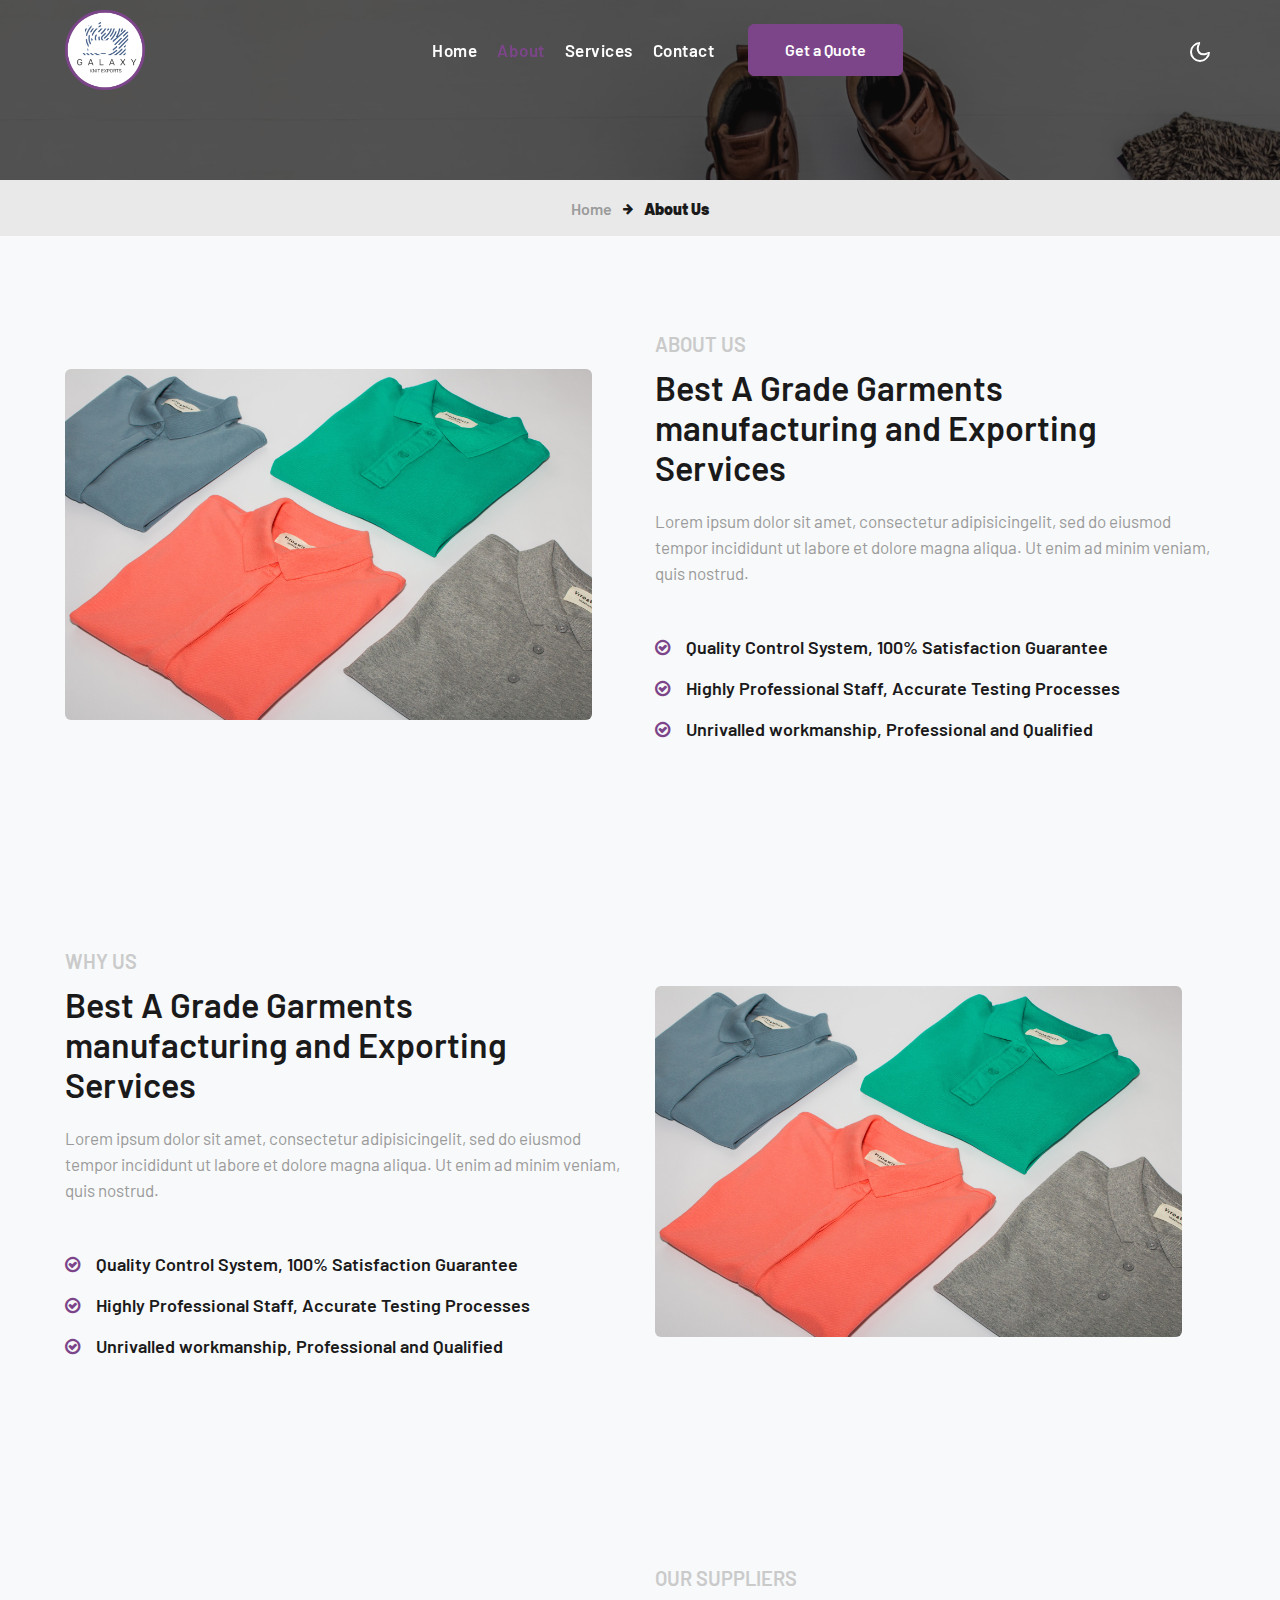
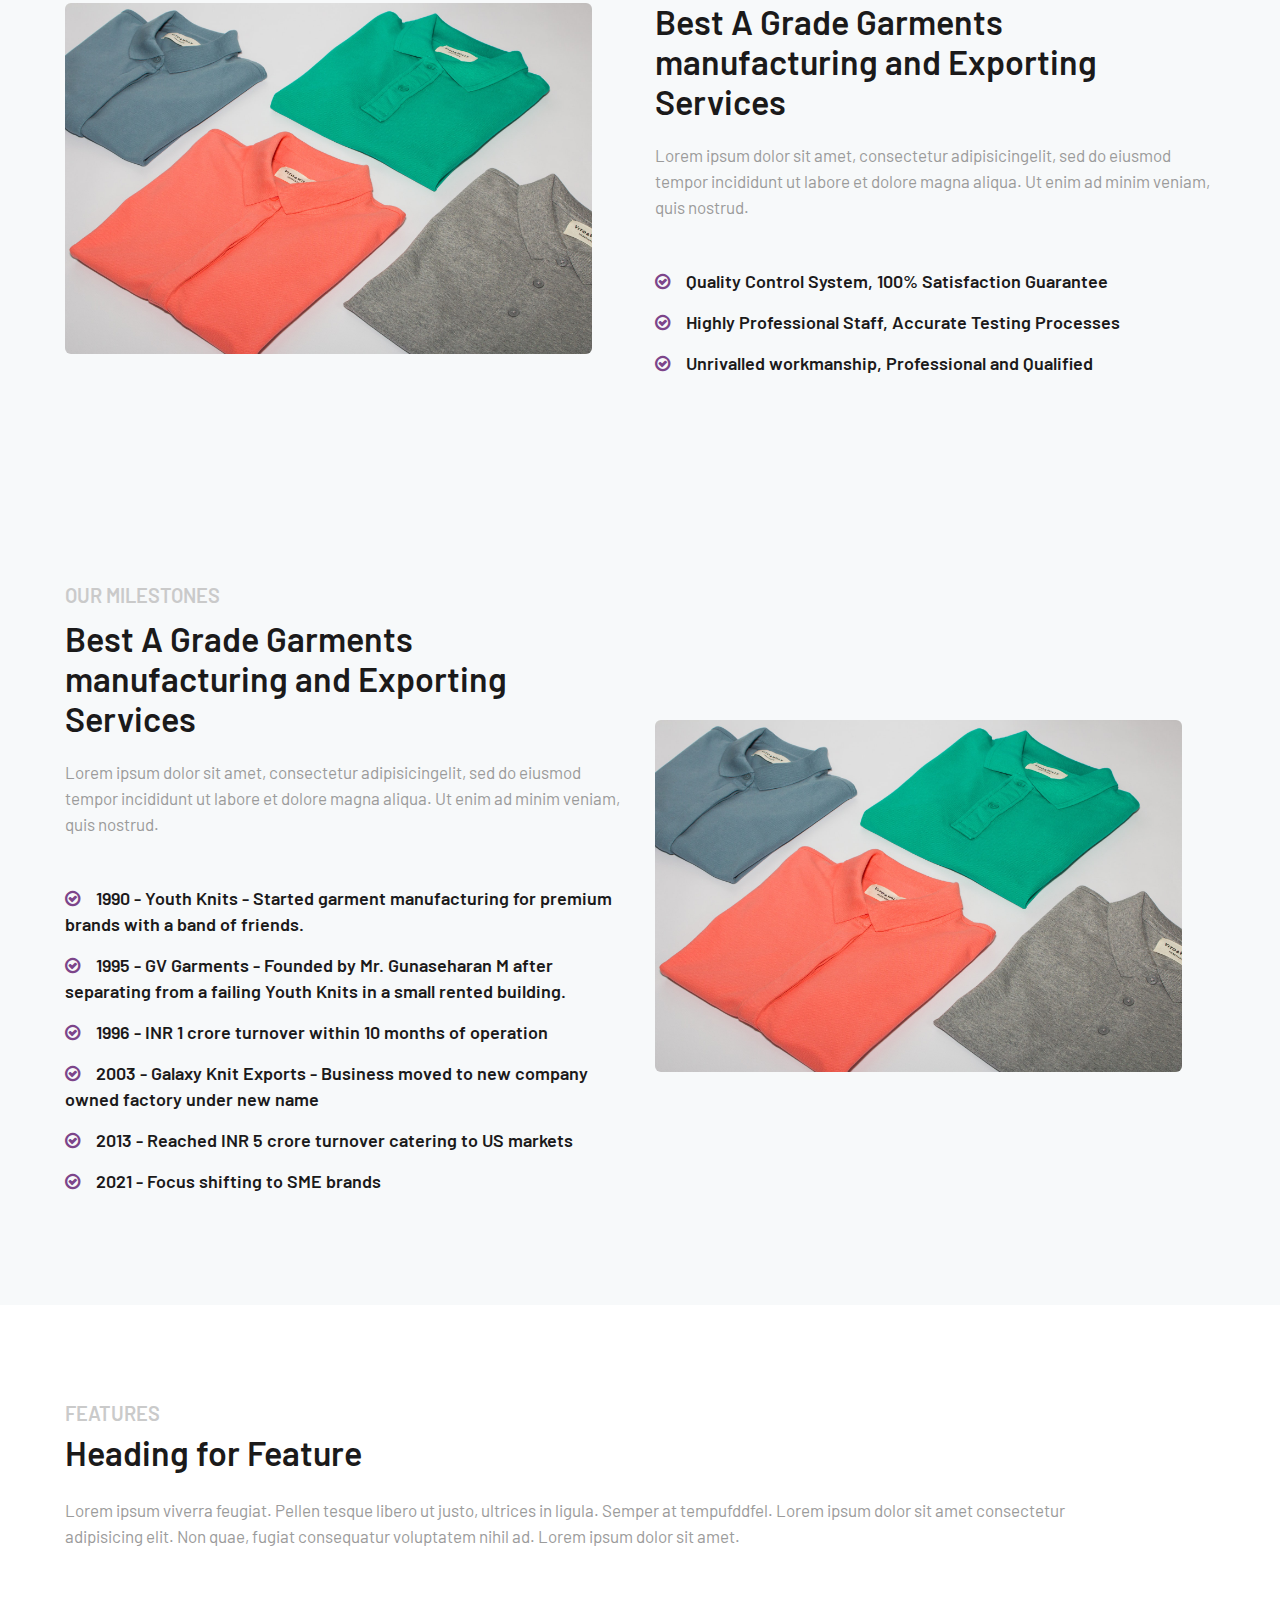
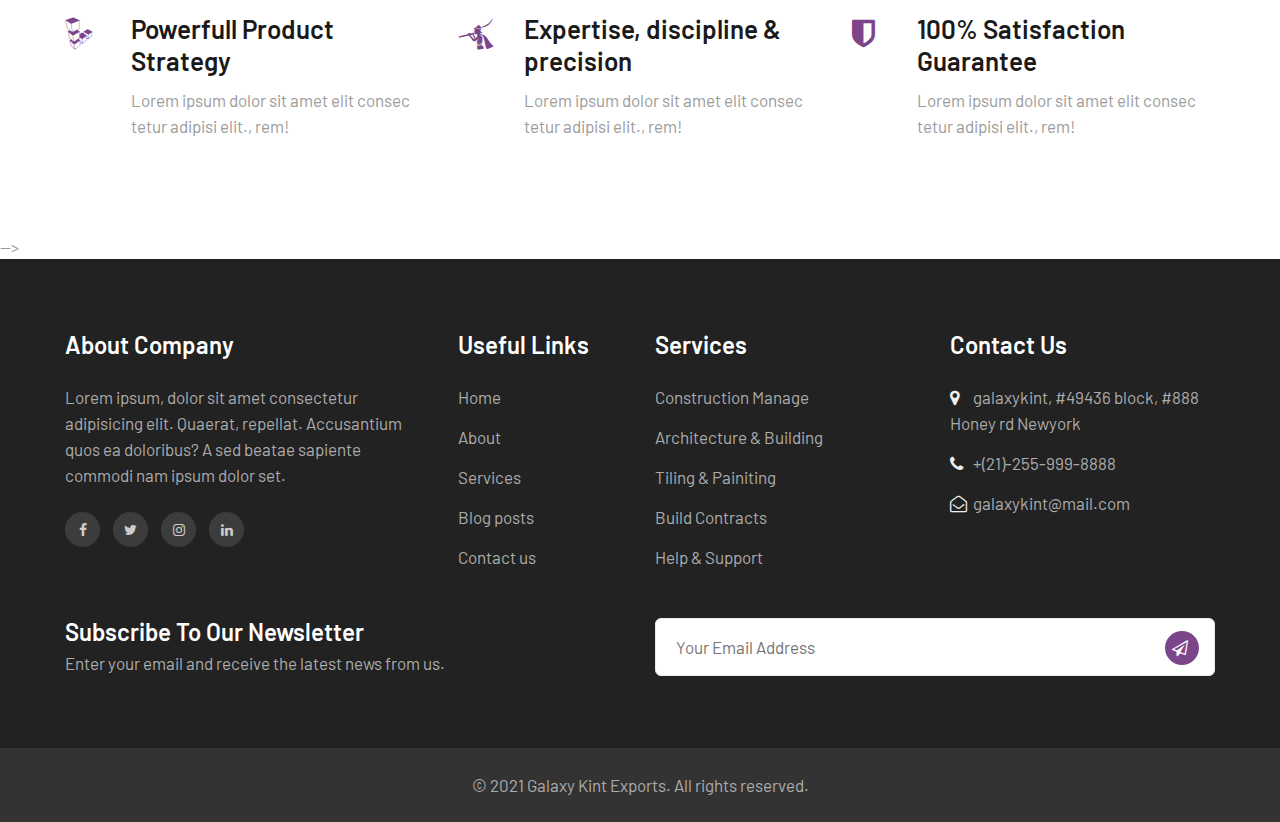
==== about.html @ c601a923 "initial delivery" ====
<!--
Author: W3layouts
Author URL: http://w3layouts.com
-->
<!doctype html>
<html lang="en">

<head>
  <!-- Required meta tags -->
  <meta charset="utf-8">
  <meta name="viewport" content="width=device-width, initial-scale=1, shrink-to-fit=no">
  <title>Galaxy Kint Exports | About Page</title>
  <link href="//fonts.googleapis.com/css2?family=Barlow:ital,wght@0,300;0,600;0,700;1,400&display=swap"
    rel="stylesheet">
  <!-- Template CSS -->
  <link rel="stylesheet" href="assets/css/style-starter.css">
</head>

<body>
  <!--header-->
  <header id="site-header" class="fixed-top">
    <div class="container">
      <nav class="navbar navbar-expand-lg navbar-dark stroke">
        <!-- <h1><a class="navbar-brand" href="index.html">
          <span class="sub-log">In</span>dustrie
        </a></h1> -->
        <a class="navbar-brand" href="#index.html">
          <img src="assets/images/logo.png" alt="Your logo" title="Your logo" style="height:80px;" />
      </a>
        <button class="navbar-toggler  collapsed bg-gradient" type="button" data-toggle="collapse"
          data-target="#navbarTogglerDemo02" aria-controls="navbarTogglerDemo02" aria-expanded="false"
          aria-label="Toggle navigation">
          <span class="navbar-toggler-icon fa icon-expand fa-bars"></span>
          <span class="navbar-toggler-icon fa icon-close fa-times"></span>
          </span>
        </button>

        <div class="collapse navbar-collapse" id="navbarTogglerDemo02">
          <ul class="navbar-nav mx-lg-auto">
            <li class="nav-item">
              <a class="nav-link" href="index.html">Home <span class="sr-only">(current)</span></a>
            </li>
            <li class="nav-item active">
              <a class="nav-link" href="about.html">About</a>
            </li>
            <li class="nav-item">
              <a class="nav-link" href="services.html">Services</a>
            </li>
            
            <li class="nav-item">
              <a class="nav-link" href="contact.html">Contact</a>
            </li>
            <li class="top-quote ml-lg-4 mt-lg-0 mt-3">
              <a href="contact.html" class="btn btn-style btn-primary">Get a Quote</a>
            </li>
          </ul>
        </div>
        <!-- toggle switch for light and dark theme -->

        <div class="mobile-position">
          <nav class="navigation">
            <div class="theme-switch-wrapper">
              <label class="theme-switch" for="checkbox">
                <input type="checkbox" id="checkbox">
                <div class="mode-container py-1">
                  <i class="gg-sun"></i>
                  <i class="gg-moon"></i>
                </div>
              </label>
            </div>
          </nav>
        </div>
        <!-- //toggle switch for light and dark theme -->
      </nav>
    </div>
  </header>
  <!--/header-->

  <div class="inner-banner">
  </div>
  <section class="w3l-breadcrumb">
    <div class="container">
      <ul class="breadcrumbs-custom-path">
        <li><a href="#url">Home</a></li>
        <li class="active"><span class="fa fa-arrow-right mx-2" aria-hidden="true"></span> About Us</li>
      </ul>
    </div>
  </section>
  <!--/about-->
  <!--/w3l-ab-->
  <div class="w3l-cwp4-sec py-5">
    <div class="container py-md-5 py-3">
      <div class="cwp4-two row align-items-center">
        <div class="cwp4-image col-lg-6 pr-lg-5 mb-lg-0 mb-5">
          <img src="assets/images/2.jpg" class="img-fluid" alt="">
        </div>
        <div class="cwp4-text col-lg-6">
          <h6 class="sub-titlehny">About Us</h6>
          <h3 class="hny-title">Best A Grade Garments manufacturing and Exporting Services</h3>
          <p>Lorem ipsum dolor sit amet, consectetur adipisicingelit, sed do eiusmod tempor incididunt ut labore et
            dolore magna aliqua. Ut enim ad
            minim veniam, quis nostrud.
          </p>

          <ul class="cont-4 mt-lg-5 mt-4">
            <li><span class="fa fa-check-circle-o"></span> Quality Control System, 100% Satisfaction Guarantee</li>
            <li><span class="fa fa-check-circle-o"></span> Highly Professional Staff, Accurate Testing Processes</li>
            <li><span class="fa fa-check-circle-o"></span> Unrivalled workmanship, Professional and Qualified</li>

          </ul>
        </div>

      </div>
    </div>

  </div>
  <!--/w3l-ab-->

    <!--/w3l-ab-->
    <div class="w3l-cwp4-sec py-5">
      <div class="container py-md-5 py-3">
        <div class="cwp4-two row align-items-center">
          <div class="cwp4-text col-lg-6">
            <h6 class="sub-titlehny">Why Us</h6>
            <h3 class="hny-title">Best A Grade Garments manufacturing and Exporting Services</h3>
            <p>Lorem ipsum dolor sit amet, consectetur adipisicingelit, sed do eiusmod tempor incididunt ut labore et
              dolore magna aliqua. Ut enim ad
              minim veniam, quis nostrud.
            </p>
  
            <ul class="cont-4 mt-lg-5 mt-4">
              <li><span class="fa fa-check-circle-o"></span> Quality Control System, 100% Satisfaction Guarantee</li>
              <li><span class="fa fa-check-circle-o"></span> Highly Professional Staff, Accurate Testing Processes</li>
              <li><span class="fa fa-check-circle-o"></span> Unrivalled workmanship, Professional and Qualified</li>
  
            </ul>
          </div>
          <div class="cwp4-image col-lg-6 pr-lg-5 mb-lg-0 mb-5">
            <img src="assets/images/2.jpg" class="img-fluid" alt="">
          </div>
         
  
        </div>
      </div>
  
    </div>
    <!--/w3l-ab-->
    <div class="w3l-cwp4-sec py-5">
      <div class="container py-md-5 py-3">
        <div class="cwp4-two row align-items-center">
          <div class="cwp4-image col-lg-6 pr-lg-5 mb-lg-0 mb-5">
            <img src="assets/images/2.jpg" class="img-fluid" alt="">
          </div>
          <div class="cwp4-text col-lg-6">
            <h6 class="sub-titlehny">Our Suppliers </h6>
            <h3 class="hny-title">Best A Grade Garments manufacturing and Exporting Services</h3>
            <p>Lorem ipsum dolor sit amet, consectetur adipisicingelit, sed do eiusmod tempor incididunt ut labore et
              dolore magna aliqua. Ut enim ad
              minim veniam, quis nostrud.
            </p>
  
            <ul class="cont-4 mt-lg-5 mt-4">
              <li><span class="fa fa-check-circle-o"></span> Quality Control System, 100% Satisfaction Guarantee</li>
              <li><span class="fa fa-check-circle-o"></span> Highly Professional Staff, Accurate Testing Processes</li>
              <li><span class="fa fa-check-circle-o"></span> Unrivalled workmanship, Professional and Qualified</li>
  
            </ul>
          </div>
  
        </div>
      </div>
  
    </div>
    
      <!--/w3l-ab-->
      <div class="w3l-cwp4-sec py-5">
        <div class="container py-md-5 py-3">
          <div class="cwp4-two row align-items-center">
            <div class="cwp4-text col-lg-6">
              <h6 class="sub-titlehny">Our milestones</h6>
              <h3 class="hny-title">Best A Grade Garments manufacturing and Exporting Services</h3>
              <p>Lorem ipsum dolor sit amet, consectetur adipisicingelit, sed do eiusmod tempor incididunt ut labore et
                dolore magna aliqua. Ut enim ad
                minim veniam, quis nostrud.
              </p>
    
              <ul class="cont-4 mt-lg-5 mt-4">
                <li><span class="fa fa-check-circle-o"></span> 1990 - Youth Knits - Started garment manufacturing for premium brands with a band of friends.</li>
                <li><span class="fa fa-check-circle-o"></span> 1995 - GV Garments - Founded by Mr. Gunaseharan M after separating from a failing Youth Knits in a small rented building.</li>
                <li><span class="fa fa-check-circle-o"></span> 1996 - INR 1 crore turnover within 10 months of operation</li>
                <li><span class="fa fa-check-circle-o"></span> 2003 - Galaxy Knit Exports - Business moved to new company owned factory under new name</li>
                <li><span class="fa fa-check-circle-o"></span> 2013 - Reached INR 5 crore turnover catering to US markets</li>
                <li><span class="fa fa-check-circle-o"></span> 2021 - Focus shifting to SME brands</li>
    
              </ul>
            </div>
            <div class="cwp4-image col-lg-6 pr-lg-5 mb-lg-0 mb-5">
              <img src="assets/images/2.jpg" class="img-fluid" alt="">
            </div>
           
    
          </div>
        </div>
    
      </div>
      <!--/w3l-ab-->
  <!--/w3l-ab-features-->
  <section class="w3l-ab-features py-5">
    <div class="container py-md-5 py-3">
      <div class="header-top ml-auto pr-lg-5">
        <h6 class="sub-titlehny mb-2">Features</h6>
        <h3 class="hny-title mb-4">Heading for Feature</h3>
        <p class="pr-lg-5">Lorem ipsum viverra feugiat. Pellen tesque libero ut justo,
          ultrices in ligula. Semper at tempufddfel. Lorem ipsum dolor sit amet consectetur adipisicing
          elit. Non quae, fugiat consequatur voluptatem nihil ad. Lorem ipsum dolor sit amet.</p>
      </div>
      <div class="row features-w3pvt-main mt-5 pt-md-3" id="features">
        <div class="col-lg-4 col-md-6 feature-gird">
          <div class="row features-hny-inner-gd">
            <div class="col-md-2 col-2 featured_grid_left">
              <div class="icon_left_grid">
                <span class="fa fa-linode" aria-hidden="true"></span>
              </div>
            </div>
            <div class="col-md-10 col-10 featured_grid_right_info">
              <h4><a class="link-hny" href="#url">Powerfull Product
                Strategy </a></h4>
              <p>Lorem ipsum dolor sit amet elit consec tetur adipisi elit., rem!</p>
            </div>
          </div>
        </div>
        <div class="col-lg-4 col-md-6 feature-gird mt-md-0 mt-4">
          <div class="row features-hny-inner-gd">
            <div class="col-md-2 col-2 featured_grid_left">
              <div class="icon_left_grid">
                <span class="fa fa-pied-piper-alt" aria-hidden="true"></span>
              </div>
            </div>
            <div class="col-md-10 col-10 featured_grid_right_info">
              <h4><a class="link-hny" href="#url">Expertise, discipline & precision </a></h4>
              <p>Lorem ipsum dolor sit amet elit consec tetur adipisi elit., rem!</p>
            </div>
          </div>
        </div>
        <div class="col-lg-4 col-md-6 feature-gird mt-lg-0 mt-md-5 mt-4">
          <div class="row features-hny-inner-gd">
            <div class="col-md-2 col-2 featured_grid_left">
              <div class="icon_left_grid">
                <span class="fa fa-shield" aria-hidden="true"></span>
              </div>
            </div>
            <div class="col-md-10 col-10 featured_grid_right_info">
              <h4><a class="link-hny" href="#url">100% Satisfaction
                Guarantee</a></h4>
              <p>Lorem ipsum dolor sit amet elit consec tetur adipisi elit., rem!</p>
            </div>
          </div>
        </div>
      </div>
    </div>
  </section>

    <!--//-->
    <!--/team-sec-->
<!-- <section class="w3l-team">
  <div class="team py-5">
    <div class="container py-md-5 py-3">
      <div class="header-section text-center mx-auto">
        <h6 class="sub-titlehny">Leading Team</h6>
        <h3 class="hny-title">Meet Our Team</h3>
        <p class="my-3"> Vestibulum ante ipsum primis in faucibus orci luctus et ultrices posuere cubilia Curae;
          Nulla mollis dapibus nunc, ut rhoncus
          turpis sodales quis. Integer sit amet mattis quam.</p>
        </div>
      <div class="row team-row pt-3 mt-5">
        <div class="col-lg-3 col-sm-6 team-wrap">
          <div class="team-info">
            <div class="column position-relative img-circle">
              <a href="#url"><img src="assets/images/team1.jpg" alt="" class="img-fluid" /></a>
            </div>
            <div class="column-btm">
              <h3 class="name-pos"><a href="#url">Max Stoiber</a></h3>
              <p>Chief Executive</p>
              <div class="social">
                <a href="#facebook" class="facebook"><span class="fa fa-facebook" aria-hidden="true"></span></a>
                <a href="#twitter" class="twitter"><span class="fa fa-twitter" aria-hidden="true"></span></a>
              </div>
            </div>
          </div>
        </div>
      
        

        <div class="col-lg-3 col-sm-6 team-wrap mt-sm-0 pt-sm-0 mt-4 pt-2">
          <div class="team-info">
            <div class="column position-relative img-circle">
              <a href="#url"><img src="assets/images/team2.jpg" alt="" class="img-fluid" /></a>
            </div>
            <div class="column-btm">
              <h3 class="name-pos"><a href="#url">Dhony Abraham</a></h3>
              <p>Managing Director</p>
              <div class="social">
                <a href="#facebook" class="facebook"><span class="fa fa-facebook" aria-hidden="true"></span></a>
                <a href="#twitter" class="twitter"><span class="fa fa-twitter" aria-hidden="true"></span></a>
              </div>
            </div>
          </div>

        </div>
    
        <div class="col-lg-3 col-sm-6 team-wrap mt-lg-0 pt-lg-0 mt-4 pt-2">

          <div class="team-info">
            <div class="column position-relative img-circle">
              <a href="#url"><img src="assets/images/team3.jpg" alt="" class="img-fluid" /></a>
            </div>
            <div class="column-btm">
              <h3 class="name-pos"><a href="#url">Marko Dugonji</a></h3>
              <p>HR Officer</p>
              <div class="social">
                <a href="#facebook" class="facebook"><span class="fa fa-facebook" aria-hidden="true"></span></a>
                <a href="#twitter" class="twitter"><span class="fa fa-twitter" aria-hidden="true"></span></a>
              </div>
            </div>
          </div>
        </div>
        

        <div class="col-lg-3 col-sm-6 team-wrap mt-lg-0 pt-lg-0 mt-4 pt-2">
          <div class="team-info">
            <div class="column position-relative img-circle">
              <a href="#url"><img src="assets/images/team4.jpg" alt="" class="img-fluid" /></a>
            </div>
            <div class="column-btm">
              <h3 class="name-pos"><a href="#url">Rhoda Byrd</a></h3>
              <p>Worker</p>
              <div class="social">
                <a href="#facebook" class="facebook"><span class="fa fa-facebook" aria-hidden="true"></span></a>
                <a href="#twitter" class="twitter"><span class="fa fa-twitter" aria-hidden="true"></span></a>
              </div>
            </div>
          </div>

        </div>

        
      </div>
    </div>
</section> -->
<!--//team-sec-->
    <!--/w3l-ab-features-->
    <!-- <section class="w3l-stats-about">
      <div class="main-w3 py-5">
          <div class="container py-md-5 py-3">
              <div class="row align-items-center">
                  <div class="col-lg-6 title">
                      <h3 class="hny-title">High Quality Construction Solutions
                        For Residentials & galaxykints!</h3>
                      <p class="mt-4">Lorem ipsum, dolor sit amet consectetur adipisicing elit. Nemo, soluta impedit.
                          Consequatur, quasi mollitia? Adipisci dolor set exercitationem amet dolore expedita repudiandae 
                          voluptatem impedit ipsa vero repellendus? Lorem ipsum dolor, sit amet consectetur 
                          adipisicing elit. Odio ex aut.</p>
                  </div>
                  <div class="col-lg-6 main-cont-wthree-fea text-lg-center mt-lg-0 mt-5">
                      <div class="row pl-lg-4">
                          <div class="col-lg-6 col-md-3 col-6">
                              <div class="grids-speci1">
                                  <h3 class="title-spe">1200+</h3>
                                  <p>Winning
                                    Projects</p>
                              </div>
                          </div>
                          <div class="col-lg-6 col-md-3 col-6">
                              <div class="grids-speci1">
                                  <h3 class="title-spe">100%</h3>
                                  <p>Satisfaction rate</p>
                              </div>
                          </div>
                          <div class="col-lg-6 col-md-3 col-6 mt-lg-5 mt-md-0 mt-5">
                              <div class="grids-speci1">
                                  <h3 class="title-spe">2.5K</h3>
                                  <p>Accurate Testing</p>
                              </div>
                          </div>
                          <div class="col-lg-6 col-md-3 col-6 mt-lg-5 mt-md-0 mt-5">
                              <div class="grids-speci1">
                                  <h3 class="title-spe">100+</h3>
                                  <p>Unrivalled workmanship</p>
                              </div>
                          </div>
                      </div>
                  </div>
              </div>
  
          </div>
      </div>
  </section> -->
    <!--//about-->
    <!-- <section class="w3l-testimonials py-5" id="testimonials">
      <!-- main-slider -->
      <!-- <div class="container py-md-4 mb-md-0 mb-md-5 mb-4">
          <div class="heading text-center mx-auto"></h5>
              <h3 class="hny-title text-center mb-5">What Our Clients Say! </h3>
          </div>
          <div class="owl-testimonial owl-carousel owl-theme">
              <div class="item">
                  <div class="slider-info">
                      <div class="img-circle">
                          <img src="assets/images/c1.jpg" class="img-fluid rounded" alt="client image">
                      </div>
                      <div class="message-info">
                          <span class="fa fa-quote-left mr-2"></span>
                          <div class="message">Lorem ipsum dolor sit amet consectetur adipisicing elit. Ea sit id
                              accusantium officia quod quasi necessitatibus perspiciatis Harum error provident
                              quibusdam tenetur dolor sit amet.Nulla mollis dapibus nunc, ut rhoncus turpis sodales quis. Integer sit amet mattis quam.consectetur adipisicing elit.Lorem ipsum, dolor sit amet consectetur adipisicing elit</div>
                          <div class="name">- Johnson</div>
                          <div class="desp">Comapany ,City</div>
                      </div>
                  </div>
              </div>
              <div class="item">
                  <div class="slider-info">
                      <div class="img-circle">
                          <img src="assets/images/c2.jpg" class="img-fluid rounded" alt="client image">
                      </div>
                      <div class="message-info">
                          <span class="fa fa-quote-left mr-2"></span>
                          <div class="message">Lorem ipsum dolor sit amet consectetur adipisicing elit. Ea sit id
                              accusantium
                              officia quod quasi necessitatibus perspiciatis Harum error provident
                              quibusdam tenetur.Nulla mollis dapibus nunc, ut rhoncus turpis sodales quis. Integer sit amet mattis quam.consectetur adipisicing elit.Lorem ipsum, dolor sit amet consectetur adipisicing elit</div>
                          <div class="name">- Sami Wade</div>
                          <div class="desp">Comapany ,City</div>
                      </div>
                  </div>
              </div>
              <div class="item">
                  <div class="slider-info">
                      <div class="img-circle">
                          <img src="assets/images/c3.jpg" class="img-fluid rounded" alt="client image">
                      </div>
                      <div class="message-info">
                          <span class="fa fa-quote-left mr-2"></span>
                          <div class="message">Lorem ipsum dolor sit amet consectetur adipisicing elit. Ea sit id
                              accusantium
                              officia quod quasi necessitatibus perspiciatis Harum error provident
                              quibusdam tenetur.Nulla mollis dapibus nunc, ut rhoncus turpis sodales quis. Integer sit amet mattis quam.consectetur adipisicing elitLorem ipsum, dolor sit amet consectetur adipisicing elit.</div>
                          <div class="name">- Smith roy</div>
                          <div class="desp">Comapany ,City</div>
                      </div>
                  </div>
              </div>
          </div>
      </div> -->
      <!-- /main-slider -->
  </section> -->
    <!--/w3l-footer-29-main-->
    <section class="w3l-footer-29-main">
      <div class="footer-29 py-5">
        <div class="container py-lg-4">
          <div class="row footer-top-29">
            <div class="footer-list-29 col-lg-4">
              <h6 class="footer-title-29">About Company</h6>
              <p>Lorem ipsum, dolor sit amet consectetur adipisicing elit. Quaerat, repellat. Accusantium quos ea
                doloribus?
                A sed beatae sapiente commodi nam ipsum dolor set. </p>
              <div class="main-social-footer-29 mt-4">
                <a href="#facebook" class="facebook"><span class="fa fa-facebook"></span></a>
                <a href="#twitter" class="twitter"><span class="fa fa-twitter"></span></a>
                <a href="#instagram" class="instagram"><span class="fa fa-instagram"></span></a>
                <a href="#linkedin" class="linkedin"><span class="fa fa-linkedin"></span></a>
              </div>
            </div>

            <div class="col-lg-2 col-md-6 col-sm-4 footer-list-29 footer-2 mt-lg-0 mt-5">

              <ul>
                <h6 class="footer-title-29">Useful Links</h6>
                <li><a href="index.html">Home</a></li>
                <li><a href="about.html">About</a></li>
                <li><a href="services.html">Services</a></li>
                <li><a href="#"> Blog posts</a></li>
                <li><a href="contact.html">Contact us</a></li>
              </ul>
            </div>
            <div class="col-lg-3 col-md-6 footer-list-29 footer-3 mt-lg-0 mt-5">

              <ul>
                <h6 class="footer-title-29">Services</h6>
                <li><a href="#team">Construction Manage</a></li>
                <li><a href="#insta">Architecture & Building</a></li>
                <li><a href="#tiling">Tiling & Painiting</a></li>
                <li><a href="#careers">Build Contracts</a></li>
                <li><a href="#help">Help & Support</a></li>
              </ul>

            </div>
            <div class="col-lg-3 col-md-6 col-sm-8 footer-list-29 footer-1 mt-lg-0 mt-5">
              <h6 class="footer-title-29">Contact Us</h6>
              <ul>
                <li>
                  <p><span class="fa fa-map-marker"></span> galaxykint, #49436 block, #888 Honey rd
                    Newyork</p>
                </li>
                <li><a href="tel:+7-800-999-800"><span class="fa fa-phone"></span> +(21)-255-999-8888</a></li>
                <li><a href="mailto:galaxykint@mail.com" class="mail"><span class="fa fa-envelope-open-o"></span>
                    galaxykint@mail.com</a></li>
              </ul>
            </div>
            <div class="col-lg-12 footer-list-29 footer-4 mt-5">
              <div class="column1 align-self">
                <h6 class="footer-title-29 mb-1">Subscribe to our Newsletter </h6>
                <p>Enter your email and receive the latest news from us.</p>
              </div>
              <div class="column1">
                <form action="#" class="subscribe" method="post">
                  <input type="email" name="email" placeholder="Your Email Address" required="">
                  <button><span class="fa fa-paper-plane-o pr-1"></span></button>
                </form>
              </div>
            </div>
          </div>
        </div>
      </div>
    </section>

    <section class="w3l-footer-29-main w3l-copyright">
      <div class="container">
        <div class="bottom-copies">
          <p class="copy-footer-29 text-center">© 2021 Galaxy Kint Exports. All rights reserved. </p>
        </div>
      </div>

      <!-- move top -->
      <button onclick="topFunction()" id="movetop" title="Go to top">
        <span class="fa fa-angle-up"></span>
      </button>
      <script>
        // When the user scrolls down 20px from the top of the document, show the button
        window.onscroll = function () {
          scrollFunction()
        };

        function scrollFunction() {
          if (document.body.scrollTop > 20 || document.documentElement.scrollTop > 20) {
            document.getElementById("movetop").style.display = "block";
          } else {
            document.getElementById("movetop").style.display = "none";
          }
        }

        // When the user clicks on the button, scroll to the top of the document
        function topFunction() {
          document.body.scrollTop = 0;
          document.documentElement.scrollTop = 0;
        }
      </script>
      <!-- /move top -->
    </section>
    <!-- Template JavaScript -->
    <script src="assets/js/jquery-3.3.1.min.js"></script>

    <script src="assets/js/theme-change.js"></script>

    <!-- js for portfolio lightbox -->
    <!-- libhtbox -->
    <script src="assets/js/lightbox-plus-jquery.min.js"></script>
    <!-- libhtbox -->
    <script src="assets/js/owl.carousel.js"></script>
       <!-- script for testimonials -->
       <script>
        $(document).ready(function () {
          $('.owl-testimonial').owlCarousel({
            loop: true,
            margin: 0,
            nav: true,
            responsiveClass: true,
            autoplay: true,
            autoplayTimeout: 5000,
            autoplaySpeed: 1000,
            autoplayHoverPause: false,
            responsive: {
              0: {
                items: 1,
                nav: false
              },
              480: {
                items: 1,
                nav: false
              },
              667: {
                items: 1,
                nav: true
              },
              1000: {
                items: 1,
                nav: true
              }
            }
          })
        })
      </script>
      <!-- //script for testimonials -->
    <!-- stats number counter-->
    <script src="assets/js/jquery.waypoints.min.js"></script>
    <script src="assets/js/jquery.countup.js"></script>
    <script>
      $('.counter').countUp();
    </script>
    <!-- //stats number counter -->

    <!-- disable body scroll which navbar is in active -->
    <script>
      $(function () {
        $('.navbar-toggler').click(function () {
          $('body').toggleClass('noscroll');
        })
      });
    </script>
    <!-- disable body scroll which navbar is in active -->

    <!--/MENU-JS-->
    <script>
      $(window).on("scroll", function () {
        var scroll = $(window).scrollTop();

        if (scroll >= 80) {
          $("#site-header").addClass("nav-fixed");
        } else {
          $("#site-header").removeClass("nav-fixed");
        }
      });

      //Main navigation Active Class Add Remove
      $(".navbar-toggler").on("click", function () {
        $("header").toggleClass("active");
      });
      $(document).on("ready", function () {
        if ($(window).width() > 991) {
          $("header").removeClass("active");
        }
        $(window).on("resize", function () {
          if ($(window).width() > 991) {
            $("header").removeClass("active");
          }
        });
      });
    </script>
    <!--//MENU-JS-->

    <script src="assets/js/bootstrap.min.js"></script>

</body>

</html>
---- assets/css/style-starter.css ----
@charset "UTF-8";
/*--
Author: W3layouts
Author URL: http://w3layouts.com
--*/
/*!
 * Bootstrap v4.4.1 (https://getbootstrap.com/)
 * Copyright 2011-2019 The Bootstrap Authors
 * Copyright 2011-2019 Twitter, Inc.
 * Licensed under MIT (https://github.com/twbs/bootstrap/blob/master/LICENSE)
 */
:root {
  --blue: #007bff;
  --indigo: #6610f2;
  --purple: #6f42c1;
  --pink: #e83e8c;
  --red: #dc3545;
  --orange: #fd7e14;
  --yellow: #ffc107;
  --green: #28a745;
  --teal: #20c997;
  --cyan: #17a2b8;
  --white: #fff;
  --gray: #6c757d;
  --gray-dark: #343a40;
  --primary: #7C458A;
  --secondary: #6c757d;
  --success: #28a745;
  --info: #17a2b8;
  --warning: #ffc107;
  --danger: #dc3545;
  --light: #f8f9fa;
  --dark: #343a40;
  --breakpoint-xs: 0;
  --breakpoint-sm: 576px;
  --breakpoint-md: 768px;
  --breakpoint-lg: 992px;
  --breakpoint-xl: 1200px;
  --font-family-sans-serif: -apple-system, BlinkMacSystemFont, "Segoe UI", Roboto, "Helvetica Neue", Arial, "Noto Sans", sans-serif, "Apple Color Emoji", "Segoe UI Emoji", "Segoe UI Symbol", "Noto Color Emoji";
  --font-family-monospace: SFMono-Regular, Menlo, Monaco, Consolas, "Liberation Mono", "Courier New", monospace;
}

*,
*::before,
*::after {
  box-sizing: border-box;
}

html {
  font-family: 'Barlow', sans-serif;
  line-height: 1.15;
  -webkit-text-size-adjust: 100%;
  -webkit-tap-highlight-color: rgba(0, 0, 0, 0);
}

article,
aside,
figcaption,
figure,
footer,
header,
hgroup,
main,
nav,
section {
  display: block;
}

body {
  margin: 0;
  font-family: -apple-system, BlinkMacSystemFont, "Segoe UI", Roboto, "Helvetica Neue", Arial, "Noto Sans", sans-serif, "Apple Color Emoji", "Segoe UI Emoji", "Segoe UI Symbol", "Noto Color Emoji";
  font-size: 1rem;
  font-weight: 400;
  line-height: 1.5;
  color: #212529;
  text-align: left;
  background-color: #fff;
}

[tabindex="-1"]:focus:not(:focus-visible) {
  outline: 0 !important;
}

hr {
  box-sizing: content-box;
  height: 0;
  overflow: visible;
}

h1,
h2,
h3,
h4,
h5,
h6 {
  margin-top: 0;
  margin-bottom: 0.5rem;
}

p {
  margin-top: 0;
  margin-bottom: 1rem;
}

abbr[title],
abbr[data-original-title] {
  text-decoration: underline;
  -webkit-text-decoration: underline dotted;
  text-decoration: underline dotted;
  cursor: help;
  border-bottom: 0;
  -webkit-text-decoration-skip-ink: none;
  text-decoration-skip-ink: none;
}

address {
  margin-bottom: 1rem;
  font-style: normal;
  line-height: inherit;
}

ol,
ul,
dl {
  margin-top: 0;
  margin-bottom: 1rem;
}

ol ol,
ul ul,
ol ul,
ul ol {
  margin-bottom: 0;
}

dt {
  font-weight: 700;
}

dd {
  margin-bottom: .5rem;
  margin-left: 0;
}

blockquote {
  margin: 0 0 1rem;
}

b,
strong {
  font-weight: bolder;
}

small {
  font-size: 80%;
}

sub,
sup {
  position: relative;
  font-size: 75%;
  line-height: 0;
  vertical-align: baseline;
}

sub {
  bottom: -.25em;
}

sup {
  top: -.5em;
}

a {
  color: #7C458A;
  text-decoration: none;
  background-color: transparent;
}

a:hover {
  color: #7C458A;
  text-decoration: underline;
}

a:not([href]) {
  color: inherit;
  text-decoration: none;
}

a:not([href]):hover {
  color: inherit;
  text-decoration: none;
}

pre,
code,
kbd,
samp {
  font-family: SFMono-Regular, Menlo, Monaco, Consolas, "Liberation Mono", "Courier New", monospace;
  font-size: 1em;
}

pre {
  margin-top: 0;
  margin-bottom: 1rem;
  overflow: auto;
}

figure {
  margin: 0 0 1rem;
}

img {
  vertical-align: middle;
  border-style: none;
}

svg {
  overflow: hidden;
  vertical-align: middle;
}

table {
  border-collapse: collapse;
}

caption {
  padding-top: 0.75rem;
  padding-bottom: 0.75rem;
  color: #6c757d;
  text-align: left;
  caption-side: bottom;
}

th {
  text-align: inherit;
}

label {
  display: inline-block;
  margin-bottom: 0.5rem;
}

button {
  border-radius: 0;
}

button:focus {
  outline: 1px dotted;
  outline: 5px auto -webkit-focus-ring-color;
}

input,
button,
select,
optgroup,
textarea {
  margin: 0;
  font-family: inherit;
  font-size: inherit;
  line-height: inherit;
}

button,
input {
  overflow: visible;
}

button,
select {
  text-transform: none;
}

select {
  word-wrap: normal;
}

button,
[type="button"],
[type="reset"],
[type="submit"] {
  -webkit-appearance: button;
}

button:not(:disabled),
[type="button"]:not(:disabled),
[type="reset"]:not(:disabled),
[type="submit"]:not(:disabled) {
  cursor: pointer;
}

button::-moz-focus-inner,
[type="button"]::-moz-focus-inner,
[type="reset"]::-moz-focus-inner,
[type="submit"]::-moz-focus-inner {
  padding: 0;
  border-style: none;
}

input[type="radio"],
input[type="checkbox"] {
  box-sizing: border-box;
  padding: 0;
}

input[type="date"],
input[type="time"],
input[type="datetime-local"],
input[type="month"] {
  -webkit-appearance: listbox;
}

textarea {
  overflow: auto;
  resize: vertical;
}

fieldset {
  min-width: 0;
  padding: 0;
  margin: 0;
  border: 0;
}

legend {
  display: block;
  width: 100%;
  max-width: 100%;
  padding: 0;
  margin-bottom: .5rem;
  font-size: 1.5rem;
  line-height: inherit;
  color: inherit;
  white-space: normal;
}

@media (max-width: 1200px) {
  legend {
    font-size: calc(1.275rem + 0.3vw);
  }
}

progress {
  vertical-align: baseline;
}

[type="number"]::-webkit-inner-spin-button,
[type="number"]::-webkit-outer-spin-button {
  height: auto;
}

[type="search"] {
  outline-offset: -2px;
  -webkit-appearance: none;
}

[type="search"]::-webkit-search-decoration {
  -webkit-appearance: none;
}

::-webkit-file-upload-button {
  font: inherit;
  -webkit-appearance: button;
}

output {
  display: inline-block;
}

summary {
  display: list-item;
  cursor: pointer;
}

template {
  display: none;
}

[hidden] {
  display: none !important;
}

h1,
h2,
h3,
h4,
h5,
h6,
.h1,
.h2,
.h3,
.h4,
.h5,
.h6 {
  margin-bottom: 0.5rem;
  font-weight: 500;
  line-height: 1.2;
}

h1,
.h1 {
  font-size: 2.5rem;
}

@media (max-width: 1200px) {

  h1,
  .h1 {
    font-size: calc(1.375rem + 1.5vw);
  }
}

h2,
.h2 {
  font-size: 2rem;
}

@media (max-width: 1200px) {

  h2,
  .h2 {
    font-size: calc(1.325rem + 0.9vw);
  }
}

h3,
.h3 {
  font-size: 1.75rem;
}

@media (max-width: 1200px) {

  h3,
  .h3 {
    font-size: calc(1.3rem + 0.6vw);
  }
}

h4,
.h4 {
  font-size: 1.5rem;
}

@media (max-width: 1200px) {

  h4,
  .h4 {
    font-size: calc(1.275rem + 0.3vw);
  }
}

h5,
.h5 {
  font-size: 1.25rem;
}

h6,
.h6 {
  font-size: 1rem;
}

.lead {
  font-size: 1.25rem;
  font-weight: 300;
}

.display-1 {
  font-size: 6rem;
  font-weight: 300;
  line-height: 1.2;
}

@media (max-width: 1200px) {
  .display-1 {
    font-size: calc(1.725rem + 5.7vw);
  }
}

.display-2 {
  font-size: 5.5rem;
  font-weight: 300;
  line-height: 1.2;
}

@media (max-width: 1200px) {
  .display-2 {
    font-size: calc(1.675rem + 5.1vw);
  }
}

.display-3 {
  font-size: 4.5rem;
  font-weight: 300;
  line-height: 1.2;
}

@media (max-width: 1200px) {
  .display-3 {
    font-size: calc(1.575rem + 3.9vw);
  }
}

.display-4 {
  font-size: 3.5rem;
  font-weight: 300;
  line-height: 1.2;
}

@media (max-width: 1200px) {
  .display-4 {
    font-size: calc(1.475rem + 2.7vw);
  }
}

hr {
  margin-top: 1rem;
  margin-bottom: 1rem;
  border: 0;
  border-top: 1px solid rgba(0, 0, 0, 0.1);
}

small,
.small {
  font-size: 80%;
  font-weight: 400;
}

mark,
.mark {
  padding: 0.2em;
  background-color: #fcf8e3;
}

.list-unstyled {
  padding-left: 0;
  list-style: none;
}

.list-inline {
  padding-left: 0;
  list-style: none;
}

.list-inline-item {
  display: inline-block;
}

.list-inline-item:not(:last-child) {
  margin-right: 0.5rem;
}

.initialism {
  font-size: 90%;
  text-transform: uppercase;
}

.blockquote {
  margin-bottom: 1rem;
  font-size: 1.25rem;
}

.blockquote-footer {
  display: block;
  font-size: 80%;
  color: #6c757d;
}

.blockquote-footer::before {
  content: "\2014\00A0";
}

.img-fluid {
  max-width: 100%;
  height: auto;
}

.img-thumbnail {
  padding: 0.25rem;
  background-color: #fff;
  border: 1px solid #dee2e6;
  border-radius: 0.25rem;
  max-width: 100%;
  height: auto;
}

.figure {
  display: inline-block;
}

.figure-img {
  margin-bottom: 0.5rem;
  line-height: 1;
}

.figure-caption {
  font-size: 90%;
  color: #6c757d;
}

code {
  font-size: 87.5%;
  color: #e83e8c;
  word-wrap: break-word;
}

a>code {
  color: inherit;
}

kbd {
  padding: 0.2rem 0.4rem;
  font-size: 87.5%;
  color: #fff;
  background-color: #212529;
  border-radius: 0.2rem;
}

kbd kbd {
  padding: 0;
  font-size: 100%;
  font-weight: 700;
}

pre {
  display: block;
  font-size: 87.5%;
  color: #212529;
}

pre code {
  font-size: inherit;
  color: inherit;
  word-break: normal;
}

.pre-scrollable {
  max-height: 340px;
  overflow-y: scroll;
}

.container {
  width: 100%;
  padding-right: 15px;
  padding-left: 15px;
  margin-right: auto;
  margin-left: auto;
}

@media (min-width: 576px) {
  .container {
    max-width: 540px;
  }
}

@media (min-width: 768px) {
  .container {
    max-width: 720px;
  }
}

@media (min-width: 992px) {
  .container {
    max-width: 960px;
  }
}

@media (min-width: 1200px) {
  .container {
    max-width: 1140px;
  }
}

.container-fluid,
.container-sm,
.container-md,
.container-lg,
.container-xl {
  width: 100%;
  padding-right: 15px;
  padding-left: 15px;
  margin-right: auto;
  margin-left: auto;
}

@media (min-width: 576px) {

  .container,
  .container-sm {
    max-width: 540px;
  }
}

@media (min-width: 768px) {

  .container,
  .container-sm,
  .container-md {
    max-width: 720px;
  }
}

@media (min-width: 992px) {

  .container,
  .container-sm,
  .container-md,
  .container-lg {
    max-width: 960px;
  }
}

@media (min-width: 1200px) {

  .container,
  .container-sm,
  .container-md,
  .container-lg,
  .container-xl {
    max-width: 1140px;
  }
}

.row {
  display: flex;
  flex-wrap: wrap;
  margin-right: -15px;
  margin-left: -15px;
}

.no-gutters {
  margin-right: 0;
  margin-left: 0;
}

.no-gutters>.col,
.no-gutters>[class*="col-"] {
  padding-right: 0;
  padding-left: 0;
}

.col-1,
.col-2,
.col-3,
.col-4,
.col-5,
.col-6,
.col-7,
.col-8,
.col-9,
.col-10,
.col-11,
.col-12,
.col,
.col-auto,
.col-sm-1,
.col-sm-2,
.col-sm-3,
.col-sm-4,
.col-sm-5,
.col-sm-6,
.col-sm-7,
.col-sm-8,
.col-sm-9,
.col-sm-10,
.col-sm-11,
.col-sm-12,
.col-sm,
.col-sm-auto,
.col-md-1,
.col-md-2,
.col-md-3,
.col-md-4,
.col-md-5,
.col-md-6,
.col-md-7,
.col-md-8,
.col-md-9,
.col-md-10,
.col-md-11,
.col-md-12,
.col-md,
.col-md-auto,
.col-lg-1,
.col-lg-2,
.col-lg-3,
.col-lg-4,
.col-lg-5,
.col-lg-6,
.col-lg-7,
.col-lg-8,
.col-lg-9,
.col-lg-10,
.col-lg-11,
.col-lg-12,
.col-lg,
.col-lg-auto,
.col-xl-1,
.col-xl-2,
.col-xl-3,
.col-xl-4,
.col-xl-5,
.col-xl-6,
.col-xl-7,
.col-xl-8,
.col-xl-9,
.col-xl-10,
.col-xl-11,
.col-xl-12,
.col-xl,
.col-xl-auto {
  position: relative;
  width: 100%;
  padding-right: 15px;
  padding-left: 15px;
}

.col {
  flex-basis: 0;
  flex-grow: 1;
  max-width: 100%;
}

.row-cols-1>* {
  flex: 0 0 100%;
  max-width: 100%;
}

.row-cols-2>* {
  flex: 0 0 50%;
  max-width: 50%;
}

.row-cols-3>* {
  flex: 0 0 33.33333%;
  max-width: 33.33333%;
}

.row-cols-4>* {
  flex: 0 0 25%;
  max-width: 25%;
}

.row-cols-5>* {
  flex: 0 0 20%;
  max-width: 20%;
}

.row-cols-6>* {
  flex: 0 0 16.66667%;
  max-width: 16.66667%;
}

.col-auto {
  flex: 0 0 auto;
  width: auto;
  max-width: 100%;
}

.col-1 {
  flex: 0 0 8.33333%;
  max-width: 8.33333%;
}

.col-2 {
  flex: 0 0 16.66667%;
  max-width: 16.66667%;
}

.col-3 {
  flex: 0 0 25%;
  max-width: 25%;
}

.col-4 {
  flex: 0 0 33.33333%;
  max-width: 33.33333%;
}

.col-5 {
  flex: 0 0 41.66667%;
  max-width: 41.66667%;
}

.col-6 {
  flex: 0 0 50%;
  max-width: 50%;
}

.col-7 {
  flex: 0 0 58.33333%;
  max-width: 58.33333%;
}

.col-8 {
  flex: 0 0 66.66667%;
  max-width: 66.66667%;
}

.col-9 {
  flex: 0 0 75%;
  max-width: 75%;
}

.col-10 {
  flex: 0 0 83.33333%;
  max-width: 83.33333%;
}

.col-11 {
  flex: 0 0 91.66667%;
  max-width: 91.66667%;
}

.col-12 {
  flex: 0 0 100%;
  max-width: 100%;
}

.order-first {
  order: -1;
}

.order-last {
  order: 13;
}

.order-0 {
  order: 0;
}

.order-1 {
  order: 1;
}

.order-2 {
  order: 2;
}

.order-3 {
  order: 3;
}

.order-4 {
  order: 4;
}

.order-5 {
  order: 5;
}

.order-6 {
  order: 6;
}

.order-7 {
  order: 7;
}

.order-8 {
  order: 8;
}

.order-9 {
  order: 9;
}

.order-10 {
  order: 10;
}

.order-11 {
  order: 11;
}

.order-12 {
  order: 12;
}

.offset-1 {
  margin-left: 8.33333%;
}

.offset-2 {
  margin-left: 16.66667%;
}

.offset-3 {
  margin-left: 25%;
}

.offset-4 {
  margin-left: 33.33333%;
}

.offset-5 {
  margin-left: 41.66667%;
}

.offset-6 {
  margin-left: 50%;
}

.offset-7 {
  margin-left: 58.33333%;
}

.offset-8 {
  margin-left: 66.66667%;
}

.offset-9 {
  margin-left: 75%;
}

.offset-10 {
  margin-left: 83.33333%;
}

.offset-11 {
  margin-left: 91.66667%;
}

@media (min-width: 576px) {
  .col-sm {
    flex-basis: 0;
    flex-grow: 1;
    max-width: 100%;
  }

  .row-cols-sm-1>* {
    flex: 0 0 100%;
    max-width: 100%;
  }

  .row-cols-sm-2>* {
    flex: 0 0 50%;
    max-width: 50%;
  }

  .row-cols-sm-3>* {
    flex: 0 0 33.33333%;
    max-width: 33.33333%;
  }

  .row-cols-sm-4>* {
    flex: 0 0 25%;
    max-width: 25%;
  }

  .row-cols-sm-5>* {
    flex: 0 0 20%;
    max-width: 20%;
  }

  .row-cols-sm-6>* {
    flex: 0 0 16.66667%;
    max-width: 16.66667%;
  }

  .col-sm-auto {
    flex: 0 0 auto;
    width: auto;
    max-width: 100%;
  }

  .col-sm-1 {
    flex: 0 0 8.33333%;
    max-width: 8.33333%;
  }

  .col-sm-2 {
    flex: 0 0 16.66667%;
    max-width: 16.66667%;
  }

  .col-sm-3 {
    flex: 0 0 25%;
    max-width: 25%;
  }

  .col-sm-4 {
    flex: 0 0 33.33333%;
    max-width: 33.33333%;
  }

  .col-sm-5 {
    flex: 0 0 41.66667%;
    max-width: 41.66667%;
  }

  .col-sm-6 {
    flex: 0 0 50%;
    max-width: 50%;
  }

  .col-sm-7 {
    flex: 0 0 58.33333%;
    max-width: 58.33333%;
  }

  .col-sm-8 {
    flex: 0 0 66.66667%;
    max-width: 66.66667%;
  }

  .col-sm-9 {
    flex: 0 0 75%;
    max-width: 75%;
  }

  .col-sm-10 {
    flex: 0 0 83.33333%;
    max-width: 83.33333%;
  }

  .col-sm-11 {
    flex: 0 0 91.66667%;
    max-width: 91.66667%;
  }

  .col-sm-12 {
    flex: 0 0 100%;
    max-width: 100%;
  }

  .order-sm-first {
    order: -1;
  }

  .order-sm-last {
    order: 13;
  }

  .order-sm-0 {
    order: 0;
  }

  .order-sm-1 {
    order: 1;
  }

  .order-sm-2 {
    order: 2;
  }

  .order-sm-3 {
    order: 3;
  }

  .order-sm-4 {
    order: 4;
  }

  .order-sm-5 {
    order: 5;
  }

  .order-sm-6 {
    order: 6;
  }

  .order-sm-7 {
    order: 7;
  }

  .order-sm-8 {
    order: 8;
  }

  .order-sm-9 {
    order: 9;
  }

  .order-sm-10 {
    order: 10;
  }

  .order-sm-11 {
    order: 11;
  }

  .order-sm-12 {
    order: 12;
  }

  .offset-sm-0 {
    margin-left: 0;
  }

  .offset-sm-1 {
    margin-left: 8.33333%;
  }

  .offset-sm-2 {
    margin-left: 16.66667%;
  }

  .offset-sm-3 {
    margin-left: 25%;
  }

  .offset-sm-4 {
    margin-left: 33.33333%;
  }

  .offset-sm-5 {
    margin-left: 41.66667%;
  }

  .offset-sm-6 {
    margin-left: 50%;
  }

  .offset-sm-7 {
    margin-left: 58.33333%;
  }

  .offset-sm-8 {
    margin-left: 66.66667%;
  }

  .offset-sm-9 {
    margin-left: 75%;
  }

  .offset-sm-10 {
    margin-left: 83.33333%;
  }

  .offset-sm-11 {
    margin-left: 91.66667%;
  }
}

@media (min-width: 768px) {
  .col-md {
    flex-basis: 0;
    flex-grow: 1;
    max-width: 100%;
  }

  .row-cols-md-1>* {
    flex: 0 0 100%;
    max-width: 100%;
  }

  .row-cols-md-2>* {
    flex: 0 0 50%;
    max-width: 50%;
  }

  .row-cols-md-3>* {
    flex: 0 0 33.33333%;
    max-width: 33.33333%;
  }

  .row-cols-md-4>* {
    flex: 0 0 25%;
    max-width: 25%;
  }

  .row-cols-md-5>* {
    flex: 0 0 20%;
    max-width: 20%;
  }

  .row-cols-md-6>* {
    flex: 0 0 16.66667%;
    max-width: 16.66667%;
  }

  .col-md-auto {
    flex: 0 0 auto;
    width: auto;
    max-width: 100%;
  }

  .col-md-1 {
    flex: 0 0 8.33333%;
    max-width: 8.33333%;
  }

  .col-md-2 {
    flex: 0 0 16.66667%;
    max-width: 16.66667%;
  }

  .col-md-3 {
    flex: 0 0 25%;
    max-width: 25%;
  }

  .col-md-4 {
    flex: 0 0 33.33333%;
    max-width: 33.33333%;
  }

  .col-md-5 {
    flex: 0 0 41.66667%;
    max-width: 41.66667%;
  }

  .col-md-6 {
    flex: 0 0 50%;
    max-width: 50%;
  }

  .col-md-7 {
    flex: 0 0 58.33333%;
    max-width: 58.33333%;
  }

  .col-md-8 {
    flex: 0 0 66.66667%;
    max-width: 66.66667%;
  }

  .col-md-9 {
    flex: 0 0 75%;
    max-width: 75%;
  }

  .col-md-10 {
    flex: 0 0 83.33333%;
    max-width: 83.33333%;
  }

  .col-md-11 {
    flex: 0 0 91.66667%;
    max-width: 91.66667%;
  }

  .col-md-12 {
    flex: 0 0 100%;
    max-width: 100%;
  }

  .order-md-first {
    order: -1;
  }

  .order-md-last {
    order: 13;
  }

  .order-md-0 {
    order: 0;
  }

  .order-md-1 {
    order: 1;
  }

  .order-md-2 {
    order: 2;
  }

  .order-md-3 {
    order: 3;
  }

  .order-md-4 {
    order: 4;
  }

  .order-md-5 {
    order: 5;
  }

  .order-md-6 {
    order: 6;
  }

  .order-md-7 {
    order: 7;
  }

  .order-md-8 {
    order: 8;
  }

  .order-md-9 {
    order: 9;
  }

  .order-md-10 {
    order: 10;
  }

  .order-md-11 {
    order: 11;
  }

  .order-md-12 {
    order: 12;
  }

  .offset-md-0 {
    margin-left: 0;
  }

  .offset-md-1 {
    margin-left: 8.33333%;
  }

  .offset-md-2 {
    margin-left: 16.66667%;
  }

  .offset-md-3 {
    margin-left: 25%;
  }

  .offset-md-4 {
    margin-left: 33.33333%;
  }

  .offset-md-5 {
    margin-left: 41.66667%;
  }

  .offset-md-6 {
    margin-left: 50%;
  }

  .offset-md-7 {
    margin-left: 58.33333%;
  }

  .offset-md-8 {
    margin-left: 66.66667%;
  }

  .offset-md-9 {
    margin-left: 75%;
  }

  .offset-md-10 {
    margin-left: 83.33333%;
  }

  .offset-md-11 {
    margin-left: 91.66667%;
  }
}

@media (min-width: 992px) {
  .col-lg {
    flex-basis: 0;
    flex-grow: 1;
    max-width: 100%;
  }

  .row-cols-lg-1>* {
    flex: 0 0 100%;
    max-width: 100%;
  }

  .row-cols-lg-2>* {
    flex: 0 0 50%;
    max-width: 50%;
  }

  .row-cols-lg-3>* {
    flex: 0 0 33.33333%;
    max-width: 33.33333%;
  }

  .row-cols-lg-4>* {
    flex: 0 0 25%;
    max-width: 25%;
  }

  .row-cols-lg-5>* {
    flex: 0 0 20%;
    max-width: 20%;
  }

  .row-cols-lg-6>* {
    flex: 0 0 16.66667%;
    max-width: 16.66667%;
  }

  .col-lg-auto {
    flex: 0 0 auto;
    width: auto;
    max-width: 100%;
  }

  .col-lg-1 {
    flex: 0 0 8.33333%;
    max-width: 8.33333%;
  }

  .col-lg-2 {
    flex: 0 0 16.66667%;
    max-width: 16.66667%;
  }

  .col-lg-3 {
    flex: 0 0 25%;
    max-width: 25%;
  }

  .col-lg-4 {
    flex: 0 0 33.33333%;
    max-width: 33.33333%;
  }

  .col-lg-5 {
    flex: 0 0 41.66667%;
    max-width: 41.66667%;
  }

  .col-lg-6 {
    flex: 0 0 50%;
    max-width: 50%;
  }

  .col-lg-7 {
    flex: 0 0 58.33333%;
    max-width: 58.33333%;
  }

  .col-lg-8 {
    flex: 0 0 66.66667%;
    max-width: 66.66667%;
  }

  .col-lg-9 {
    flex: 0 0 75%;
    max-width: 75%;
  }

  .col-lg-10 {
    flex: 0 0 83.33333%;
    max-width: 83.33333%;
  }

  .col-lg-11 {
    flex: 0 0 91.66667%;
    max-width: 91.66667%;
  }

  .col-lg-12 {
    flex: 0 0 100%;
    max-width: 100%;
  }

  .order-lg-first {
    order: -1;
  }

  .order-lg-last {
    order: 13;
  }

  .order-lg-0 {
    order: 0;
  }

  .order-lg-1 {
    order: 1;
  }

  .order-lg-2 {
    order: 2;
  }

  .order-lg-3 {
    order: 3;
  }

  .order-lg-4 {
    order: 4;
  }

  .order-lg-5 {
    order: 5;
  }

  .order-lg-6 {
    order: 6;
  }

  .order-lg-7 {
    order: 7;
  }

  .order-lg-8 {
    order: 8;
  }

  .order-lg-9 {
    order: 9;
  }

  .order-lg-10 {
    order: 10;
  }

  .order-lg-11 {
    order: 11;
  }

  .order-lg-12 {
    order: 12;
  }

  .offset-lg-0 {
    margin-left: 0;
  }

  .offset-lg-1 {
    margin-left: 8.33333%;
  }

  .offset-lg-2 {
    margin-left: 16.66667%;
  }

  .offset-lg-3 {
    margin-left: 25%;
  }

  .offset-lg-4 {
    margin-left: 33.33333%;
  }

  .offset-lg-5 {
    margin-left: 41.66667%;
  }

  .offset-lg-6 {
    margin-left: 50%;
  }

  .offset-lg-7 {
    margin-left: 58.33333%;
  }

  .offset-lg-8 {
    margin-left: 66.66667%;
  }

  .offset-lg-9 {
    margin-left: 75%;
  }

  .offset-lg-10 {
    margin-left: 83.33333%;
  }

  .offset-lg-11 {
    margin-left: 91.66667%;
  }
}

@media (min-width: 1200px) {
  .col-xl {
    flex-basis: 0;
    flex-grow: 1;
    max-width: 100%;
  }

  .row-cols-xl-1>* {
    flex: 0 0 100%;
    max-width: 100%;
  }

  .row-cols-xl-2>* {
    flex: 0 0 50%;
    max-width: 50%;
  }

  .row-cols-xl-3>* {
    flex: 0 0 33.33333%;
    max-width: 33.33333%;
  }

  .row-cols-xl-4>* {
    flex: 0 0 25%;
    max-width: 25%;
  }

  .row-cols-xl-5>* {
    flex: 0 0 20%;
    max-width: 20%;
  }

  .row-cols-xl-6>* {
    flex: 0 0 16.66667%;
    max-width: 16.66667%;
  }

  .col-xl-auto {
    flex: 0 0 auto;
    width: auto;
    max-width: 100%;
  }

  .col-xl-1 {
    flex: 0 0 8.33333%;
    max-width: 8.33333%;
  }

  .col-xl-2 {
    flex: 0 0 16.66667%;
    max-width: 16.66667%;
  }

  .col-xl-3 {
    flex: 0 0 25%;
    max-width: 25%;
  }

  .col-xl-4 {
    flex: 0 0 33.33333%;
    max-width: 33.33333%;
  }

  .col-xl-5 {
    flex: 0 0 41.66667%;
    max-width: 41.66667%;
  }

  .col-xl-6 {
    flex: 0 0 50%;
    max-width: 50%;
  }

  .col-xl-7 {
    flex: 0 0 58.33333%;
    max-width: 58.33333%;
  }

  .col-xl-8 {
    flex: 0 0 66.66667%;
    max-width: 66.66667%;
  }

  .col-xl-9 {
    flex: 0 0 75%;
    max-width: 75%;
  }

  .col-xl-10 {
    flex: 0 0 83.33333%;
    max-width: 83.33333%;
  }

  .col-xl-11 {
    flex: 0 0 91.66667%;
    max-width: 91.66667%;
  }

  .col-xl-12 {
    flex: 0 0 100%;
    max-width: 100%;
  }

  .order-xl-first {
    order: -1;
  }

  .order-xl-last {
    order: 13;
  }

  .order-xl-0 {
    order: 0;
  }

  .order-xl-1 {
    order: 1;
  }

  .order-xl-2 {
    order: 2;
  }

  .order-xl-3 {
    order: 3;
  }

  .order-xl-4 {
    order: 4;
  }

  .order-xl-5 {
    order: 5;
  }

  .order-xl-6 {
    order: 6;
  }

  .order-xl-7 {
    order: 7;
  }

  .order-xl-8 {
    order: 8;
  }

  .order-xl-9 {
    order: 9;
  }

  .order-xl-10 {
    order: 10;
  }

  .order-xl-11 {
    order: 11;
  }

  .order-xl-12 {
    order: 12;
  }

  .offset-xl-0 {
    margin-left: 0;
  }

  .offset-xl-1 {
    margin-left: 8.33333%;
  }

  .offset-xl-2 {
    margin-left: 16.66667%;
  }

  .offset-xl-3 {
    margin-left: 25%;
  }

  .offset-xl-4 {
    margin-left: 33.33333%;
  }

  .offset-xl-5 {
    margin-left: 41.66667%;
  }

  .offset-xl-6 {
    margin-left: 50%;
  }

  .offset-xl-7 {
    margin-left: 58.33333%;
  }

  .offset-xl-8 {
    margin-left: 66.66667%;
  }

  .offset-xl-9 {
    margin-left: 75%;
  }

  .offset-xl-10 {
    margin-left: 83.33333%;
  }

  .offset-xl-11 {
    margin-left: 91.66667%;
  }
}

.table {
  width: 100%;
  margin-bottom: 1rem;
  color: #212529;
}

.table th,
.table td {
  padding: 0.75rem;
  vertical-align: top;
  border-top: 1px solid #dee2e6;
}

.table thead th {
  vertical-align: bottom;
  border-bottom: 2px solid #dee2e6;
}

.table tbody+tbody {
  border-top: 2px solid #dee2e6;
}

.table-sm th,
.table-sm td {
  padding: 0.3rem;
}

.table-bordered {
  border: 1px solid #dee2e6;
}

.table-bordered th,
.table-bordered td {
  border: 1px solid #dee2e6;
}

.table-bordered thead th,
.table-bordered thead td {
  border-bottom-width: 2px;
}

.table-borderless th,
.table-borderless td,
.table-borderless thead th,
.table-borderless tbody+tbody {
  border: 0;
}

.table-striped tbody tr:nth-of-type(odd) {
  background-color: rgba(0, 0, 0, 0.05);
}

.table-hover tbody tr:hover {
  color: #212529;
  background-color: rgba(0, 0, 0, 0.075);
}

.table-primary,
.table-primary>th,
.table-primary>td {
  background-color: #f2d9c1;
}

.table-primary th,
.table-primary td,
.table-primary thead th,
.table-primary tbody+tbody {
  border-color: #e7b88c;
}

.table-hover .table-primary:hover {
  background-color: #eeccac;
}

.table-hover .table-primary:hover>td,
.table-hover .table-primary:hover>th {
  background-color: #eeccac;
}

.table-secondary,
.table-secondary>th,
.table-secondary>td {
  background-color: #d6d8db;
}

.table-secondary th,
.table-secondary td,
.table-secondary thead th,
.table-secondary tbody+tbody {
  border-color: #b3b7bb;
}

.table-hover .table-secondary:hover {
  background-color: #c8cbcf;
}

.table-hover .table-secondary:hover>td,
.table-hover .table-secondary:hover>th {
  background-color: #c8cbcf;
}

.table-success,
.table-success>th,
.table-success>td {
  background-color: #c3e6cb;
}

.table-success th,
.table-success td,
.table-success thead th,
.table-success tbody+tbody {
  border-color: #8fd19e;
}

.table-hover .table-success:hover {
  background-color: #b1dfbb;
}

.table-hover .table-success:hover>td,
.table-hover .table-success:hover>th {
  background-color: #b1dfbb;
}

.table-info,
.table-info>th,
.table-info>td {
  background-color: #bee5eb;
}

.table-info th,
.table-info td,
.table-info thead th,
.table-info tbody+tbody {
  border-color: #86cfda;
}

.table-hover .table-info:hover {
  background-color: #abdde5;
}

.table-hover .table-info:hover>td,
.table-hover .table-info:hover>th {
  background-color: #abdde5;
}

.table-warning,
.table-warning>th,
.table-warning>td {
  background-color: #ffeeba;
}

.table-warning th,
.table-warning td,
.table-warning thead th,
.table-warning tbody+tbody {
  border-color: #ffdf7e;
}

.table-hover .table-warning:hover {
  background-color: #ffe8a1;
}

.table-hover .table-warning:hover>td,
.table-hover .table-warning:hover>th {
  background-color: #ffe8a1;
}

.table-danger,
.table-danger>th,
.table-danger>td {
  background-color: #f5c6cb;
}

.table-danger th,
.table-danger td,
.table-danger thead th,
.table-danger tbody+tbody {
  border-color: #ed969e;
}

.table-hover .table-danger:hover {
  background-color: #f1b0b7;
}

.table-hover .table-danger:hover>td,
.table-hover .table-danger:hover>th {
  background-color: #f1b0b7;
}

.table-light,
.table-light>th,
.table-light>td {
  background-color: #fdfdfe;
}

.table-light th,
.table-light td,
.table-light thead th,
.table-light tbody+tbody {
  border-color: #fbfcfc;
}

.table-hover .table-light:hover {
  background-color: #ececf6;
}

.table-hover .table-light:hover>td,
.table-hover .table-light:hover>th {
  background-color: #ececf6;
}

.table-dark,
.table-dark>th,
.table-dark>td {
  background-color: #c6c8ca;
}

.table-dark th,
.table-dark td,
.table-dark thead th,
.table-dark tbody+tbody {
  border-color: #95999c;
}

.table-hover .table-dark:hover {
  background-color: #b9bbbe;
}

.table-hover .table-dark:hover>td,
.table-hover .table-dark:hover>th {
  background-color: #b9bbbe;
}

.table-active,
.table-active>th,
.table-active>td {
  background-color: rgba(0, 0, 0, 0.075);
}

.table-hover .table-active:hover {
  background-color: rgba(0, 0, 0, 0.075);
}

.table-hover .table-active:hover>td,
.table-hover .table-active:hover>th {
  background-color: rgba(0, 0, 0, 0.075);
}

.table .thead-dark th {
  color: #fff;
  background-color: #343a40;
  border-color: #454d55;
}

.table .thead-light th {
  color: #495057;
  background-color: #e9ecef;
  border-color: #dee2e6;
}

.table-dark {
  color: #fff;
  background-color: #343a40;
}

.table-dark th,
.table-dark td,
.table-dark thead th {
  border-color: #454d55;
}

.table-dark.table-bordered {
  border: 0;
}

.table-dark.table-striped tbody tr:nth-of-type(odd) {
  background-color: rgba(255, 255, 255, 0.05);
}

.table-dark.table-hover tbody tr:hover {
  color: #fff;
  background-color: rgba(255, 255, 255, 0.075);
}

@media (max-width: 575.98px) {
  .table-responsive-sm {
    display: block;
    width: 100%;
    overflow-x: auto;
    -webkit-overflow-scrolling: touch;
  }

  .table-responsive-sm>.table-bordered {
    border: 0;
  }
}

@media (max-width: 767.98px) {
  .table-responsive-md {
    display: block;
    width: 100%;
    overflow-x: auto;
    -webkit-overflow-scrolling: touch;
  }

  .table-responsive-md>.table-bordered {
    border: 0;
  }
}

@media (max-width: 991.98px) {
  .table-responsive-lg {
    display: block;
    width: 100%;
    overflow-x: auto;
    -webkit-overflow-scrolling: touch;
  }

  .table-responsive-lg>.table-bordered {
    border: 0;
  }
}

@media (max-width: 1199.98px) {
  .table-responsive-xl {
    display: block;
    width: 100%;
    overflow-x: auto;
    -webkit-overflow-scrolling: touch;
  }

  .table-responsive-xl>.table-bordered {
    border: 0;
  }
}

.table-responsive {
  display: block;
  width: 100%;
  overflow-x: auto;
  -webkit-overflow-scrolling: touch;
}

.table-responsive>.table-bordered {
  border: 0;
}

.form-control {
  display: block;
  width: 100%;
  height: calc(1.5em + 0.75rem + 2px);
  padding: 0.375rem 0.75rem;
  font-size: 1rem;
  font-weight: 400;
  line-height: 1.5;
  color: #495057;
  background-color: #fff;
  background-clip: padding-box;
  border: 1px solid #ced4da;
  border-radius: 0.25rem;
  transition: border-color 0.15s ease-in-out, box-shadow 0.15s ease-in-out;
}

@media (prefers-reduced-motion: reduce) {
  .form-control {
    transition: none;
  }
}

.form-control::-ms-expand {
  background-color: transparent;
  border: 0;
}

.form-control:-moz-focusring {
  color: transparent;
  text-shadow: 0 0 0 #495057;
}

.form-control:focus {
  color: #495057;
  background-color: #fff;
  border-color: #ecb886;
  outline: 0;
  box-shadow: 0 0 0 0.2rem rgba(209, 119, 33, 0.25);
}

.form-control::-webkit-input-placeholder {
  color: #6c757d;
  opacity: 1;
}

.form-control::-moz-placeholder {
  color: #6c757d;
  opacity: 1;
}

.form-control:-ms-input-placeholder {
  color: #6c757d;
  opacity: 1;
}

.form-control::-ms-input-placeholder {
  color: #6c757d;
  opacity: 1;
}

.form-control::placeholder {
  color: #6c757d;
  opacity: 1;
}

.form-control:disabled,
.form-control[readonly] {
  background-color: #e9ecef;
  opacity: 1;
}

select.form-control:focus::-ms-value {
  color: #495057;
  background-color: #fff;
}

.form-control-file,
.form-control-range {
  display: block;
  width: 100%;
}

.col-form-label {
  padding-top: calc(0.375rem + 1px);
  padding-bottom: calc(0.375rem + 1px);
  margin-bottom: 0;
  font-size: inherit;
  line-height: 1.5;
}

.col-form-label-lg {
  padding-top: calc(0.5rem + 1px);
  padding-bottom: calc(0.5rem + 1px);
  font-size: 1.25rem;
  line-height: 1.5;
}

.col-form-label-sm {
  padding-top: calc(0.25rem + 1px);
  padding-bottom: calc(0.25rem + 1px);
  font-size: 0.875rem;
  line-height: 1.5;
}

.form-control-plaintext {
  display: block;
  width: 100%;
  padding: 0.375rem 0;
  margin-bottom: 0;
  font-size: 1rem;
  line-height: 1.5;
  color: #212529;
  background-color: transparent;
  border: solid transparent;
  border-width: 1px 0;
}

.form-control-plaintext.form-control-sm,
.form-control-plaintext.form-control-lg {
  padding-right: 0;
  padding-left: 0;
}

.form-control-sm {
  height: calc(1.5em + 0.5rem + 2px);
  padding: 0.25rem 0.5rem;
  font-size: 0.875rem;
  line-height: 1.5;
  border-radius: 0.2rem;
}

.form-control-lg {
  height: calc(1.5em + 1rem + 2px);
  padding: 0.5rem 1rem;
  font-size: 1.25rem;
  line-height: 1.5;
  border-radius: 0.3rem;
}

select.form-control[size],
select.form-control[multiple] {
  height: auto;
}

textarea.form-control {
  height: auto;
}

.form-group {
  margin-bottom: 1rem;
}

.form-text {
  display: block;
  margin-top: 0.25rem;
}

.form-row {
  display: flex;
  flex-wrap: wrap;
  margin-right: -5px;
  margin-left: -5px;
}

.form-row>.col,
.form-row>[class*="col-"] {
  padding-right: 5px;
  padding-left: 5px;
}

.form-check {
  position: relative;
  display: block;
  padding-left: 1.25rem;
}

.form-check-input {
  position: absolute;
  margin-top: 0.3rem;
  margin-left: -1.25rem;
}

.form-check-input[disabled]~.form-check-label,
.form-check-input:disabled~.form-check-label {
  color: #6c757d;
}

.form-check-label {
  margin-bottom: 0;
}

.form-check-inline {
  display: inline-flex;
  align-items: center;
  padding-left: 0;
  margin-right: 0.75rem;
}

.form-check-inline .form-check-input {
  position: static;
  margin-top: 0;
  margin-right: 0.3125rem;
  margin-left: 0;
}

.valid-feedback {
  display: none;
  width: 100%;
  margin-top: 0.25rem;
  font-size: 80%;
  color: #28a745;
}

.valid-tooltip {
  position: absolute;
  top: 100%;
  z-index: 5;
  display: none;
  max-width: 100%;
  padding: 0.25rem 0.5rem;
  margin-top: .1rem;
  font-size: 0.875rem;
  line-height: 1.5;
  color: #fff;
  background-color: rgba(40, 167, 69, 0.9);
  border-radius: 0.25rem;
}

.was-validated :valid~.valid-feedback,
.was-validated :valid~.valid-tooltip,
.is-valid~.valid-feedback,
.is-valid~.valid-tooltip {
  display: block;
}

.was-validated .form-control:valid,
.form-control.is-valid {
  border-color: #28a745;
  padding-right: calc(1.5em + 0.75rem);
  background-image: url("data:image/svg+xml,%3csvg xmlns='http://www.w3.org/2000/svg' width='8' height='8' viewBox='0 0 8 8'%3e%3cpath fill='%2328a745' d='M2.3 6.73L.6 4.53c-.4-1.04.46-1.4 1.1-.8l1.1 1.4 3.4-3.8c.6-.63 1.6-.27 1.2.7l-4 4.6c-.43.5-.8.4-1.1.1z'/%3e%3c/svg%3e");
  background-repeat: no-repeat;
  background-position: right calc(0.375em + 0.1875rem) center;
  background-size: calc(0.75em + 0.375rem) calc(0.75em + 0.375rem);
}

.was-validated .form-control:valid:focus,
.form-control.is-valid:focus {
  border-color: #28a745;
  box-shadow: 0 0 0 0.2rem rgba(40, 167, 69, 0.25);
}

.was-validated textarea.form-control:valid,
textarea.form-control.is-valid {
  padding-right: calc(1.5em + 0.75rem);
  background-position: top calc(0.375em + 0.1875rem) right calc(0.375em + 0.1875rem);
}

.was-validated .custom-select:valid,
.custom-select.is-valid {
  border-color: #28a745;
  padding-right: calc(0.75em + 2.3125rem);
  background: url("data:image/svg+xml,%3csvg xmlns='http://www.w3.org/2000/svg' width='4' height='5' viewBox='0 0 4 5'%3e%3cpath fill='%23343a40' d='M2 0L0 2h4zm0 5L0 3h4z'/%3e%3c/svg%3e") no-repeat right 0.75rem center/8px 10px, url("data:image/svg+xml,%3csvg xmlns='http://www.w3.org/2000/svg' width='8' height='8' viewBox='0 0 8 8'%3e%3cpath fill='%2328a745' d='M2.3 6.73L.6 4.53c-.4-1.04.46-1.4 1.1-.8l1.1 1.4 3.4-3.8c.6-.63 1.6-.27 1.2.7l-4 4.6c-.43.5-.8.4-1.1.1z'/%3e%3c/svg%3e") #fff no-repeat center right 1.75rem/calc(0.75em + 0.375rem) calc(0.75em + 0.375rem);
}

.was-validated .custom-select:valid:focus,
.custom-select.is-valid:focus {
  border-color: #28a745;
  box-shadow: 0 0 0 0.2rem rgba(40, 167, 69, 0.25);
}

.was-validated .form-check-input:valid~.form-check-label,
.form-check-input.is-valid~.form-check-label {
  color: #28a745;
}

.was-validated .form-check-input:valid~.valid-feedback,
.was-validated .form-check-input:valid~.valid-tooltip,
.form-check-input.is-valid~.valid-feedback,
.form-check-input.is-valid~.valid-tooltip {
  display: block;
}

.was-validated .custom-control-input:valid~.custom-control-label,
.custom-control-input.is-valid~.custom-control-label {
  color: #28a745;
}

.was-validated .custom-control-input:valid~.custom-control-label::before,
.custom-control-input.is-valid~.custom-control-label::before {
  border-color: #28a745;
}

.was-validated .custom-control-input:valid:checked~.custom-control-label::before,
.custom-control-input.is-valid:checked~.custom-control-label::before {
  border-color: #34ce57;
  background-color: #34ce57;
}

.was-validated .custom-control-input:valid:focus~.custom-control-label::before,
.custom-control-input.is-valid:focus~.custom-control-label::before {
  box-shadow: 0 0 0 0.2rem rgba(40, 167, 69, 0.25);
}

.was-validated .custom-control-input:valid:focus:not(:checked)~.custom-control-label::before,
.custom-control-input.is-valid:focus:not(:checked)~.custom-control-label::before {
  border-color: #28a745;
}

.was-validated .custom-file-input:valid~.custom-file-label,
.custom-file-input.is-valid~.custom-file-label {
  border-color: #28a745;
}

.was-validated .custom-file-input:valid:focus~.custom-file-label,
.custom-file-input.is-valid:focus~.custom-file-label {
  border-color: #28a745;
  box-shadow: 0 0 0 0.2rem rgba(40, 167, 69, 0.25);
}

.invalid-feedback {
  display: none;
  width: 100%;
  margin-top: 0.25rem;
  font-size: 80%;
  color: #dc3545;
}

.invalid-tooltip {
  position: absolute;
  top: 100%;
  z-index: 5;
  display: none;
  max-width: 100%;
  padding: 0.25rem 0.5rem;
  margin-top: .1rem;
  font-size: 0.875rem;
  line-height: 1.5;
  color: #fff;
  background-color: rgba(220, 53, 69, 0.9);
  border-radius: 0.25rem;
}

.was-validated :invalid~.invalid-feedback,
.was-validated :invalid~.invalid-tooltip,
.is-invalid~.invalid-feedback,
.is-invalid~.invalid-tooltip {
  display: block;
}

.was-validated .form-control:invalid,
.form-control.is-invalid {
  border-color: #dc3545;
  padding-right: calc(1.5em + 0.75rem);
  background-image: url("data:image/svg+xml,%3csvg xmlns='http://www.w3.org/2000/svg' width='12' height='12' fill='none' stroke='%23dc3545' viewBox='0 0 12 12'%3e%3ccircle cx='6' cy='6' r='4.5'/%3e%3cpath stroke-linejoin='round' d='M5.8 3.6h.4L6 6.5z'/%3e%3ccircle cx='6' cy='8.2' r='.6' fill='%23dc3545' stroke='none'/%3e%3c/svg%3e");
  background-repeat: no-repeat;
  background-position: right calc(0.375em + 0.1875rem) center;
  background-size: calc(0.75em + 0.375rem) calc(0.75em + 0.375rem);
}

.was-validated .form-control:invalid:focus,
.form-control.is-invalid:focus {
  border-color: #dc3545;
  box-shadow: 0 0 0 0.2rem rgba(220, 53, 69, 0.25);
}

.was-validated textarea.form-control:invalid,
textarea.form-control.is-invalid {
  padding-right: calc(1.5em + 0.75rem);
  background-position: top calc(0.375em + 0.1875rem) right calc(0.375em + 0.1875rem);
}

.was-validated .custom-select:invalid,
.custom-select.is-invalid {
  border-color: #dc3545;
  padding-right: calc(0.75em + 2.3125rem);
  background: url("data:image/svg+xml,%3csvg xmlns='http://www.w3.org/2000/svg' width='4' height='5' viewBox='0 0 4 5'%3e%3cpath fill='%23343a40' d='M2 0L0 2h4zm0 5L0 3h4z'/%3e%3c/svg%3e") no-repeat right 0.75rem center/8px 10px, url("data:image/svg+xml,%3csvg xmlns='http://www.w3.org/2000/svg' width='12' height='12' fill='none' stroke='%23dc3545' viewBox='0 0 12 12'%3e%3ccircle cx='6' cy='6' r='4.5'/%3e%3cpath stroke-linejoin='round' d='M5.8 3.6h.4L6 6.5z'/%3e%3ccircle cx='6' cy='8.2' r='.6' fill='%23dc3545' stroke='none'/%3e%3c/svg%3e") #fff no-repeat center right 1.75rem/calc(0.75em + 0.375rem) calc(0.75em + 0.375rem);
}

.was-validated .custom-select:invalid:focus,
.custom-select.is-invalid:focus {
  border-color: #dc3545;
  box-shadow: 0 0 0 0.2rem rgba(220, 53, 69, 0.25);
}

.was-validated .form-check-input:invalid~.form-check-label,
.form-check-input.is-invalid~.form-check-label {
  color: #dc3545;
}

.was-validated .form-check-input:invalid~.invalid-feedback,
.was-validated .form-check-input:invalid~.invalid-tooltip,
.form-check-input.is-invalid~.invalid-feedback,
.form-check-input.is-invalid~.invalid-tooltip {
  display: block;
}

.was-validated .custom-control-input:invalid~.custom-control-label,
.custom-control-input.is-invalid~.custom-control-label {
  color: #dc3545;
}

.was-validated .custom-control-input:invalid~.custom-control-label::before,
.custom-control-input.is-invalid~.custom-control-label::before {
  border-color: #dc3545;
}

.was-validated .custom-control-input:invalid:checked~.custom-control-label::before,
.custom-control-input.is-invalid:checked~.custom-control-label::before {
  border-color: #e4606d;
  background-color: #e4606d;
}

.was-validated .custom-control-input:invalid:focus~.custom-control-label::before,
.custom-control-input.is-invalid:focus~.custom-control-label::before {
  box-shadow: 0 0 0 0.2rem rgba(220, 53, 69, 0.25);
}

.was-validated .custom-control-input:invalid:focus:not(:checked)~.custom-control-label::before,
.custom-control-input.is-invalid:focus:not(:checked)~.custom-control-label::before {
  border-color: #dc3545;
}

.was-validated .custom-file-input:invalid~.custom-file-label,
.custom-file-input.is-invalid~.custom-file-label {
  border-color: #dc3545;
}

.was-validated .custom-file-input:invalid:focus~.custom-file-label,
.custom-file-input.is-invalid:focus~.custom-file-label {
  border-color: #dc3545;
  box-shadow: 0 0 0 0.2rem rgba(220, 53, 69, 0.25);
}

.form-inline {
  display: flex;
  flex-flow: row wrap;
  align-items: center;
}

.form-inline .form-check {
  width: 100%;
}

@media (min-width: 576px) {
  .form-inline label {
    display: flex;
    align-items: center;
    justify-content: center;
    margin-bottom: 0;
  }

  .form-inline .form-group {
    display: flex;
    flex: 0 0 auto;
    flex-flow: row wrap;
    align-items: center;
    margin-bottom: 0;
  }

  .form-inline .form-control {
    display: inline-block;
    width: auto;
    vertical-align: middle;
  }

  .form-inline .form-control-plaintext {
    display: inline-block;
  }

  .form-inline .input-group,
  .form-inline .custom-select {
    width: auto;
  }

  .form-inline .form-check {
    display: flex;
    align-items: center;
    justify-content: center;
    width: auto;
    padding-left: 0;
  }

  .form-inline .form-check-input {
    position: relative;
    flex-shrink: 0;
    margin-top: 0;
    margin-right: 0.25rem;
    margin-left: 0;
  }

  .form-inline .custom-control {
    align-items: center;
    justify-content: center;
  }

  .form-inline .custom-control-label {
    margin-bottom: 0;
  }
}

.btn {
  display: inline-block;
  font-weight: 400;
  color: #212529;
  text-align: center;
  vertical-align: middle;
  cursor: pointer;
  -webkit-user-select: none;
  -moz-user-select: none;
  -ms-user-select: none;
  user-select: none;
  background-color: transparent;
  border: 1px solid transparent;
  padding: 0.375rem 0.75rem;
  font-size: 1rem;
  line-height: 1.5;
  border-radius: 0.25rem;
  transition: color 0.15s ease-in-out, background-color 0.15s ease-in-out, border-color 0.15s ease-in-out, box-shadow 0.15s ease-in-out;
}

@media (prefers-reduced-motion: reduce) {
  .btn {
    transition: none;
  }
}

.btn:hover {
  color: #E44901;
  text-decoration: none;
}

.btn:focus,
.btn.focus {
  outline: 0;
  box-shadow: 0 0 0 0.2rem rgba(209, 119, 33, 0.25);
}

.btn.disabled,
.btn:disabled {
  opacity: 0.65;
}

a.btn.disabled,
fieldset:disabled a.btn {
  pointer-events: none;
}

.btn-primary {
  color: #fff;
  background-color: #7C458A;
  border-color: #7C458A;
}

.btn-primary:hover {
  color: #fff;
  background-color: #E44901;
  border-color: #E44901;
}

.btn-primary:focus,
.btn-primary.focus {
  color: #fff;
  background-color: #E44901;
  border-color: #E44901;
  box-shadow: 0 0 0 0.2rem rgba(216, 139, 66, 0.5);
}

.btn-primary.disabled,
.btn-primary:disabled {
  color: #fff;
  background-color: #7C458A;
  border-color: #7C458A;
}

.btn-primary:not(:disabled):not(.disabled):active,
.btn-primary:not(:disabled):not(.disabled).active,
.show>.btn-primary.dropdown-toggle {
  color: #fff;
  background-color: #e44901;
  border-color: #E44901;
}

.btn-primary:not(:disabled):not(.disabled):active:focus,
.btn-primary:not(:disabled):not(.disabled).active:focus,
.show>.btn-primary.dropdown-toggle:focus {
  box-shadow: 0 0 0 0.2rem rgba(216, 139, 66, 0.5);
}

.btn-secondary {
  color: #E44901;
  background-color: transparent;
  border-color: #E44901;
}

.btn-secondary:hover {
  color: #fff;
  border-color: #E44901;
  background-color: #E44901;
}

.btn-secondary:focus,
.btn-secondary.focus {
  color: #fff;
  border-color: #E44901;
  background-color: #E44901;
  box-shadow: 0 0 0 0.2rem rgba(254, 90, 14, 0.82);
}

.btn-secondary.disabled,
.btn-secondary:disabled {
  color: #fff;
  background-color: #E44901;
  border-color: #E44901;
}

.btn-secondary:not(:disabled):not(.disabled):active,
.btn-secondary:not(:disabled):not(.disabled).active,
.show>.btn-secondary.dropdown-toggle {
  color: #fff;
  border-color: #E44901;
  background-color: #E44901;
}

.btn-secondary:not(:disabled):not(.disabled):active:focus,
.btn-secondary:not(:disabled):not(.disabled).active:focus,
.show>.btn-secondary.dropdown-toggle:focus {
  box-shadow: 0 0 0 0.2rem rgba(254, 90, 14, 0.82);
}

.btn-success {
  color: #fff;
  background-color: #28a745;
  border-color: #28a745;
}

.btn-success:hover {
  color: #fff;
  background-color: #218838;
  border-color: #1e7e34;
}

.btn-success:focus,
.btn-success.focus {
  color: #fff;
  background-color: #218838;
  border-color: #1e7e34;
  box-shadow: 0 0 0 0.2rem rgba(72, 180, 97, 0.5);
}

.btn-success.disabled,
.btn-success:disabled {
  color: #fff;
  background-color: #28a745;
  border-color: #28a745;
}

.btn-success:not(:disabled):not(.disabled):active,
.btn-success:not(:disabled):not(.disabled).active,
.show>.btn-success.dropdown-toggle {
  color: #fff;
  background-color: #1e7e34;
  border-color: #1c7430;
}

.btn-success:not(:disabled):not(.disabled):active:focus,
.btn-success:not(:disabled):not(.disabled).active:focus,
.show>.btn-success.dropdown-toggle:focus {
  box-shadow: 0 0 0 0.2rem rgba(72, 180, 97, 0.5);
}

.btn-info {
  color: #fff;
  background-color: #17a2b8;
  border-color: #17a2b8;
}

.btn-info:hover {
  color: #fff;
  background-color: #138496;
  border-color: #117a8b;
}

.btn-info:focus,
.btn-info.focus {
  color: #fff;
  background-color: #138496;
  border-color: #117a8b;
  box-shadow: 0 0 0 0.2rem rgba(58, 176, 195, 0.5);
}

.btn-info.disabled,
.btn-info:disabled {
  color: #fff;
  background-color: #17a2b8;
  border-color: #17a2b8;
}

.btn-info:not(:disabled):not(.disabled):active,
.btn-info:not(:disabled):not(.disabled).active,
.show>.btn-info.dropdown-toggle {
  color: #fff;
  background-color: #117a8b;
  border-color: #10707f;
}

.btn-info:not(:disabled):not(.disabled):active:focus,
.btn-info:not(:disabled):not(.disabled).active:focus,
.show>.btn-info.dropdown-toggle:focus {
  box-shadow: 0 0 0 0.2rem rgba(58, 176, 195, 0.5);
}

.btn-warning {
  color: #212529;
  background-color: #ffc107;
  border-color: #ffc107;
}

.btn-warning:hover {
  color: #212529;
  background-color: #e0a800;
  border-color: #d39e00;
}

.btn-warning:focus,
.btn-warning.focus {
  color: #212529;
  background-color: #e0a800;
  border-color: #d39e00;
  box-shadow: 0 0 0 0.2rem rgba(222, 170, 12, 0.5);
}

.btn-warning.disabled,
.btn-warning:disabled {
  color: #212529;
  background-color: #ffc107;
  border-color: #ffc107;
}

.btn-warning:not(:disabled):not(.disabled):active,
.btn-warning:not(:disabled):not(.disabled).active,
.show>.btn-warning.dropdown-toggle {
  color: #212529;
  background-color: #d39e00;
  border-color: #c69500;
}

.btn-warning:not(:disabled):not(.disabled):active:focus,
.btn-warning:not(:disabled):not(.disabled).active:focus,
.show>.btn-warning.dropdown-toggle:focus {
  box-shadow: 0 0 0 0.2rem rgba(222, 170, 12, 0.5);
}

.btn-danger {
  color: #fff;
  background-color: #dc3545;
  border-color: #dc3545;
}

.btn-danger:hover {
  color: #fff;
  background-color: #c82333;
  border-color: #bd2130;
}

.btn-danger:focus,
.btn-danger.focus {
  color: #fff;
  background-color: #c82333;
  border-color: #bd2130;
  box-shadow: 0 0 0 0.2rem rgba(225, 83, 97, 0.5);
}

.btn-danger.disabled,
.btn-danger:disabled {
  color: #fff;
  background-color: #dc3545;
  border-color: #dc3545;
}

.btn-danger:not(:disabled):not(.disabled):active,
.btn-danger:not(:disabled):not(.disabled).active,
.show>.btn-danger.dropdown-toggle {
  color: #fff;
  background-color: #bd2130;
  border-color: #b21f2d;
}

.btn-danger:not(:disabled):not(.disabled):active:focus,
.btn-danger:not(:disabled):not(.disabled).active:focus,
.show>.btn-danger.dropdown-toggle:focus {
  box-shadow: 0 0 0 0.2rem rgba(225, 83, 97, 0.5);
}

.btn-light {
  color: #212529;
  background-color: #f8f9fa;
  border-color: #f8f9fa;
}

.btn-light:hover {
  color: #212529;
  background-color: #e2e6ea;
  border-color: #dae0e5;
}

.btn-light:focus,
.btn-light.focus {
  color: #212529;
  background-color: #e2e6ea;
  border-color: #dae0e5;
  box-shadow: 0 0 0 0.2rem rgba(216, 217, 219, 0.5);
}

.btn-light.disabled,
.btn-light:disabled {
  color: #212529;
  background-color: #f8f9fa;
  border-color: #f8f9fa;
}

.btn-light:not(:disabled):not(.disabled):active,
.btn-light:not(:disabled):not(.disabled).active,
.show>.btn-light.dropdown-toggle {
  color: #212529;
  background-color: #dae0e5;
  border-color: #d3d9df;
}

.btn-light:not(:disabled):not(.disabled):active:focus,
.btn-light:not(:disabled):not(.disabled).active:focus,
.show>.btn-light.dropdown-toggle:focus {
  box-shadow: 0 0 0 0.2rem rgba(216, 217, 219, 0.5);
}

.btn-dark {
  color: #fff;
  background-color: #343a40;
  border-color: #343a40;
}

.btn-dark:hover {
  color: #fff;
  background-color: #23272b;
  border-color: #1d2124;
}

.btn-dark:focus,
.btn-dark.focus {
  color: #fff;
  background-color: #23272b;
  border-color: #1d2124;
  box-shadow: 0 0 0 0.2rem rgba(82, 88, 93, 0.5);
}

.btn-dark.disabled,
.btn-dark:disabled {
  color: #fff;
  background-color: #343a40;
  border-color: #343a40;
}

.btn-dark:not(:disabled):not(.disabled):active,
.btn-dark:not(:disabled):not(.disabled).active,
.show>.btn-dark.dropdown-toggle {
  color: #fff;
  background-color: #1d2124;
  border-color: #171a1d;
}

.btn-dark:not(:disabled):not(.disabled):active:focus,
.btn-dark:not(:disabled):not(.disabled).active:focus,
.show>.btn-dark.dropdown-toggle:focus {
  box-shadow: 0 0 0 0.2rem rgba(82, 88, 93, 0.5);
}

.btn-outline-primary {
  color: #7C458A;
  border-color: #7C458A;
}

.btn-outline-primary:hover {
  color: #fff;
  background-color: #7C458A;
  border-color: #7C458A;
}

.btn-outline-primary:focus,
.btn-outline-primary.focus {
  box-shadow: 0 0 0 0.2rem rgba(209, 119, 33, 0.5);
}

.btn-outline-primary.disabled,
.btn-outline-primary:disabled {
  color: #7C458A;
  background-color: transparent;
}

.btn-outline-primary:not(:disabled):not(.disabled):active,
.btn-outline-primary:not(:disabled):not(.disabled).active,
.show>.btn-outline-primary.dropdown-toggle {
  color: #fff;
  background-color: #7C458A;
  border-color: #7C458A;
}

.btn-outline-primary:not(:disabled):not(.disabled):active:focus,
.btn-outline-primary:not(:disabled):not(.disabled).active:focus,
.show>.btn-outline-primary.dropdown-toggle:focus {
  box-shadow: 0 0 0 0.2rem rgba(209, 119, 33, 0.5);
}

.btn-outline-secondary {
  color: #6c757d;
  border-color: #6c757d;
}

.btn-outline-secondary:hover {
  color: #fff;
  background-color: #6c757d;
  border-color: #6c757d;
}

.btn-outline-secondary:focus,
.btn-outline-secondary.focus {
  box-shadow: 0 0 0 0.2rem rgba(108, 117, 125, 0.5);
}

.btn-outline-secondary.disabled,
.btn-outline-secondary:disabled {
  color: #6c757d;
  background-color: transparent;
}

.btn-outline-secondary:not(:disabled):not(.disabled):active,
.btn-outline-secondary:not(:disabled):not(.disabled).active,
.show>.btn-outline-secondary.dropdown-toggle {
  color: #fff;
  background-color: #6c757d;
  border-color: #6c757d;
}

.btn-outline-secondary:not(:disabled):not(.disabled):active:focus,
.btn-outline-secondary:not(:disabled):not(.disabled).active:focus,
.show>.btn-outline-secondary.dropdown-toggle:focus {
  box-shadow: 0 0 0 0.2rem rgba(108, 117, 125, 0.5);
}

.btn-outline-success {
  color: #28a745;
  border-color: #28a745;
}

.btn-outline-success:hover {
  color: #fff;
  background-color: #28a745;
  border-color: #28a745;
}

.btn-outline-success:focus,
.btn-outline-success.focus {
  box-shadow: 0 0 0 0.2rem rgba(40, 167, 69, 0.5);
}

.btn-outline-success.disabled,
.btn-outline-success:disabled {
  color: #28a745;
  background-color: transparent;
}

.btn-outline-success:not(:disabled):not(.disabled):active,
.btn-outline-success:not(:disabled):not(.disabled).active,
.show>.btn-outline-success.dropdown-toggle {
  color: #fff;
  background-color: #28a745;
  border-color: #28a745;
}

.btn-outline-success:not(:disabled):not(.disabled):active:focus,
.btn-outline-success:not(:disabled):not(.disabled).active:focus,
.show>.btn-outline-success.dropdown-toggle:focus {
  box-shadow: 0 0 0 0.2rem rgba(40, 167, 69, 0.5);
}

.btn-outline-info {
  color: #17a2b8;
  border-color: #17a2b8;
}

.btn-outline-info:hover {
  color: #fff;
  background-color: #17a2b8;
  border-color: #17a2b8;
}

.btn-outline-info:focus,
.btn-outline-info.focus {
  box-shadow: 0 0 0 0.2rem rgba(23, 162, 184, 0.5);
}

.btn-outline-info.disabled,
.btn-outline-info:disabled {
  color: #17a2b8;
  background-color: transparent;
}

.btn-outline-info:not(:disabled):not(.disabled):active,
.btn-outline-info:not(:disabled):not(.disabled).active,
.show>.btn-outline-info.dropdown-toggle {
  color: #fff;
  background-color: #17a2b8;
  border-color: #17a2b8;
}

.btn-outline-info:not(:disabled):not(.disabled):active:focus,
.btn-outline-info:not(:disabled):not(.disabled).active:focus,
.show>.btn-outline-info.dropdown-toggle:focus {
  box-shadow: 0 0 0 0.2rem rgba(23, 162, 184, 0.5);
}

.btn-outline-warning {
  color: #ffc107;
  border-color: #ffc107;
}

.btn-outline-warning:hover {
  color: #212529;
  background-color: #ffc107;
  border-color: #ffc107;
}

.btn-outline-warning:focus,
.btn-outline-warning.focus {
  box-shadow: 0 0 0 0.2rem rgba(255, 193, 7, 0.5);
}

.btn-outline-warning.disabled,
.btn-outline-warning:disabled {
  color: #ffc107;
  background-color: transparent;
}

.btn-outline-warning:not(:disabled):not(.disabled):active,
.btn-outline-warning:not(:disabled):not(.disabled).active,
.show>.btn-outline-warning.dropdown-toggle {
  color: #212529;
  background-color: #ffc107;
  border-color: #ffc107;
}

.btn-outline-warning:not(:disabled):not(.disabled):active:focus,
.btn-outline-warning:not(:disabled):not(.disabled).active:focus,
.show>.btn-outline-warning.dropdown-toggle:focus {
  box-shadow: 0 0 0 0.2rem rgba(255, 193, 7, 0.5);
}

.btn-outline-danger {
  color: #dc3545;
  border-color: #dc3545;
}

.btn-outline-danger:hover {
  color: #fff;
  background-color: #dc3545;
  border-color: #dc3545;
}

.btn-outline-danger:focus,
.btn-outline-danger.focus {
  box-shadow: 0 0 0 0.2rem rgba(220, 53, 69, 0.5);
}

.btn-outline-danger.disabled,
.btn-outline-danger:disabled {
  color: #dc3545;
  background-color: transparent;
}

.btn-outline-danger:not(:disabled):not(.disabled):active,
.btn-outline-danger:not(:disabled):not(.disabled).active,
.show>.btn-outline-danger.dropdown-toggle {
  color: #fff;
  background-color: #dc3545;
  border-color: #dc3545;
}

.btn-outline-danger:not(:disabled):not(.disabled):active:focus,
.btn-outline-danger:not(:disabled):not(.disabled).active:focus,
.show>.btn-outline-danger.dropdown-toggle:focus {
  box-shadow: 0 0 0 0.2rem rgba(220, 53, 69, 0.5);
}

.btn-outline-light {
  color: #f8f9fa;
  border-color: #f8f9fa;
}

.btn-outline-light:hover {
  color: #212529;
  background-color: #f8f9fa;
  border-color: #f8f9fa;
}

.btn-outline-light:focus,
.btn-outline-light.focus {
  box-shadow: 0 0 0 0.2rem rgba(248, 249, 250, 0.5);
}

.btn-outline-light.disabled,
.btn-outline-light:disabled {
  color: #f8f9fa;
  background-color: transparent;
}

.btn-outline-light:not(:disabled):not(.disabled):active,
.btn-outline-light:not(:disabled):not(.disabled).active,
.show>.btn-outline-light.dropdown-toggle {
  color: #212529;
  background-color: #f8f9fa;
  border-color: #f8f9fa;
}

.btn-outline-light:not(:disabled):not(.disabled):active:focus,
.btn-outline-light:not(:disabled):not(.disabled).active:focus,
.show>.btn-outline-light.dropdown-toggle:focus {
  box-shadow: 0 0 0 0.2rem rgba(248, 249, 250, 0.5);
}

.btn-outline-dark {
  color: #343a40;
  border-color: #343a40;
}

.btn-outline-dark:hover {
  color: #fff;
  background-color: #343a40;
  border-color: #343a40;
}

.btn-outline-dark:focus,
.btn-outline-dark.focus {
  box-shadow: 0 0 0 0.2rem rgba(52, 58, 64, 0.5);
}

.btn-outline-dark.disabled,
.btn-outline-dark:disabled {
  color: #343a40;
  background-color: transparent;
}

.btn-outline-dark:not(:disabled):not(.disabled):active,
.btn-outline-dark:not(:disabled):not(.disabled).active,
.show>.btn-outline-dark.dropdown-toggle {
  color: #fff;
  background-color: #343a40;
  border-color: #343a40;
}

.btn-outline-dark:not(:disabled):not(.disabled):active:focus,
.btn-outline-dark:not(:disabled):not(.disabled).active:focus,
.show>.btn-outline-dark.dropdown-toggle:focus {
  box-shadow: 0 0 0 0.2rem rgba(52, 58, 64, 0.5);
}

.btn-link {
  font-weight: 400;
  color: #7C458A;
  text-decoration: none;
}

.btn-link:hover {
  color: #8f5117;
  text-decoration: underline;
}

.btn-link:focus,
.btn-link.focus {
  text-decoration: underline;
  box-shadow: none;
}

.btn-link:disabled,
.btn-link.disabled {
  color: #6c757d;
  pointer-events: none;
}

.btn-lg,
.btn-group-lg>.btn {
  padding: 0.5rem 1rem;
  font-size: 1.25rem;
  line-height: 1.5;
  border-radius: 0.3rem;
}

.btn-sm,
.btn-group-sm>.btn {
  padding: 0.25rem 0.5rem;
  font-size: 0.875rem;
  line-height: 1.5;
  border-radius: 0.2rem;
}

.btn-block {
  display: block;
  width: 100%;
}

.btn-block+.btn-block {
  margin-top: 0.5rem;
}

input[type="submit"].btn-block,
input[type="reset"].btn-block,
input[type="button"].btn-block {
  width: 100%;
}

.fade {
  transition: opacity 0.15s linear;
}

@media (prefers-reduced-motion: reduce) {
  .fade {
    transition: none;
  }
}

.fade:not(.show) {
  opacity: 0;
}

.collapse:not(.show) {
  display: none;
}

.collapsing {
  position: relative;
  height: 0;
  overflow: hidden;
  transition: height 0.35s ease;
}

@media (prefers-reduced-motion: reduce) {
  .collapsing {
    transition: none;
  }
}

.dropup,
.dropright,
.dropdown,
.dropleft {
  position: relative;
}

.dropdown-toggle {
  white-space: nowrap;
}

.dropdown-toggle::after {
  display: inline-block;
  margin-left: 0.255em;
  vertical-align: 0.255em;
  content: "";
  border-top: 0.3em solid;
  border-right: 0.3em solid transparent;
  border-bottom: 0;
  border-left: 0.3em solid transparent;
}

.dropdown-toggle:empty::after {
  margin-left: 0;
}

.dropdown-menu {
  position: absolute;
  top: 100%;
  left: 0;
  z-index: 1000;
  display: none;
  float: left;
  min-width: 10rem;
  padding: 0.5rem 0;
  margin: 0.125rem 0 0;
  font-size: 1rem;
  color: #212529;
  text-align: left;
  list-style: none;
  background-color: #fff;
  background-clip: padding-box;
  border: 1px solid rgba(0, 0, 0, 0.15);
  border-radius: 0.25rem;
}

.dropdown-menu-left {
  right: auto;
  left: 0;
}

.dropdown-menu-right {
  right: 0;
  left: auto;
}

@media (min-width: 576px) {
  .dropdown-menu-sm-left {
    right: auto;
    left: 0;
  }

  .dropdown-menu-sm-right {
    right: 0;
    left: auto;
  }
}

@media (min-width: 768px) {
  .dropdown-menu-md-left {
    right: auto;
    left: 0;
  }

  .dropdown-menu-md-right {
    right: 0;
    left: auto;
  }
}

@media (min-width: 992px) {
  .dropdown-menu-lg-left {
    right: auto;
    left: 0;
  }

  .dropdown-menu-lg-right {
    right: 0;
    left: auto;
  }
}

@media (min-width: 1200px) {
  .dropdown-menu-xl-left {
    right: auto;
    left: 0;
  }

  .dropdown-menu-xl-right {
    right: 0;
    left: auto;
  }
}

.dropup .dropdown-menu {
  top: auto;
  bottom: 100%;
  margin-top: 0;
  margin-bottom: 0.125rem;
}

.dropup .dropdown-toggle::after {
  display: inline-block;
  margin-left: 0.255em;
  vertical-align: 0.255em;
  content: "";
  border-top: 0;
  border-right: 0.3em solid transparent;
  border-bottom: 0.3em solid;
  border-left: 0.3em solid transparent;
}

.dropup .dropdown-toggle:empty::after {
  margin-left: 0;
}

.dropright .dropdown-menu {
  top: 0;
  right: auto;
  left: 100%;
  margin-top: 0;
  margin-left: 0.125rem;
}

.dropright .dropdown-toggle::after {
  display: inline-block;
  margin-left: 0.255em;
  vertical-align: 0.255em;
  content: "";
  border-top: 0.3em solid transparent;
  border-right: 0;
  border-bottom: 0.3em solid transparent;
  border-left: 0.3em solid;
}

.dropright .dropdown-toggle:empty::after {
  margin-left: 0;
}

.dropright .dropdown-toggle::after {
  vertical-align: 0;
}

.dropleft .dropdown-menu {
  top: 0;
  right: 100%;
  left: auto;
  margin-top: 0;
  margin-right: 0.125rem;
}

.dropleft .dropdown-toggle::after {
  display: inline-block;
  margin-left: 0.255em;
  vertical-align: 0.255em;
  content: "";
}

.dropleft .dropdown-toggle::after {
  display: none;
}

.dropleft .dropdown-toggle::before {
  display: inline-block;
  margin-right: 0.255em;
  vertical-align: 0.255em;
  content: "";
  border-top: 0.3em solid transparent;
  border-right: 0.3em solid;
  border-bottom: 0.3em solid transparent;
}

.dropleft .dropdown-toggle:empty::after {
  margin-left: 0;
}

.dropleft .dropdown-toggle::before {
  vertical-align: 0;
}

.dropdown-menu[x-placement^="top"],
.dropdown-menu[x-placement^="right"],
.dropdown-menu[x-placement^="bottom"],
.dropdown-menu[x-placement^="left"] {
  right: auto;
  bottom: auto;
}

.dropdown-divider {
  height: 0;
  margin: 0.5rem 0;
  overflow: hidden;
  border-top: 1px solid #e9ecef;
}

.dropdown-item {
  display: block;
  width: 100%;
  padding: 0.25rem 1.5rem;
  clear: both;
  font-weight: 400;
  color: #212529;
  text-align: inherit;
  white-space: nowrap;
  background-color: transparent;
  border: 0;
}

.dropdown-item:hover,
.dropdown-item:focus {
  color: #16181b;
  text-decoration: none;
  background-color: #f8f9fa;
}

.dropdown-item.active,
.dropdown-item:active {
  color: #fff;
  text-decoration: none;
  background-color: #7C458A;
}

.dropdown-item.disabled,
.dropdown-item:disabled {
  color: #6c757d;
  pointer-events: none;
  background-color: transparent;
}

.dropdown-menu.show {
  display: block;
}

.dropdown-header {
  display: block;
  padding: 0.5rem 1.5rem;
  margin-bottom: 0;
  font-size: 0.875rem;
  color: #6c757d;
  white-space: nowrap;
}

.dropdown-item-text {
  display: block;
  padding: 0.25rem 1.5rem;
  color: #212529;
}

.btn-group,
.btn-group-vertical {
  position: relative;
  display: inline-flex;
  vertical-align: middle;
}

.btn-group>.btn,
.btn-group-vertical>.btn {
  position: relative;
  flex: 1 1 auto;
}

.btn-group>.btn:hover,
.btn-group-vertical>.btn:hover {
  z-index: 1;
}

.btn-group>.btn:focus,
.btn-group>.btn:active,
.btn-group>.btn.active,
.btn-group-vertical>.btn:focus,
.btn-group-vertical>.btn:active,
.btn-group-vertical>.btn.active {
  z-index: 1;
}

.btn-toolbar {
  display: flex;
  flex-wrap: wrap;
  justify-content: flex-start;
}

.btn-toolbar .input-group {
  width: auto;
}

.btn-group>.btn:not(:first-child),
.btn-group>.btn-group:not(:first-child) {
  margin-left: -1px;
}

.btn-group>.btn:not(:last-child):not(.dropdown-toggle),
.btn-group>.btn-group:not(:last-child)>.btn {
  border-top-right-radius: 0;
  border-bottom-right-radius: 0;
}

.btn-group>.btn:not(:first-child),
.btn-group>.btn-group:not(:first-child)>.btn {
  border-top-left-radius: 0;
  border-bottom-left-radius: 0;
}

.dropdown-toggle-split {
  padding-right: 0.5625rem;
  padding-left: 0.5625rem;
}

.dropdown-toggle-split::after,
.dropup .dropdown-toggle-split::after,
.dropright .dropdown-toggle-split::after {
  margin-left: 0;
}

.dropleft .dropdown-toggle-split::before {
  margin-right: 0;
}

.btn-sm+.dropdown-toggle-split,
.btn-group-sm>.btn+.dropdown-toggle-split {
  padding-right: 0.375rem;
  padding-left: 0.375rem;
}

.btn-lg+.dropdown-toggle-split,
.btn-group-lg>.btn+.dropdown-toggle-split {
  padding-right: 0.75rem;
  padding-left: 0.75rem;
}

.btn-group-vertical {
  flex-direction: column;
  align-items: flex-start;
  justify-content: center;
}

.btn-group-vertical>.btn,
.btn-group-vertical>.btn-group {
  width: 100%;
}

.btn-group-vertical>.btn:not(:first-child),
.btn-group-vertical>.btn-group:not(:first-child) {
  margin-top: -1px;
}

.btn-group-vertical>.btn:not(:last-child):not(.dropdown-toggle),
.btn-group-vertical>.btn-group:not(:last-child)>.btn {
  border-bottom-right-radius: 0;
  border-bottom-left-radius: 0;
}

.btn-group-vertical>.btn:not(:first-child),
.btn-group-vertical>.btn-group:not(:first-child)>.btn {
  border-top-left-radius: 0;
  border-top-right-radius: 0;
}

.btn-group-toggle>.btn,
.btn-group-toggle>.btn-group>.btn {
  margin-bottom: 0;
}

.btn-group-toggle>.btn input[type="radio"],
.btn-group-toggle>.btn input[type="checkbox"],
.btn-group-toggle>.btn-group>.btn input[type="radio"],
.btn-group-toggle>.btn-group>.btn input[type="checkbox"] {
  position: absolute;
  clip: rect(0, 0, 0, 0);
  pointer-events: none;
}

.input-group {
  position: relative;
  display: flex;
  flex-wrap: wrap;
  align-items: stretch;
  width: 100%;
}

.input-group>.form-control,
.input-group>.form-control-plaintext,
.input-group>.custom-select,
.input-group>.custom-file {
  position: relative;
  flex: 1 1 0%;
  min-width: 0;
  margin-bottom: 0;
}

.input-group>.form-control+.form-control,
.input-group>.form-control+.custom-select,
.input-group>.form-control+.custom-file,
.input-group>.form-control-plaintext+.form-control,
.input-group>.form-control-plaintext+.custom-select,
.input-group>.form-control-plaintext+.custom-file,
.input-group>.custom-select+.form-control,
.input-group>.custom-select+.custom-select,
.input-group>.custom-select+.custom-file,
.input-group>.custom-file+.form-control,
.input-group>.custom-file+.custom-select,
.input-group>.custom-file+.custom-file {
  margin-left: -1px;
}

.input-group>.form-control:focus,
.input-group>.custom-select:focus,
.input-group>.custom-file .custom-file-input:focus~.custom-file-label {
  z-index: 3;
}

.input-group>.custom-file .custom-file-input:focus {
  z-index: 4;
}

.input-group>.form-control:not(:last-child),
.input-group>.custom-select:not(:last-child) {
  border-top-right-radius: 0;
  border-bottom-right-radius: 0;
}

.input-group>.form-control:not(:first-child),
.input-group>.custom-select:not(:first-child) {
  border-top-left-radius: 0;
  border-bottom-left-radius: 0;
}

.input-group>.custom-file {
  display: flex;
  align-items: center;
}

.input-group>.custom-file:not(:last-child) .custom-file-label,
.input-group>.custom-file:not(:last-child) .custom-file-label::after {
  border-top-right-radius: 0;
  border-bottom-right-radius: 0;
}

.input-group>.custom-file:not(:first-child) .custom-file-label {
  border-top-left-radius: 0;
  border-bottom-left-radius: 0;
}

.input-group-prepend,
.input-group-append {
  display: flex;
}

.input-group-prepend .btn,
.input-group-append .btn {
  position: relative;
  z-index: 2;
}

.input-group-prepend .btn:focus,
.input-group-append .btn:focus {
  z-index: 3;
}

.input-group-prepend .btn+.btn,
.input-group-prepend .btn+.input-group-text,
.input-group-prepend .input-group-text+.input-group-text,
.input-group-prepend .input-group-text+.btn,
.input-group-append .btn+.btn,
.input-group-append .btn+.input-group-text,
.input-group-append .input-group-text+.input-group-text,
.input-group-append .input-group-text+.btn {
  margin-left: -1px;
}

.input-group-prepend {
  margin-right: -1px;
}

.input-group-append {
  margin-left: -1px;
}

.input-group-text {
  display: flex;
  align-items: center;
  padding: 0.375rem 0.75rem;
  margin-bottom: 0;
  font-size: 1rem;
  font-weight: 400;
  line-height: 1.5;
  color: #495057;
  text-align: center;
  white-space: nowrap;
  background-color: #e9ecef;
  border: 1px solid #ced4da;
  border-radius: 0.25rem;
}

.input-group-text input[type="radio"],
.input-group-text input[type="checkbox"] {
  margin-top: 0;
}

.input-group-lg>.form-control:not(textarea),
.input-group-lg>.custom-select {
  height: calc(1.5em + 1rem + 2px);
}

.input-group-lg>.form-control,
.input-group-lg>.custom-select,
.input-group-lg>.input-group-prepend>.input-group-text,
.input-group-lg>.input-group-append>.input-group-text,
.input-group-lg>.input-group-prepend>.btn,
.input-group-lg>.input-group-append>.btn {
  padding: 0.5rem 1rem;
  font-size: 1.25rem;
  line-height: 1.5;
  border-radius: 0.3rem;
}

.input-group-sm>.form-control:not(textarea),
.input-group-sm>.custom-select {
  height: calc(1.5em + 0.5rem + 2px);
}

.input-group-sm>.form-control,
.input-group-sm>.custom-select,
.input-group-sm>.input-group-prepend>.input-group-text,
.input-group-sm>.input-group-append>.input-group-text,
.input-group-sm>.input-group-prepend>.btn,
.input-group-sm>.input-group-append>.btn {
  padding: 0.25rem 0.5rem;
  font-size: 0.875rem;
  line-height: 1.5;
  border-radius: 0.2rem;
}

.input-group-lg>.custom-select,
.input-group-sm>.custom-select {
  padding-right: 1.75rem;
}

.input-group>.input-group-prepend>.btn,
.input-group>.input-group-prepend>.input-group-text,
.input-group>.input-group-append:not(:last-child)>.btn,
.input-group>.input-group-append:not(:last-child)>.input-group-text,
.input-group>.input-group-append:last-child>.btn:not(:last-child):not(.dropdown-toggle),
.input-group>.input-group-append:last-child>.input-group-text:not(:last-child) {
  border-top-right-radius: 0;
  border-bottom-right-radius: 0;
}

.input-group>.input-group-append>.btn,
.input-group>.input-group-append>.input-group-text,
.input-group>.input-group-prepend:not(:first-child)>.btn,
.input-group>.input-group-prepend:not(:first-child)>.input-group-text,
.input-group>.input-group-prepend:first-child>.btn:not(:first-child),
.input-group>.input-group-prepend:first-child>.input-group-text:not(:first-child) {
  border-top-left-radius: 0;
  border-bottom-left-radius: 0;
}

.custom-control {
  position: relative;
  display: block;
  min-height: 1.5rem;
  padding-left: 1.5rem;
}

.custom-control-inline {
  display: inline-flex;
  margin-right: 1rem;
}

.custom-control-input {
  position: absolute;
  left: 0;
  z-index: -1;
  width: 1rem;
  height: 1.25rem;
  opacity: 0;
}

.custom-control-input:checked~.custom-control-label::before {
  color: #fff;
  border-color: #7C458A;
  background-color: #7C458A;
}

.custom-control-input:focus~.custom-control-label::before {
  box-shadow: 0 0 0 0.2rem rgba(209, 119, 33, 0.25);
}

.custom-control-input:focus:not(:checked)~.custom-control-label::before {
  border-color: #ecb886;
}

.custom-control-input:not(:disabled):active~.custom-control-label::before {
  color: #fff;
  background-color: #f3d2b2;
  border-color: #f3d2b2;
}

.custom-control-input[disabled]~.custom-control-label,
.custom-control-input:disabled~.custom-control-label {
  color: #6c757d;
}

.custom-control-input[disabled]~.custom-control-label::before,
.custom-control-input:disabled~.custom-control-label::before {
  background-color: #e9ecef;
}

.custom-control-label {
  position: relative;
  margin-bottom: 0;
  vertical-align: top;
}

.custom-control-label::before {
  position: absolute;
  top: 0.25rem;
  left: -1.5rem;
  display: block;
  width: 1rem;
  height: 1rem;
  pointer-events: none;
  content: "";
  background-color: #fff;
  border: #adb5bd solid 1px;
}

.custom-control-label::after {
  position: absolute;
  top: 0.25rem;
  left: -1.5rem;
  display: block;
  width: 1rem;
  height: 1rem;
  content: "";
  background: no-repeat 50% / 50% 50%;
}

.custom-checkbox .custom-control-label::before {
  border-radius: 0.25rem;
}

.custom-checkbox .custom-control-input:checked~.custom-control-label::after {
  background-image: url("data:image/svg+xml,%3csvg xmlns='http://www.w3.org/2000/svg' width='8' height='8' viewBox='0 0 8 8'%3e%3cpath fill='%23fff' d='M6.564.75l-3.59 3.612-1.538-1.55L0 4.26l2.974 2.99L8 2.193z'/%3e%3c/svg%3e");
}

.custom-checkbox .custom-control-input:indeterminate~.custom-control-label::before {
  border-color: #7C458A;
  background-color: #7C458A;
}

.custom-checkbox .custom-control-input:indeterminate~.custom-control-label::after {
  background-image: url("data:image/svg+xml,%3csvg xmlns='http://www.w3.org/2000/svg' width='4' height='4' viewBox='0 0 4 4'%3e%3cpath stroke='%23fff' d='M0 2h4'/%3e%3c/svg%3e");
}

.custom-checkbox .custom-control-input:disabled:checked~.custom-control-label::before {
  background-color: rgba(209, 119, 33, 0.5);
}

.custom-checkbox .custom-control-input:disabled:indeterminate~.custom-control-label::before {
  background-color: rgba(209, 119, 33, 0.5);
}

.custom-radio .custom-control-label::before {
  border-radius: 50%;
}

.custom-radio .custom-control-input:checked~.custom-control-label::after {
  background-image: url("data:image/svg+xml,%3csvg xmlns='http://www.w3.org/2000/svg' width='12' height='12' viewBox='-4 -4 8 8'%3e%3ccircle r='3' fill='%23fff'/%3e%3c/svg%3e");
}

.custom-radio .custom-control-input:disabled:checked~.custom-control-label::before {
  background-color: rgba(209, 119, 33, 0.5);
}

.custom-switch {
  padding-left: 2.25rem;
}

.custom-switch .custom-control-label::before {
  left: -2.25rem;
  width: 1.75rem;
  pointer-events: all;
  border-radius: 0.5rem;
}

.custom-switch .custom-control-label::after {
  top: calc(0.25rem + 2px);
  left: calc(-2.25rem + 2px);
  width: calc(1rem - 4px);
  height: calc(1rem - 4px);
  background-color: #adb5bd;
  border-radius: 0.5rem;
  transition: transform 0.15s ease-in-out, background-color 0.15s ease-in-out, border-color 0.15s ease-in-out, box-shadow 0.15s ease-in-out;
}

@media (prefers-reduced-motion: reduce) {
  .custom-switch .custom-control-label::after {
    transition: none;
  }
}

.custom-switch .custom-control-input:checked~.custom-control-label::after {
  background-color: #fff;
  transform: translateX(0.75rem);
}

.custom-switch .custom-control-input:disabled:checked~.custom-control-label::before {
  background-color: rgba(209, 119, 33, 0.5);
}

.custom-select {
  display: inline-block;
  width: 100%;
  height: calc(1.5em + 0.75rem + 2px);
  padding: 0.375rem 1.75rem 0.375rem 0.75rem;
  font-size: 1rem;
  font-weight: 400;
  line-height: 1.5;
  color: #495057;
  vertical-align: middle;
  background: #fff url("data:image/svg+xml,%3csvg xmlns='http://www.w3.org/2000/svg' width='4' height='5' viewBox='0 0 4 5'%3e%3cpath fill='%23343a40' d='M2 0L0 2h4zm0 5L0 3h4z'/%3e%3c/svg%3e") no-repeat right 0.75rem center/8px 10px;
  border: 1px solid #ced4da;
  border-radius: 0.25rem;
  -webkit-appearance: none;
  -moz-appearance: none;
  appearance: none;
}

.custom-select:focus {
  border-color: #ecb886;
  outline: 0;
  box-shadow: 0 0 0 0.2rem rgba(209, 119, 33, 0.25);
}

.custom-select:focus::-ms-value {
  color: #495057;
  background-color: #fff;
}

.custom-select[multiple],
.custom-select[size]:not([size="1"]) {
  height: auto;
  padding-right: 0.75rem;
  background-image: none;
}

.custom-select:disabled {
  color: #6c757d;
  background-color: #e9ecef;
}

.custom-select::-ms-expand {
  display: none;
}

.custom-select:-moz-focusring {
  color: transparent;
  text-shadow: 0 0 0 #495057;
}

.custom-select-sm {
  height: calc(1.5em + 0.5rem + 2px);
  padding-top: 0.25rem;
  padding-bottom: 0.25rem;
  padding-left: 0.5rem;
  font-size: 0.875rem;
}

.custom-select-lg {
  height: calc(1.5em + 1rem + 2px);
  padding-top: 0.5rem;
  padding-bottom: 0.5rem;
  padding-left: 1rem;
  font-size: 1.25rem;
}

.custom-file {
  position: relative;
  display: inline-block;
  width: 100%;
  height: calc(1.5em + 0.75rem + 2px);
  margin-bottom: 0;
}

.custom-file-input {
  position: relative;
  z-index: 2;
  width: 100%;
  height: calc(1.5em + 0.75rem + 2px);
  margin: 0;
  opacity: 0;
}

.custom-file-input:focus~.custom-file-label {
  border-color: #ecb886;
  box-shadow: 0 0 0 0.2rem rgba(209, 119, 33, 0.25);
}

.custom-file-input[disabled]~.custom-file-label,
.custom-file-input:disabled~.custom-file-label {
  background-color: #e9ecef;
}

.custom-file-input:lang(en)~.custom-file-label::after {
  content: "Browse";
}

.custom-file-input~.custom-file-label[data-browse]::after {
  content: attr(data-browse);
}

.custom-file-label {
  position: absolute;
  top: 0;
  right: 0;
  left: 0;
  z-index: 1;
  height: calc(1.5em + 0.75rem + 2px);
  padding: 0.375rem 0.75rem;
  font-weight: 400;
  line-height: 1.5;
  color: #495057;
  background-color: #fff;
  border: 1px solid #ced4da;
  border-radius: 0.25rem;
}

.custom-file-label::after {
  position: absolute;
  top: 0;
  right: 0;
  bottom: 0;
  z-index: 3;
  display: block;
  height: calc(1.5em + 0.75rem);
  padding: 0.375rem 0.75rem;
  line-height: 1.5;
  color: #495057;
  content: "Browse";
  background-color: #e9ecef;
  border-left: inherit;
  border-radius: 0 0.25rem 0.25rem 0;
}

.custom-range {
  width: 100%;
  height: 1.4rem;
  padding: 0;
  background-color: transparent;
  -webkit-appearance: none;
  -moz-appearance: none;
  appearance: none;
}

.custom-range:focus {
  outline: none;
}

.custom-range:focus::-webkit-slider-thumb {
  box-shadow: 0 0 0 1px #fff, 0 0 0 0.2rem rgba(209, 119, 33, 0.25);
}

.custom-range:focus::-moz-range-thumb {
  box-shadow: 0 0 0 1px #fff, 0 0 0 0.2rem rgba(209, 119, 33, 0.25);
}

.custom-range:focus::-ms-thumb {
  box-shadow: 0 0 0 1px #fff, 0 0 0 0.2rem rgba(209, 119, 33, 0.25);
}

.custom-range::-moz-focus-outer {
  border: 0;
}

.custom-range::-webkit-slider-thumb {
  width: 1rem;
  height: 1rem;
  margin-top: -0.25rem;
  background-color: #7C458A;
  border: 0;
  border-radius: 1rem;
  transition: background-color 0.15s ease-in-out, border-color 0.15s ease-in-out, box-shadow 0.15s ease-in-out;
  -webkit-appearance: none;
  appearance: none;
}

@media (prefers-reduced-motion: reduce) {
  .custom-range::-webkit-slider-thumb {
    transition: none;
  }
}

.custom-range::-webkit-slider-thumb:active {
  background-color: #f3d2b2;
}

.custom-range::-webkit-slider-runnable-track {
  width: 100%;
  height: 0.5rem;
  color: transparent;
  cursor: pointer;
  background-color: #dee2e6;
  border-color: transparent;
  border-radius: 1rem;
}

.custom-range::-moz-range-thumb {
  width: 1rem;
  height: 1rem;
  background-color: #7C458A;
  border: 0;
  border-radius: 1rem;
  transition: background-color 0.15s ease-in-out, border-color 0.15s ease-in-out, box-shadow 0.15s ease-in-out;
  -moz-appearance: none;
  appearance: none;
}

@media (prefers-reduced-motion: reduce) {
  .custom-range::-moz-range-thumb {
    transition: none;
  }
}

.custom-range::-moz-range-thumb:active {
  background-color: #f3d2b2;
}

.custom-range::-moz-range-track {
  width: 100%;
  height: 0.5rem;
  color: transparent;
  cursor: pointer;
  background-color: #dee2e6;
  border-color: transparent;
  border-radius: 1rem;
}

.custom-range::-ms-thumb {
  width: 1rem;
  height: 1rem;
  margin-top: 0;
  margin-right: 0.2rem;
  margin-left: 0.2rem;
  background-color: #7C458A;
  border: 0;
  border-radius: 1rem;
  transition: background-color 0.15s ease-in-out, border-color 0.15s ease-in-out, box-shadow 0.15s ease-in-out;
  appearance: none;
}

@media (prefers-reduced-motion: reduce) {
  .custom-range::-ms-thumb {
    transition: none;
  }
}

.custom-range::-ms-thumb:active {
  background-color: #f3d2b2;
}

.custom-range::-ms-track {
  width: 100%;
  height: 0.5rem;
  color: transparent;
  cursor: pointer;
  background-color: transparent;
  border-color: transparent;
  border-width: 0.5rem;
}

.custom-range::-ms-fill-lower {
  background-color: #dee2e6;
  border-radius: 1rem;
}

.custom-range::-ms-fill-upper {
  margin-right: 15px;
  background-color: #dee2e6;
  border-radius: 1rem;
}

.custom-range:disabled::-webkit-slider-thumb {
  background-color: #adb5bd;
}

.custom-range:disabled::-webkit-slider-runnable-track {
  cursor: default;
}

.custom-range:disabled::-moz-range-thumb {
  background-color: #adb5bd;
}

.custom-range:disabled::-moz-range-track {
  cursor: default;
}

.custom-range:disabled::-ms-thumb {
  background-color: #adb5bd;
}

.custom-control-label::before,
.custom-file-label,
.custom-select {
  transition: background-color 0.15s ease-in-out, border-color 0.15s ease-in-out, box-shadow 0.15s ease-in-out;
}

@media (prefers-reduced-motion: reduce) {

  .custom-control-label::before,
  .custom-file-label,
  .custom-select {
    transition: none;
  }
}

.nav {
  display: flex;
  flex-wrap: wrap;
  padding-left: 0;
  margin-bottom: 0;
  list-style: none;
}

.nav-link {
  display: block;
  padding: 0.5rem 1rem;
}

.nav-link:hover,
.nav-link:focus {
  text-decoration: none;
}

.nav-link.disabled {
  color: #6c757d;
  pointer-events: none;
  cursor: default;
}

.nav-tabs {
  border-bottom: 1px solid #dee2e6;
}

.nav-tabs .nav-item {
  margin-bottom: -1px;
}

.nav-tabs .nav-link {
  border: 1px solid transparent;
  border-top-left-radius: 0.25rem;
  border-top-right-radius: 0.25rem;
}

.nav-tabs .nav-link:hover,
.nav-tabs .nav-link:focus {
  border-color: #e9ecef #e9ecef #dee2e6;
}

.nav-tabs .nav-link.disabled {
  color: #6c757d;
  background-color: transparent;
  border-color: transparent;
}

.nav-tabs .nav-link.active,
.nav-tabs .nav-item.show .nav-link {
  color: #495057;
  background-color: #fff;
  border-color: #dee2e6 #dee2e6 #fff;
}

.nav-tabs .dropdown-menu {
  margin-top: -1px;
  border-top-left-radius: 0;
  border-top-right-radius: 0;
}

.nav-pills .nav-link {
  border-radius: 0.25rem;
}

.nav-pills .nav-link.active,
.nav-pills .show>.nav-link {
  color: #fff;
  background-color: #7C458A;
}

.nav-fill .nav-item {
  flex: 1 1 auto;
  text-align: center;
}

.nav-justified .nav-item {
  flex-basis: 0;
  flex-grow: 1;
  text-align: center;
}

.tab-content>.tab-pane {
  display: none;
}

.tab-content>.active {
  display: block;
}

.navbar {
  position: relative;
  display: flex;
  flex-wrap: wrap;
  align-items: center;
  justify-content: space-between;
  padding: 0.5rem 1rem;
}

.navbar .container,
.navbar .container-fluid,
.navbar .container-sm,
.navbar .container-md,
.navbar .container-lg,
.navbar .container-xl {
  display: flex;
  flex-wrap: wrap;
  align-items: center;
  justify-content: space-between;
}

.navbar-brand {
  display: inline-block;
  padding-top: 0.3125rem;
  padding-bottom: 0.3125rem;
  margin-right: 1rem;
  font-size: 1.25rem;
  line-height: inherit;
  white-space: nowrap;
}

.navbar-brand:hover,
.navbar-brand:focus {
  text-decoration: none;
}

.navbar-nav {
  display: flex;
  flex-direction: column;
  padding-left: 0;
  margin-bottom: 0;
  list-style: none;
}

.navbar-nav .nav-link {
  padding-right: 0;
  padding-left: 0;
}

.navbar-nav .dropdown-menu {
  position: static;
  float: none;
}

.navbar-text {
  display: inline-block;
  padding-top: 0.5rem;
  padding-bottom: 0.5rem;
}

.navbar-collapse {
  flex-basis: 100%;
  flex-grow: 1;
  align-items: center;
}

.navbar-toggler {
  padding: 0.25rem 0.75rem;
  font-size: 1.25rem;
  line-height: 1;
  background-color: transparent;
  border: 1px solid transparent;
  border-radius: 0.25rem;
}

.navbar-toggler:hover,
.navbar-toggler:focus {
  text-decoration: none;
}

.navbar-toggler-icon {
  display: inline-block;
  width: 1.5em;
  height: 1.5em;
  vertical-align: middle;
  content: "";
  background: no-repeat center center;
  background-size: 100% 100%;
}

@media (max-width: 575.98px) {

  .navbar-expand-sm>.container,
  .navbar-expand-sm>.container-fluid,
  .navbar-expand-sm>.container-sm,
  .navbar-expand-sm>.container-md,
  .navbar-expand-sm>.container-lg,
  .navbar-expand-sm>.container-xl {
    padding-right: 0;
    padding-left: 0;
  }
}

@media (min-width: 576px) {
  .navbar-expand-sm {
    flex-flow: row nowrap;
    justify-content: flex-start;
  }

  .navbar-expand-sm .navbar-nav {
    flex-direction: row;
  }

  .navbar-expand-sm .navbar-nav .dropdown-menu {
    position: absolute;
  }

  .navbar-expand-sm .navbar-nav .nav-link {
    padding-right: 0.5rem;
    padding-left: 0.5rem;
  }

  .navbar-expand-sm>.container,
  .navbar-expand-sm>.container-fluid,
  .navbar-expand-sm>.container-sm,
  .navbar-expand-sm>.container-md,
  .navbar-expand-sm>.container-lg,
  .navbar-expand-sm>.container-xl {
    flex-wrap: nowrap;
  }

  .navbar-expand-sm .navbar-collapse {
    display: flex !important;
    flex-basis: auto;
  }

  .navbar-expand-sm .navbar-toggler {
    display: none;
  }
}

@media (max-width: 767.98px) {

  .navbar-expand-md>.container,
  .navbar-expand-md>.container-fluid,
  .navbar-expand-md>.container-sm,
  .navbar-expand-md>.container-md,
  .navbar-expand-md>.container-lg,
  .navbar-expand-md>.container-xl {
    padding-right: 0;
    padding-left: 0;
  }
}

@media (min-width: 768px) {
  .navbar-expand-md {
    flex-flow: row nowrap;
    justify-content: flex-start;
  }

  .navbar-expand-md .navbar-nav {
    flex-direction: row;
  }

  .navbar-expand-md .navbar-nav .dropdown-menu {
    position: absolute;
  }

  .navbar-expand-md .navbar-nav .nav-link {
    padding-right: 0.5rem;
    padding-left: 0.5rem;
  }

  .navbar-expand-md>.container,
  .navbar-expand-md>.container-fluid,
  .navbar-expand-md>.container-sm,
  .navbar-expand-md>.container-md,
  .navbar-expand-md>.container-lg,
  .navbar-expand-md>.container-xl {
    flex-wrap: nowrap;
  }

  .navbar-expand-md .navbar-collapse {
    display: flex !important;
    flex-basis: auto;
  }

  .navbar-expand-md .navbar-toggler {
    display: none;
  }
}

@media (max-width: 991.98px) {

  .navbar-expand-lg>.container,
  .navbar-expand-lg>.container-fluid,
  .navbar-expand-lg>.container-sm,
  .navbar-expand-lg>.container-md,
  .navbar-expand-lg>.container-lg,
  .navbar-expand-lg>.container-xl {
    padding-right: 0;
    padding-left: 0;
  }
}

@media (min-width: 992px) {
  .navbar-expand-lg {
    flex-flow: row nowrap;
    justify-content: flex-start;
  }

  .navbar-expand-lg .navbar-nav {
    flex-direction: row;
  }

  .navbar-expand-lg .navbar-nav .dropdown-menu {
    position: absolute;
  }

  .navbar-expand-lg .navbar-nav .nav-link {
    padding-right: 0.5rem;
    padding-left: 0.5rem;
  }

  .navbar-expand-lg>.container,
  .navbar-expand-lg>.container-fluid,
  .navbar-expand-lg>.container-sm,
  .navbar-expand-lg>.container-md,
  .navbar-expand-lg>.container-lg,
  .navbar-expand-lg>.container-xl {
    flex-wrap: nowrap;
  }

  .navbar-expand-lg .navbar-collapse {
    display: flex !important;
    flex-basis: auto;
  }

  .navbar-expand-lg .navbar-toggler {
    display: none;
  }
}

@media (max-width: 1199.98px) {

  .navbar-expand-xl>.container,
  .navbar-expand-xl>.container-fluid,
  .navbar-expand-xl>.container-sm,
  .navbar-expand-xl>.container-md,
  .navbar-expand-xl>.container-lg,
  .navbar-expand-xl>.container-xl {
    padding-right: 0;
    padding-left: 0;
  }
}

@media (min-width: 1200px) {
  .navbar-expand-xl {
    flex-flow: row nowrap;
    justify-content: flex-start;
  }

  .navbar-expand-xl .navbar-nav {
    flex-direction: row;
  }

  .navbar-expand-xl .navbar-nav .dropdown-menu {
    position: absolute;
  }

  .navbar-expand-xl .navbar-nav .nav-link {
    padding-right: 0.5rem;
    padding-left: 0.5rem;
  }

  .navbar-expand-xl>.container,
  .navbar-expand-xl>.container-fluid,
  .navbar-expand-xl>.container-sm,
  .navbar-expand-xl>.container-md,
  .navbar-expand-xl>.container-lg,
  .navbar-expand-xl>.container-xl {
    flex-wrap: nowrap;
  }

  .navbar-expand-xl .navbar-collapse {
    display: flex !important;
    flex-basis: auto;
  }

  .navbar-expand-xl .navbar-toggler {
    display: none;
  }
}

.navbar-expand {
  flex-flow: row nowrap;
  justify-content: flex-start;
}

.navbar-expand>.container,
.navbar-expand>.container-fluid,
.navbar-expand>.container-sm,
.navbar-expand>.container-md,
.navbar-expand>.container-lg,
.navbar-expand>.container-xl {
  padding-right: 0;
  padding-left: 0;
}

.navbar-expand .navbar-nav {
  flex-direction: row;
}

.navbar-expand .navbar-nav .dropdown-menu {
  position: absolute;
}

.navbar-expand .navbar-nav .nav-link {
  padding-right: 0.5rem;
  padding-left: 0.5rem;
}

.navbar-expand>.container,
.navbar-expand>.container-fluid,
.navbar-expand>.container-sm,
.navbar-expand>.container-md,
.navbar-expand>.container-lg,
.navbar-expand>.container-xl {
  flex-wrap: nowrap;
}

.navbar-expand .navbar-collapse {
  display: flex !important;
  flex-basis: auto;
}

.navbar-expand .navbar-toggler {
  display: none;
}

.navbar-light .navbar-brand {
  color: rgba(0, 0, 0, 0.9);
}

.navbar-light .navbar-brand:hover,
.navbar-light .navbar-brand:focus {
  color: rgba(0, 0, 0, 0.9);
}

.navbar-light .navbar-nav .nav-link {
  color: rgba(0, 0, 0, 0.5);
}

.navbar-light .navbar-nav .nav-link:hover,
.navbar-light .navbar-nav .nav-link:focus {
  color: rgba(0, 0, 0, 0.7);
}

.navbar-light .navbar-nav .nav-link.disabled {
  color: rgba(0, 0, 0, 0.3);
}

.navbar-light .navbar-nav .show>.nav-link,
.navbar-light .navbar-nav .active>.nav-link,
.navbar-light .navbar-nav .nav-link.show,
.navbar-light .navbar-nav .nav-link.active {
  color: rgba(0, 0, 0, 0.9);
}

.navbar-light .navbar-toggler {
  color: rgba(0, 0, 0, 0.5);
  border-color: rgba(0, 0, 0, 0.1);
}

.navbar-light .navbar-toggler-icon {
  background-image: url("data:image/svg+xml,%3csvg xmlns='http://www.w3.org/2000/svg' width='30' height='30' viewBox='0 0 30 30'%3e%3cpath stroke='rgba(0, 0, 0, 0.5)' stroke-linecap='round' stroke-miterlimit='10' stroke-width='2' d='M4 7h22M4 15h22M4 23h22'/%3e%3c/svg%3e");
}

.navbar-light .navbar-text {
  color: rgba(0, 0, 0, 0.5);
}

.navbar-light .navbar-text a {
  color: rgba(0, 0, 0, 0.9);
}

.navbar-light .navbar-text a:hover,
.navbar-light .navbar-text a:focus {
  color: rgba(0, 0, 0, 0.9);
}

.navbar-dark .navbar-brand {
  color: #fff;
}

.navbar-dark .navbar-brand:hover,
.navbar-dark .navbar-brand:focus {
  color: #fff;
}

.navbar-dark .navbar-nav .nav-link {
  color: rgba(255, 255, 255, 0.5);
}

.navbar-dark .navbar-nav .nav-link:hover,
.navbar-dark .navbar-nav .nav-link:focus {
  color: rgba(255, 255, 255, 0.75);
}

.navbar-dark .navbar-nav .nav-link.disabled {
  color: rgba(255, 255, 255, 0.25);
}

.navbar-dark .navbar-nav .show>.nav-link,
.navbar-dark .navbar-nav .active>.nav-link,
.navbar-dark .navbar-nav .nav-link.show,
.navbar-dark .navbar-nav .nav-link.active {
  color: #fff;
}

.navbar-dark .navbar-toggler {
  color: rgba(255, 255, 255, 0.5);
  border-color: rgba(255, 255, 255, 0.1);
}

.navbar-dark .navbar-toggler-icon {
  background-image: url("data:image/svg+xml,%3csvg xmlns='http://www.w3.org/2000/svg' width='30' height='30' viewBox='0 0 30 30'%3e%3cpath stroke='rgba(255, 255, 255, 0.5)' stroke-linecap='round' stroke-miterlimit='10' stroke-width='2' d='M4 7h22M4 15h22M4 23h22'/%3e%3c/svg%3e");
}

.navbar-dark .navbar-text {
  color: rgba(255, 255, 255, 0.5);
}

.navbar-dark .navbar-text a {
  color: #fff;
}

.navbar-dark .navbar-text a:hover,
.navbar-dark .navbar-text a:focus {
  color: #fff;
}

.card {
  position: relative;
  display: flex;
  flex-direction: column;
  min-width: 0;
  word-wrap: break-word;
  background-color: #fff;
  background-clip: border-box;
  border: 1px solid rgba(0, 0, 0, 0.125);
  border-radius: 0.25rem;
}

.card>hr {
  margin-right: 0;
  margin-left: 0;
}

.card>.list-group:first-child .list-group-item:first-child {
  border-top-left-radius: 0.25rem;
  border-top-right-radius: 0.25rem;
}

.card>.list-group:last-child .list-group-item:last-child {
  border-bottom-right-radius: 0.25rem;
  border-bottom-left-radius: 0.25rem;
}

.card-body {
  flex: 1 1 auto;
  min-height: 1px;
  padding: 1.25rem;
}

.card-title {
  margin-bottom: 0.75rem;
}

.card-subtitle {
  margin-top: -0.375rem;
  margin-bottom: 0;
}

.card-text:last-child {
  margin-bottom: 0;
}

.card-link:hover {
  text-decoration: none;
}

.card-link+.card-link {
  margin-left: 1.25rem;
}

.card-header {
  padding: 0.75rem 1.25rem;
  margin-bottom: 0;
  background-color: rgba(0, 0, 0, 0.03);
  border-bottom: 1px solid rgba(0, 0, 0, 0.125);
}

.card-header:first-child {
  border-radius: calc(0.25rem - 1px) calc(0.25rem - 1px) 0 0;
}

.card-header+.list-group .list-group-item:first-child {
  border-top: 0;
}

.card-footer {
  padding: 0.75rem 1.25rem;
  background-color: rgba(0, 0, 0, 0.03);
  border-top: 1px solid rgba(0, 0, 0, 0.125);
}

.card-footer:last-child {
  border-radius: 0 0 calc(0.25rem - 1px) calc(0.25rem - 1px);
}

.card-header-tabs {
  margin-right: -0.625rem;
  margin-bottom: -0.75rem;
  margin-left: -0.625rem;
  border-bottom: 0;
}

.card-header-pills {
  margin-right: -0.625rem;
  margin-left: -0.625rem;
}

.card-img-overlay {
  position: absolute;
  top: 0;
  right: 0;
  bottom: 0;
  left: 0;
  padding: 1.25rem;
}

.card-img,
.card-img-top,
.card-img-bottom {
  flex-shrink: 0;
  width: 100%;
}

.card-img,
.card-img-top {
  border-top-left-radius: calc(0.25rem - 1px);
  border-top-right-radius: calc(0.25rem - 1px);
}

.card-img,
.card-img-bottom {
  border-bottom-right-radius: calc(0.25rem - 1px);
  border-bottom-left-radius: calc(0.25rem - 1px);
}

.card-deck .card {
  margin-bottom: 15px;
}

@media (min-width: 576px) {
  .card-deck {
    display: flex;
    flex-flow: row wrap;
    margin-right: -15px;
    margin-left: -15px;
  }

  .card-deck .card {
    flex: 1 0 0%;
    margin-right: 15px;
    margin-bottom: 0;
    margin-left: 15px;
  }
}

.card-group>.card {
  margin-bottom: 15px;
}

@media (min-width: 576px) {
  .card-group {
    display: flex;
    flex-flow: row wrap;
  }

  .card-group>.card {
    flex: 1 0 0%;
    margin-bottom: 0;
  }

  .card-group>.card+.card {
    margin-left: 0;
    border-left: 0;
  }

  .card-group>.card:not(:last-child) {
    border-top-right-radius: 0;
    border-bottom-right-radius: 0;
  }

  .card-group>.card:not(:last-child) .card-img-top,
  .card-group>.card:not(:last-child) .card-header {
    border-top-right-radius: 0;
  }

  .card-group>.card:not(:last-child) .card-img-bottom,
  .card-group>.card:not(:last-child) .card-footer {
    border-bottom-right-radius: 0;
  }

  .card-group>.card:not(:first-child) {
    border-top-left-radius: 0;
    border-bottom-left-radius: 0;
  }

  .card-group>.card:not(:first-child) .card-img-top,
  .card-group>.card:not(:first-child) .card-header {
    border-top-left-radius: 0;
  }

  .card-group>.card:not(:first-child) .card-img-bottom,
  .card-group>.card:not(:first-child) .card-footer {
    border-bottom-left-radius: 0;
  }
}

.card-columns .card {
  margin-bottom: 0.75rem;
}

@media (min-width: 576px) {
  .card-columns {
    -webkit-column-count: 3;
    -moz-column-count: 3;
    column-count: 3;
    -webkit-column-gap: 1.25rem;
    -moz-column-gap: 1.25rem;
    column-gap: 1.25rem;
    orphans: 1;
    widows: 1;
  }

  .card-columns .card {
    display: inline-block;
    width: 100%;
  }
}

.accordion>.card {
  overflow: hidden;
}

.accordion>.card:not(:last-of-type) {
  border-bottom: 0;
  border-bottom-right-radius: 0;
  border-bottom-left-radius: 0;
}

.accordion>.card:not(:first-of-type) {
  border-top-left-radius: 0;
  border-top-right-radius: 0;
}

.accordion>.card>.card-header {
  border-radius: 0;
  margin-bottom: -1px;
}

.breadcrumb {
  display: flex;
  flex-wrap: wrap;
  padding: 0.75rem 1rem;
  margin-bottom: 1rem;
  list-style: none;
  background-color: #e9ecef;
  border-radius: 0.25rem;
}

.breadcrumb-item+.breadcrumb-item {
  padding-left: 0.5rem;
}

.breadcrumb-item+.breadcrumb-item::before {
  display: inline-block;
  padding-right: 0.5rem;
  color: #6c757d;
  content: "/";
}

.breadcrumb-item+.breadcrumb-item:hover::before {
  text-decoration: underline;
}

.breadcrumb-item+.breadcrumb-item:hover::before {
  text-decoration: none;
}

.breadcrumb-item.active {
  color: #6c757d;
}

.pagination {
  display: flex;
  padding-left: 0;
  list-style: none;
  border-radius: 0.25rem;
}

.page-link {
  position: relative;
  display: block;
  padding: 0.5rem 0.75rem;
  margin-left: -1px;
  line-height: 1.25;
  color: #7C458A;
  background-color: #fff;
  border: 1px solid #dee2e6;
}

.page-link:hover {
  z-index: 2;
  color: #8f5117;
  text-decoration: none;
  background-color: #e9ecef;
  border-color: #dee2e6;
}

.page-link:focus {
  z-index: 3;
  outline: 0;
  box-shadow: 0 0 0 0.2rem rgba(209, 119, 33, 0.25);
}

.page-item:first-child .page-link {
  margin-left: 0;
  border-top-left-radius: 0.25rem;
  border-bottom-left-radius: 0.25rem;
}

.page-item:last-child .page-link {
  border-top-right-radius: 0.25rem;
  border-bottom-right-radius: 0.25rem;
}

.page-item.active .page-link {
  z-index: 3;
  color: #fff;
  background-color: #7C458A;
  border-color: #7C458A;
}

.page-item.disabled .page-link {
  color: #6c757d;
  pointer-events: none;
  cursor: auto;
  background-color: #fff;
  border-color: #dee2e6;
}

.pagination-lg .page-link {
  padding: 0.75rem 1.5rem;
  font-size: 1.25rem;
  line-height: 1.5;
}

.pagination-lg .page-item:first-child .page-link {
  border-top-left-radius: 0.3rem;
  border-bottom-left-radius: 0.3rem;
}

.pagination-lg .page-item:last-child .page-link {
  border-top-right-radius: 0.3rem;
  border-bottom-right-radius: 0.3rem;
}

.pagination-sm .page-link {
  padding: 0.25rem 0.5rem;
  font-size: 0.875rem;
  line-height: 1.5;
}

.pagination-sm .page-item:first-child .page-link {
  border-top-left-radius: 0.2rem;
  border-bottom-left-radius: 0.2rem;
}

.pagination-sm .page-item:last-child .page-link {
  border-top-right-radius: 0.2rem;
  border-bottom-right-radius: 0.2rem;
}

.badge {
  display: inline-block;
  padding: 0.25em 0.4em;
  font-size: 75%;
  font-weight: 700;
  line-height: 1;
  text-align: center;
  white-space: nowrap;
  vertical-align: baseline;
  border-radius: 0.25rem;
  transition: color 0.15s ease-in-out, background-color 0.15s ease-in-out, border-color 0.15s ease-in-out, box-shadow 0.15s ease-in-out;
}

@media (prefers-reduced-motion: reduce) {
  .badge {
    transition: none;
  }
}

a.badge:hover,
a.badge:focus {
  text-decoration: none;
}

.badge:empty {
  display: none;
}

.btn .badge {
  position: relative;
  top: -1px;
}

.badge-pill {
  padding-right: 0.6em;
  padding-left: 0.6em;
  border-radius: 10rem;
}

.badge-primary {
  color: #fff;
  background-color: #7C458A;
}

a.badge-primary:hover,
a.badge-primary:focus {
  color: #fff;
  background-color: #a55e1a;
}

a.badge-primary:focus,
a.badge-primary.focus {
  outline: 0;
  box-shadow: 0 0 0 0.2rem rgba(209, 119, 33, 0.5);
}

.badge-secondary {
  color: #fff;
  background-color: #6c757d;
}

a.badge-secondary:hover,
a.badge-secondary:focus {
  color: #fff;
  background-color: #545b62;
}

a.badge-secondary:focus,
a.badge-secondary.focus {
  outline: 0;
  box-shadow: 0 0 0 0.2rem rgba(108, 117, 125, 0.5);
}

.badge-success {
  color: #fff;
  background-color: #28a745;
}

a.badge-success:hover,
a.badge-success:focus {
  color: #fff;
  background-color: #1e7e34;
}

a.badge-success:focus,
a.badge-success.focus {
  outline: 0;
  box-shadow: 0 0 0 0.2rem rgba(40, 167, 69, 0.5);
}

.badge-info {
  color: #fff;
  background-color: #17a2b8;
}

a.badge-info:hover,
a.badge-info:focus {
  color: #fff;
  background-color: #117a8b;
}

a.badge-info:focus,
a.badge-info.focus {
  outline: 0;
  box-shadow: 0 0 0 0.2rem rgba(23, 162, 184, 0.5);
}

.badge-warning {
  color: #212529;
  background-color: #ffc107;
}

a.badge-warning:hover,
a.badge-warning:focus {
  color: #212529;
  background-color: #d39e00;
}

a.badge-warning:focus,
a.badge-warning.focus {
  outline: 0;
  box-shadow: 0 0 0 0.2rem rgba(255, 193, 7, 0.5);
}

.badge-danger {
  color: #fff;
  background-color: #dc3545;
}

a.badge-danger:hover,
a.badge-danger:focus {
  color: #fff;
  background-color: #bd2130;
}

a.badge-danger:focus,
a.badge-danger.focus {
  outline: 0;
  box-shadow: 0 0 0 0.2rem rgba(220, 53, 69, 0.5);
}

.badge-light {
  color: #212529;
  background-color: #f8f9fa;
}

a.badge-light:hover,
a.badge-light:focus {
  color: #212529;
  background-color: #dae0e5;
}

a.badge-light:focus,
a.badge-light.focus {
  outline: 0;
  box-shadow: 0 0 0 0.2rem rgba(248, 249, 250, 0.5);
}

.badge-dark {
  color: #fff;
  background-color: #343a40;
}

a.badge-dark:hover,
a.badge-dark:focus {
  color: #fff;
  background-color: #1d2124;
}

a.badge-dark:focus,
a.badge-dark.focus {
  outline: 0;
  box-shadow: 0 0 0 0.2rem rgba(52, 58, 64, 0.5);
}

.jumbotron {
  padding: 2rem 1rem;
  margin-bottom: 2rem;
  background-color: #e9ecef;
  border-radius: 0.3rem;
}

@media (min-width: 576px) {
  .jumbotron {
    padding: 4rem 2rem;
  }
}

.jumbotron-fluid {
  padding-right: 0;
  padding-left: 0;
  border-radius: 0;
}

.alert {
  position: relative;
  padding: 0.75rem 1.25rem;
  margin-bottom: 1rem;
  border: 1px solid transparent;
  border-radius: 0.25rem;
}

.alert-heading {
  color: inherit;
}

.alert-link {
  font-weight: 700;
}

.alert-dismissible {
  padding-right: 4rem;
}

.alert-dismissible .close {
  position: absolute;
  top: 0;
  right: 0;
  padding: 0.75rem 1.25rem;
  color: inherit;
}

.alert-primary {
  color: #6d3e11;
  background-color: #f6e4d3;
  border-color: #f2d9c1;
}

.alert-primary hr {
  border-top-color: #eeccac;
}

.alert-primary .alert-link {
  color: #41250a;
}

.alert-secondary {
  color: #383d41;
  background-color: #e2e3e5;
  border-color: #d6d8db;
}

.alert-secondary hr {
  border-top-color: #c8cbcf;
}

.alert-secondary .alert-link {
  color: #202326;
}

.alert-success {
  color: #155724;
  background-color: #d4edda;
  border-color: #c3e6cb;
}

.alert-success hr {
  border-top-color: #b1dfbb;
}

.alert-success .alert-link {
  color: #0b2e13;
}

.alert-info {
  color: #0c5460;
  background-color: #d1ecf1;
  border-color: #bee5eb;
}

.alert-info hr {
  border-top-color: #abdde5;
}

.alert-info .alert-link {
  color: #062c33;
}

.alert-warning {
  color: #856404;
  background-color: #fff3cd;
  border-color: #ffeeba;
}

.alert-warning hr {
  border-top-color: #ffe8a1;
}

.alert-warning .alert-link {
  color: #533f03;
}

.alert-danger {
  color: #721c24;
  background-color: #f8d7da;
  border-color: #f5c6cb;
}

.alert-danger hr {
  border-top-color: #f1b0b7;
}

.alert-danger .alert-link {
  color: #491217;
}

.alert-light {
  color: #818182;
  background-color: #fefefe;
  border-color: #fdfdfe;
}

.alert-light hr {
  border-top-color: #ececf6;
}

.alert-light .alert-link {
  color: #686868;
}

.alert-dark {
  color: #1b1e21;
  background-color: #d6d8d9;
  border-color: #c6c8ca;
}

.alert-dark hr {
  border-top-color: #b9bbbe;
}

.alert-dark .alert-link {
  color: #040505;
}

@-webkit-keyframes progress-bar-stripes {
  from {
    background-position: 1rem 0;
  }

  to {
    background-position: 0 0;
  }
}

@keyframes progress-bar-stripes {
  from {
    background-position: 1rem 0;
  }

  to {
    background-position: 0 0;
  }
}

.progress {
  display: flex;
  height: 1rem;
  overflow: hidden;
  font-size: 0.75rem;
  background-color: #e9ecef;
  border-radius: 0.25rem;
}

.progress-bar {
  display: flex;
  flex-direction: column;
  justify-content: center;
  overflow: hidden;
  color: #fff;
  text-align: center;
  white-space: nowrap;
  background-color: #7C458A;
  transition: width 0.6s ease;
}

@media (prefers-reduced-motion: reduce) {
  .progress-bar {
    transition: none;
  }
}

.progress-bar-striped {
  background-image: linear-gradient(45deg, rgba(254, 90, 14, 0.5) 25%, transparent 25%, transparent 50%, rgba(254, 90, 14, 0.5) 50%, rgba(254, 90, 14, 0.5) 75%, transparent 75%, transparent);
  background-size: 1rem 1rem;
}

.progress-bar-animated {
  -webkit-animation: progress-bar-stripes 1s linear infinite;
  animation: progress-bar-stripes 1s linear infinite;
}

@media (prefers-reduced-motion: reduce) {
  .progress-bar-animated {
    -webkit-animation: none;
    animation: none;
  }
}

.media {
  display: flex;
  align-items: flex-start;
}

.media-body {
  flex: 1;
}

.list-group {
  display: flex;
  flex-direction: column;
  padding-left: 0;
  margin-bottom: 0;
}

.list-group-item-action {
  width: 100%;
  color: #495057;
  text-align: inherit;
}

.list-group-item-action:hover,
.list-group-item-action:focus {
  z-index: 1;
  color: #495057;
  text-decoration: none;
  background-color: #f8f9fa;
}

.list-group-item-action:active {
  color: #212529;
  background-color: #e9ecef;
}

.list-group-item {
  position: relative;
  display: block;
  padding: 0.75rem 1.25rem;
  background-color: #fff;
  border: 1px solid rgba(0, 0, 0, 0.125);
}

.list-group-item:first-child {
  border-top-left-radius: 0.25rem;
  border-top-right-radius: 0.25rem;
}

.list-group-item:last-child {
  border-bottom-right-radius: 0.25rem;
  border-bottom-left-radius: 0.25rem;
}

.list-group-item.disabled,
.list-group-item:disabled {
  color: #6c757d;
  pointer-events: none;
  background-color: #fff;
}

.list-group-item.active {
  z-index: 2;
  color: #fff;
  background-color: #7C458A;
  border-color: #7C458A;
}

.list-group-item+.list-group-item {
  border-top-width: 0;
}

.list-group-item+.list-group-item.active {
  margin-top: -1px;
  border-top-width: 1px;
}

.list-group-horizontal {
  flex-direction: row;
}

.list-group-horizontal .list-group-item:first-child {
  border-bottom-left-radius: 0.25rem;
  border-top-right-radius: 0;
}

.list-group-horizontal .list-group-item:last-child {
  border-top-right-radius: 0.25rem;
  border-bottom-left-radius: 0;
}

.list-group-horizontal .list-group-item.active {
  margin-top: 0;
}

.list-group-horizontal .list-group-item+.list-group-item {
  border-top-width: 1px;
  border-left-width: 0;
}

.list-group-horizontal .list-group-item+.list-group-item.active {
  margin-left: -1px;
  border-left-width: 1px;
}

@media (min-width: 576px) {
  .list-group-horizontal-sm {
    flex-direction: row;
  }

  .list-group-horizontal-sm .list-group-item:first-child {
    border-bottom-left-radius: 0.25rem;
    border-top-right-radius: 0;
  }

  .list-group-horizontal-sm .list-group-item:last-child {
    border-top-right-radius: 0.25rem;
    border-bottom-left-radius: 0;
  }

  .list-group-horizontal-sm .list-group-item.active {
    margin-top: 0;
  }

  .list-group-horizontal-sm .list-group-item+.list-group-item {
    border-top-width: 1px;
    border-left-width: 0;
  }

  .list-group-horizontal-sm .list-group-item+.list-group-item.active {
    margin-left: -1px;
    border-left-width: 1px;
  }
}

@media (min-width: 768px) {
  .list-group-horizontal-md {
    flex-direction: row;
  }

  .list-group-horizontal-md .list-group-item:first-child {
    border-bottom-left-radius: 0.25rem;
    border-top-right-radius: 0;
  }

  .list-group-horizontal-md .list-group-item:last-child {
    border-top-right-radius: 0.25rem;
    border-bottom-left-radius: 0;
  }

  .list-group-horizontal-md .list-group-item.active {
    margin-top: 0;
  }

  .list-group-horizontal-md .list-group-item+.list-group-item {
    border-top-width: 1px;
    border-left-width: 0;
  }

  .list-group-horizontal-md .list-group-item+.list-group-item.active {
    margin-left: -1px;
    border-left-width: 1px;
  }
}

@media (min-width: 992px) {
  .list-group-horizontal-lg {
    flex-direction: row;
  }

  .list-group-horizontal-lg .list-group-item:first-child {
    border-bottom-left-radius: 0.25rem;
    border-top-right-radius: 0;
  }

  .list-group-horizontal-lg .list-group-item:last-child {
    border-top-right-radius: 0.25rem;
    border-bottom-left-radius: 0;
  }

  .list-group-horizontal-lg .list-group-item.active {
    margin-top: 0;
  }

  .list-group-horizontal-lg .list-group-item+.list-group-item {
    border-top-width: 1px;
    border-left-width: 0;
  }

  .list-group-horizontal-lg .list-group-item+.list-group-item.active {
    margin-left: -1px;
    border-left-width: 1px;
  }
}

@media (min-width: 1200px) {
  .list-group-horizontal-xl {
    flex-direction: row;
  }

  .list-group-horizontal-xl .list-group-item:first-child {
    border-bottom-left-radius: 0.25rem;
    border-top-right-radius: 0;
  }

  .list-group-horizontal-xl .list-group-item:last-child {
    border-top-right-radius: 0.25rem;
    border-bottom-left-radius: 0;
  }

  .list-group-horizontal-xl .list-group-item.active {
    margin-top: 0;
  }

  .list-group-horizontal-xl .list-group-item+.list-group-item {
    border-top-width: 1px;
    border-left-width: 0;
  }

  .list-group-horizontal-xl .list-group-item+.list-group-item.active {
    margin-left: -1px;
    border-left-width: 1px;
  }
}

.list-group-flush .list-group-item {
  border-right-width: 0;
  border-left-width: 0;
  border-radius: 0;
}

.list-group-flush .list-group-item:first-child {
  border-top-width: 0;
}

.list-group-flush:last-child .list-group-item:last-child {
  border-bottom-width: 0;
}

.list-group-item-primary {
  color: #6d3e11;
  background-color: #f2d9c1;
}

.list-group-item-primary.list-group-item-action:hover,
.list-group-item-primary.list-group-item-action:focus {
  color: #6d3e11;
  background-color: #eeccac;
}

.list-group-item-primary.list-group-item-action.active {
  color: #fff;
  background-color: #6d3e11;
  border-color: #6d3e11;
}

.list-group-item-secondary {
  color: #383d41;
  background-color: #d6d8db;
}

.list-group-item-secondary.list-group-item-action:hover,
.list-group-item-secondary.list-group-item-action:focus {
  color: #383d41;
  background-color: #c8cbcf;
}

.list-group-item-secondary.list-group-item-action.active {
  color: #fff;
  background-color: #383d41;
  border-color: #383d41;
}

.list-group-item-success {
  color: #155724;
  background-color: #c3e6cb;
}

.list-group-item-success.list-group-item-action:hover,
.list-group-item-success.list-group-item-action:focus {
  color: #155724;
  background-color: #b1dfbb;
}

.list-group-item-success.list-group-item-action.active {
  color: #fff;
  background-color: #155724;
  border-color: #155724;
}

.list-group-item-info {
  color: #0c5460;
  background-color: #bee5eb;
}

.list-group-item-info.list-group-item-action:hover,
.list-group-item-info.list-group-item-action:focus {
  color: #0c5460;
  background-color: #abdde5;
}

.list-group-item-info.list-group-item-action.active {
  color: #fff;
  background-color: #0c5460;
  border-color: #0c5460;
}

.list-group-item-warning {
  color: #856404;
  background-color: #ffeeba;
}

.list-group-item-warning.list-group-item-action:hover,
.list-group-item-warning.list-group-item-action:focus {
  color: #856404;
  background-color: #ffe8a1;
}

.list-group-item-warning.list-group-item-action.active {
  color: #fff;
  background-color: #856404;
  border-color: #856404;
}

.list-group-item-danger {
  color: #721c24;
  background-color: #f5c6cb;
}

.list-group-item-danger.list-group-item-action:hover,
.list-group-item-danger.list-group-item-action:focus {
  color: #721c24;
  background-color: #f1b0b7;
}

.list-group-item-danger.list-group-item-action.active {
  color: #fff;
  background-color: #721c24;
  border-color: #721c24;
}

.list-group-item-light {
  color: #818182;
  background-color: #fdfdfe;
}

.list-group-item-light.list-group-item-action:hover,
.list-group-item-light.list-group-item-action:focus {
  color: #818182;
  background-color: #ececf6;
}

.list-group-item-light.list-group-item-action.active {
  color: #fff;
  background-color: #818182;
  border-color: #818182;
}

.list-group-item-dark {
  color: #1b1e21;
  background-color: #c6c8ca;
}

.list-group-item-dark.list-group-item-action:hover,
.list-group-item-dark.list-group-item-action:focus {
  color: #1b1e21;
  background-color: #b9bbbe;
}

.list-group-item-dark.list-group-item-action.active {
  color: #fff;
  background-color: #1b1e21;
  border-color: #1b1e21;
}

.close {
  float: right;
  font-size: 1.5rem;
  font-weight: 700;
  line-height: 1;
  color: #000;
  text-shadow: 0 1px 0 #fff;
  opacity: .5;
}

@media (max-width: 1200px) {
  .close {
    font-size: calc(1.275rem + 0.3vw);
  }
}

.close:hover {
  color: #000;
  text-decoration: none;
}

.close:not(:disabled):not(.disabled):hover,
.close:not(:disabled):not(.disabled):focus {
  opacity: .75;
}

button.close {
  padding: 0;
  background-color: transparent;
  border: 0;
  -webkit-appearance: none;
  -moz-appearance: none;
  appearance: none;
}

a.close.disabled {
  pointer-events: none;
}

.toast {
  max-width: 350px;
  overflow: hidden;
  font-size: 0.875rem;
  background-color: rgba(255, 255, 255, 0.85);
  background-clip: padding-box;
  border: 1px solid rgba(0, 0, 0, 0.1);
  box-shadow: 0 0.25rem 0.75rem rgba(0, 0, 0, 0.1);
  -webkit-backdrop-filter: blur(10px);
  backdrop-filter: blur(10px);
  opacity: 0;
  border-radius: 0.25rem;
}

.toast:not(:last-child) {
  margin-bottom: 0.75rem;
}

.toast.showing {
  opacity: 1;
}

.toast.show {
  display: block;
  opacity: 1;
}

.toast.hide {
  display: none;
}

.toast-header {
  display: flex;
  align-items: center;
  padding: 0.25rem 0.75rem;
  color: #6c757d;
  background-color: rgba(255, 255, 255, 0.85);
  background-clip: padding-box;
  border-bottom: 1px solid rgba(0, 0, 0, 0.05);
}

.toast-body {
  padding: 0.75rem;
}

.modal-open {
  overflow: hidden;
}

.modal-open .modal {
  overflow-x: hidden;
  overflow-y: auto;
}

.modal {
  position: fixed;
  top: 0;
  left: 0;
  z-index: 1050;
  display: none;
  width: 100%;
  height: 100%;
  overflow: hidden;
  outline: 0;
}

.modal-dialog {
  position: relative;
  width: auto;
  margin: 0.5rem;
  pointer-events: none;
}

.modal.fade .modal-dialog {
  transition: transform 0.3s ease-out;
  transform: translate(0, -50px);
}

@media (prefers-reduced-motion: reduce) {
  .modal.fade .modal-dialog {
    transition: none;
  }
}

.modal.show .modal-dialog {
  transform: none;
}

.modal.modal-static .modal-dialog {
  transform: scale(1.02);
}

.modal-dialog-scrollable {
  display: flex;
  max-height: calc(100% - 1rem);
}

.modal-dialog-scrollable .modal-content {
  max-height: calc(100vh - 1rem);
  overflow: hidden;
}

.modal-dialog-scrollable .modal-header,
.modal-dialog-scrollable .modal-footer {
  flex-shrink: 0;
}

.modal-dialog-scrollable .modal-body {
  overflow-y: auto;
}

.modal-dialog-centered {
  display: flex;
  align-items: center;
  min-height: calc(100% - 1rem);
}

.modal-dialog-centered::before {
  display: block;
  height: calc(100vh - 1rem);
  content: "";
}

.modal-dialog-centered.modal-dialog-scrollable {
  flex-direction: column;
  justify-content: center;
  height: 100%;
}

.modal-dialog-centered.modal-dialog-scrollable .modal-content {
  max-height: none;
}

.modal-dialog-centered.modal-dialog-scrollable::before {
  content: none;
}

.modal-content {
  position: relative;
  display: flex;
  flex-direction: column;
  width: 100%;
  pointer-events: auto;
  background-color: #fff;
  background-clip: padding-box;
  border: 1px solid rgba(0, 0, 0, 0.2);
  border-radius: 0.3rem;
  outline: 0;
}

.modal-backdrop {
  position: fixed;
  top: 0;
  left: 0;
  z-index: 1040;
  width: 100vw;
  height: 100vh;
  background-color: #000;
}

.modal-backdrop.fade {
  opacity: 0;
}

.modal-backdrop.show {
  opacity: 0.5;
}

.modal-header {
  display: flex;
  align-items: flex-start;
  justify-content: space-between;
  padding: 1rem 1rem;
  border-bottom: 1px solid #dee2e6;
  border-top-left-radius: calc(0.3rem - 1px);
  border-top-right-radius: calc(0.3rem - 1px);
}

.modal-header .close {
  padding: 1rem 1rem;
  margin: -1rem -1rem -1rem auto;
}

.modal-title {
  margin-bottom: 0;
  line-height: 1.5;
}

.modal-body {
  position: relative;
  flex: 1 1 auto;
  padding: 1rem;
}

.modal-footer {
  display: flex;
  flex-wrap: wrap;
  align-items: center;
  justify-content: flex-end;
  padding: 0.75rem;
  border-top: 1px solid #dee2e6;
  border-bottom-right-radius: calc(0.3rem - 1px);
  border-bottom-left-radius: calc(0.3rem - 1px);
}

.modal-footer>* {
  margin: 0.25rem;
}

.modal-scrollbar-measure {
  position: absolute;
  top: -9999px;
  width: 50px;
  height: 50px;
  overflow: scroll;
}

@media (min-width: 576px) {
  .modal-dialog {
    max-width: 500px;
    margin: 1.75rem auto;
  }

  .modal-dialog-scrollable {
    max-height: calc(100% - 3.5rem);
  }

  .modal-dialog-scrollable .modal-content {
    max-height: calc(100vh - 3.5rem);
  }

  .modal-dialog-centered {
    min-height: calc(100% - 3.5rem);
  }

  .modal-dialog-centered::before {
    height: calc(100vh - 3.5rem);
  }

  .modal-sm {
    max-width: 300px;
  }
}

@media (min-width: 992px) {

  .modal-lg,
  .modal-xl {
    max-width: 800px;
  }
}

@media (min-width: 1200px) {
  .modal-xl {
    max-width: 1140px;
  }
}

.tooltip {
  position: absolute;
  z-index: 1070;
  display: block;
  margin: 0;
  font-family: -apple-system, BlinkMacSystemFont, "Segoe UI", Roboto, "Helvetica Neue", Arial, "Noto Sans", sans-serif, "Apple Color Emoji", "Segoe UI Emoji", "Segoe UI Symbol", "Noto Color Emoji";
  font-style: normal;
  font-weight: 400;
  line-height: 1.5;
  text-align: left;
  text-align: start;
  text-decoration: none;
  text-shadow: none;
  text-transform: none;
  letter-spacing: normal;
  word-break: normal;
  word-spacing: normal;
  white-space: normal;
  line-break: auto;
  font-size: 0.875rem;
  word-wrap: break-word;
  opacity: 0;
}

.tooltip.show {
  opacity: 0.9;
}

.tooltip .arrow {
  position: absolute;
  display: block;
  width: 0.8rem;
  height: 0.4rem;
}

.tooltip .arrow::before {
  position: absolute;
  content: "";
  border-color: transparent;
  border-style: solid;
}

.bs-tooltip-top,
.bs-tooltip-auto[x-placement^="top"] {
  padding: 0.4rem 0;
}

.bs-tooltip-top .arrow,
.bs-tooltip-auto[x-placement^="top"] .arrow {
  bottom: 0;
}

.bs-tooltip-top .arrow::before,
.bs-tooltip-auto[x-placement^="top"] .arrow::before {
  top: 0;
  border-width: 0.4rem 0.4rem 0;
  border-top-color: #000;
}

.bs-tooltip-right,
.bs-tooltip-auto[x-placement^="right"] {
  padding: 0 0.4rem;
}

.bs-tooltip-right .arrow,
.bs-tooltip-auto[x-placement^="right"] .arrow {
  left: 0;
  width: 0.4rem;
  height: 0.8rem;
}

.bs-tooltip-right .arrow::before,
.bs-tooltip-auto[x-placement^="right"] .arrow::before {
  right: 0;
  border-width: 0.4rem 0.4rem 0.4rem 0;
  border-right-color: #000;
}

.bs-tooltip-bottom,
.bs-tooltip-auto[x-placement^="bottom"] {
  padding: 0.4rem 0;
}

.bs-tooltip-bottom .arrow,
.bs-tooltip-auto[x-placement^="bottom"] .arrow {
  top: 0;
}

.bs-tooltip-bottom .arrow::before,
.bs-tooltip-auto[x-placement^="bottom"] .arrow::before {
  bottom: 0;
  border-width: 0 0.4rem 0.4rem;
  border-bottom-color: #000;
}

.bs-tooltip-left,
.bs-tooltip-auto[x-placement^="left"] {
  padding: 0 0.4rem;
}

.bs-tooltip-left .arrow,
.bs-tooltip-auto[x-placement^="left"] .arrow {
  right: 0;
  width: 0.4rem;
  height: 0.8rem;
}

.bs-tooltip-left .arrow::before,
.bs-tooltip-auto[x-placement^="left"] .arrow::before {
  left: 0;
  border-width: 0.4rem 0 0.4rem 0.4rem;
  border-left-color: #000;
}

.tooltip-inner {
  max-width: 200px;
  padding: 0.25rem 0.5rem;
  color: #fff;
  text-align: center;
  background-color: #000;
  border-radius: 0.25rem;
}

.popover {
  position: absolute;
  top: 0;
  left: 0;
  z-index: 1060;
  display: block;
  max-width: 276px;
  font-family: -apple-system, BlinkMacSystemFont, "Segoe UI", Roboto, "Helvetica Neue", Arial, "Noto Sans", sans-serif, "Apple Color Emoji", "Segoe UI Emoji", "Segoe UI Symbol", "Noto Color Emoji";
  font-style: normal;
  font-weight: 400;
  line-height: 1.5;
  text-align: left;
  text-align: start;
  text-decoration: none;
  text-shadow: none;
  text-transform: none;
  letter-spacing: normal;
  word-break: normal;
  word-spacing: normal;
  white-space: normal;
  line-break: auto;
  font-size: 0.875rem;
  word-wrap: break-word;
  background-color: #fff;
  background-clip: padding-box;
  border: 1px solid rgba(0, 0, 0, 0.2);
  border-radius: 0.3rem;
}

.popover .arrow {
  position: absolute;
  display: block;
  width: 1rem;
  height: 0.5rem;
  margin: 0 0.3rem;
}

.popover .arrow::before,
.popover .arrow::after {
  position: absolute;
  display: block;
  content: "";
  border-color: transparent;
  border-style: solid;
}

.bs-popover-top,
.bs-popover-auto[x-placement^="top"] {
  margin-bottom: 0.5rem;
}

.bs-popover-top>.arrow,
.bs-popover-auto[x-placement^="top"]>.arrow {
  bottom: calc(-0.5rem - 1px);
}

.bs-popover-top>.arrow::before,
.bs-popover-auto[x-placement^="top"]>.arrow::before {
  bottom: 0;
  border-width: 0.5rem 0.5rem 0;
  border-top-color: rgba(0, 0, 0, 0.25);
}

.bs-popover-top>.arrow::after,
.bs-popover-auto[x-placement^="top"]>.arrow::after {
  bottom: 1px;
  border-width: 0.5rem 0.5rem 0;
  border-top-color: #fff;
}

.bs-popover-right,
.bs-popover-auto[x-placement^="right"] {
  margin-left: 0.5rem;
}

.bs-popover-right>.arrow,
.bs-popover-auto[x-placement^="right"]>.arrow {
  left: calc(-0.5rem - 1px);
  width: 0.5rem;
  height: 1rem;
  margin: 0.3rem 0;
}

.bs-popover-right>.arrow::before,
.bs-popover-auto[x-placement^="right"]>.arrow::before {
  left: 0;
  border-width: 0.5rem 0.5rem 0.5rem 0;
  border-right-color: rgba(0, 0, 0, 0.25);
}

.bs-popover-right>.arrow::after,
.bs-popover-auto[x-placement^="right"]>.arrow::after {
  left: 1px;
  border-width: 0.5rem 0.5rem 0.5rem 0;
  border-right-color: #fff;
}

.bs-popover-bottom,
.bs-popover-auto[x-placement^="bottom"] {
  margin-top: 0.5rem;
}

.bs-popover-bottom>.arrow,
.bs-popover-auto[x-placement^="bottom"]>.arrow {
  top: calc(-0.5rem - 1px);
}

.bs-popover-bottom>.arrow::before,
.bs-popover-auto[x-placement^="bottom"]>.arrow::before {
  top: 0;
  border-width: 0 0.5rem 0.5rem 0.5rem;
  border-bottom-color: rgba(0, 0, 0, 0.25);
}

.bs-popover-bottom>.arrow::after,
.bs-popover-auto[x-placement^="bottom"]>.arrow::after {
  top: 1px;
  border-width: 0 0.5rem 0.5rem 0.5rem;
  border-bottom-color: #fff;
}

.bs-popover-bottom .popover-header::before,
.bs-popover-auto[x-placement^="bottom"] .popover-header::before {
  position: absolute;
  top: 0;
  left: 50%;
  display: block;
  width: 1rem;
  margin-left: -0.5rem;
  content: "";
  border-bottom: 1px solid #f7f7f7;
}

.bs-popover-left,
.bs-popover-auto[x-placement^="left"] {
  margin-right: 0.5rem;
}

.bs-popover-left>.arrow,
.bs-popover-auto[x-placement^="left"]>.arrow {
  right: calc(-0.5rem - 1px);
  width: 0.5rem;
  height: 1rem;
  margin: 0.3rem 0;
}

.bs-popover-left>.arrow::before,
.bs-popover-auto[x-placement^="left"]>.arrow::before {
  right: 0;
  border-width: 0.5rem 0 0.5rem 0.5rem;
  border-left-color: rgba(0, 0, 0, 0.25);
}

.bs-popover-left>.arrow::after,
.bs-popover-auto[x-placement^="left"]>.arrow::after {
  right: 1px;
  border-width: 0.5rem 0 0.5rem 0.5rem;
  border-left-color: #fff;
}

.popover-header {
  padding: 0.5rem 0.75rem;
  margin-bottom: 0;
  font-size: 1rem;
  background-color: #f7f7f7;
  border-bottom: 1px solid #ebebeb;
  border-top-left-radius: calc(0.3rem - 1px);
  border-top-right-radius: calc(0.3rem - 1px);
}

.popover-header:empty {
  display: none;
}

.popover-body {
  padding: 0.5rem 0.75rem;
  color: #212529;
}

.carousel {
  position: relative;
}

.carousel.pointer-event {
  touch-action: pan-y;
}

.carousel-inner {
  position: relative;
  width: 100%;
  overflow: hidden;
}

.carousel-inner::after {
  display: block;
  clear: both;
  content: "";
}

.carousel-item {
  position: relative;
  display: none;
  float: left;
  width: 100%;
  margin-right: -100%;
  -webkit-backface-visibility: hidden;
  backface-visibility: hidden;
  transition: transform 0.6s ease-in-out;
}

@media (prefers-reduced-motion: reduce) {
  .carousel-item {
    transition: none;
  }
}

.carousel-item.active,
.carousel-item-next,
.carousel-item-prev {
  display: block;
}

.carousel-item-next:not(.carousel-item-left),
.active.carousel-item-right {
  transform: translateX(100%);
}

.carousel-item-prev:not(.carousel-item-right),
.active.carousel-item-left {
  transform: translateX(-100%);
}

.carousel-fade .carousel-item {
  opacity: 0;
  transition-property: opacity;
  transform: none;
}

.carousel-fade .carousel-item.active,
.carousel-fade .carousel-item-next.carousel-item-left,
.carousel-fade .carousel-item-prev.carousel-item-right {
  z-index: 1;
  opacity: 1;
}

.carousel-fade .active.carousel-item-left,
.carousel-fade .active.carousel-item-right {
  z-index: 0;
  opacity: 0;
  transition: opacity 0s 0.6s;
}

@media (prefers-reduced-motion: reduce) {

  .carousel-fade .active.carousel-item-left,
  .carousel-fade .active.carousel-item-right {
    transition: none;
  }
}

.carousel-control-prev,
.carousel-control-next {
  position: absolute;
  top: 0;
  bottom: 0;
  z-index: 1;
  display: flex;
  align-items: center;
  justify-content: center;
  width: 15%;
  color: #fff;
  text-align: center;
  opacity: 0.5;
  transition: opacity 0.15s ease;
}

@media (prefers-reduced-motion: reduce) {

  .carousel-control-prev,
  .carousel-control-next {
    transition: none;
  }
}

.carousel-control-prev:hover,
.carousel-control-prev:focus,
.carousel-control-next:hover,
.carousel-control-next:focus {
  color: #fff;
  text-decoration: none;
  outline: 0;
  opacity: 0.9;
}

.carousel-control-prev {
  left: 0;
}

.carousel-control-next {
  right: 0;
}

.carousel-control-prev-icon,
.carousel-control-next-icon {
  display: inline-block;
  width: 20px;
  height: 20px;
  background: no-repeat 50% / 100% 100%;
}

.carousel-control-prev-icon {
  background-image: url("data:image/svg+xml,%3csvg xmlns='http://www.w3.org/2000/svg' fill='%23fff' width='8' height='8' viewBox='0 0 8 8'%3e%3cpath d='M5.25 0l-4 4 4 4 1.5-1.5L4.25 4l2.5-2.5L5.25 0z'/%3e%3c/svg%3e");
}

.carousel-control-next-icon {
  background-image: url("data:image/svg+xml,%3csvg xmlns='http://www.w3.org/2000/svg' fill='%23fff' width='8' height='8' viewBox='0 0 8 8'%3e%3cpath d='M2.75 0l-1.5 1.5L3.75 4l-2.5 2.5L2.75 8l4-4-4-4z'/%3e%3c/svg%3e");
}

.carousel-indicators {
  position: absolute;
  right: 0;
  bottom: 0;
  left: 0;
  z-index: 15;
  display: flex;
  justify-content: center;
  padding-left: 0;
  margin-right: 15%;
  margin-left: 15%;
  list-style: none;
}

.carousel-indicators li {
  box-sizing: content-box;
  flex: 0 1 auto;
  width: 30px;
  height: 3px;
  margin-right: 3px;
  margin-left: 3px;
  text-indent: -999px;
  cursor: pointer;
  background-color: #fff;
  background-clip: padding-box;
  border-top: 10px solid transparent;
  border-bottom: 10px solid transparent;
  opacity: .5;
  transition: opacity 0.6s ease;
}

@media (prefers-reduced-motion: reduce) {
  .carousel-indicators li {
    transition: none;
  }
}

.carousel-indicators .active {
  opacity: 1;
}

.carousel-caption {
  position: absolute;
  right: 15%;
  bottom: 20px;
  left: 15%;
  z-index: 10;
  padding-top: 20px;
  padding-bottom: 20px;
  color: #fff;
  text-align: center;
}

@-webkit-keyframes spinner-border {
  to {
    transform: rotate(360deg);
  }
}

@keyframes spinner-border {
  to {
    transform: rotate(360deg);
  }
}

.spinner-border {
  display: inline-block;
  width: 2rem;
  height: 2rem;
  vertical-align: text-bottom;
  border: 0.25em solid currentColor;
  border-right-color: transparent;
  border-radius: 50%;
  -webkit-animation: spinner-border .75s linear infinite;
  animation: spinner-border .75s linear infinite;
}

.spinner-border-sm {
  width: 1rem;
  height: 1rem;
  border-width: 0.2em;
}

@-webkit-keyframes spinner-grow {
  0% {
    transform: scale(0);
  }

  50% {
    opacity: 1;
  }
}

@keyframes spinner-grow {
  0% {
    transform: scale(0);
  }

  50% {
    opacity: 1;
  }
}

.spinner-grow {
  display: inline-block;
  width: 2rem;
  height: 2rem;
  vertical-align: text-bottom;
  background-color: currentColor;
  border-radius: 50%;
  opacity: 0;
  -webkit-animation: spinner-grow .75s linear infinite;
  animation: spinner-grow .75s linear infinite;
}

.spinner-grow-sm {
  width: 1rem;
  height: 1rem;
}

.align-baseline {
  vertical-align: baseline !important;
}

.align-top {
  vertical-align: top !important;
}

.align-middle {
  vertical-align: middle !important;
}

.align-bottom {
  vertical-align: bottom !important;
}

.align-text-bottom {
  vertical-align: text-bottom !important;
}

.align-text-top {
  vertical-align: text-top !important;
}

.bg-primary {
  background-color: #d17721 !important;
}

a.bg-primary:hover,
a.bg-primary:focus,
button.bg-primary:hover,
button.bg-primary:focus {
  background-color: #a55e1a !important;
}

.bg-secondary {
  background-color: #6c757d !important;
}

a.bg-secondary:hover,
a.bg-secondary:focus,
button.bg-secondary:hover,
button.bg-secondary:focus {
  background-color: #545b62 !important;
}

.bg-success {
  background-color: #28a745 !important;
}

a.bg-success:hover,
a.bg-success:focus,
button.bg-success:hover,
button.bg-success:focus {
  background-color: #1e7e34 !important;
}

.bg-info {
  background-color: #17a2b8 !important;
}

a.bg-info:hover,
a.bg-info:focus,
button.bg-info:hover,
button.bg-info:focus {
  background-color: #117a8b !important;
}

.bg-warning {
  background-color: #ffc107 !important;
}

a.bg-warning:hover,
a.bg-warning:focus,
button.bg-warning:hover,
button.bg-warning:focus {
  background-color: #d39e00 !important;
}

.bg-danger {
  background-color: #dc3545 !important;
}

a.bg-danger:hover,
a.bg-danger:focus,
button.bg-danger:hover,
button.bg-danger:focus {
  background-color: #bd2130 !important;
}

.bg-light {
  background-color: #f8f9fa !important;
}

a.bg-light:hover,
a.bg-light:focus,
button.bg-light:hover,
button.bg-light:focus {
  background-color: #dae0e5 !important;
}

.bg-dark {
  background-color: #343a40 !important;
}

a.bg-dark:hover,
a.bg-dark:focus,
button.bg-dark:hover,
button.bg-dark:focus {
  background-color: #1d2124 !important;
}

.bg-white {
  background-color: #fff !important;
}

.bg-transparent {
  background-color: transparent !important;
}

.border {
  border: 1px solid #dee2e6 !important;
}

.border-top {
  border-top: 1px solid #dee2e6 !important;
}

.border-right {
  border-right: 1px solid #dee2e6 !important;
}

.border-bottom {
  border-bottom: 1px solid #dee2e6 !important;
}

.border-left {
  border-left: 1px solid #dee2e6 !important;
}

.border-0 {
  border: 0 !important;
}

.border-top-0 {
  border-top: 0 !important;
}

.border-right-0 {
  border-right: 0 !important;
}

.border-bottom-0 {
  border-bottom: 0 !important;
}

.border-left-0 {
  border-left: 0 !important;
}

.border-primary {
  border-color: #d17721 !important;
}

.border-secondary {
  border-color: #6c757d !important;
}

.border-success {
  border-color: #28a745 !important;
}

.border-info {
  border-color: #17a2b8 !important;
}

.border-warning {
  border-color: #ffc107 !important;
}

.border-danger {
  border-color: #dc3545 !important;
}

.border-light {
  border-color: #f8f9fa !important;
}

.border-dark {
  border-color: #343a40 !important;
}

.border-white {
  border-color: #fff !important;
}

.rounded-sm {
  border-radius: 0.2rem !important;
}

.rounded {
  border-radius: 0.25rem !important;
}

.rounded-top {
  border-top-left-radius: 0.25rem !important;
  border-top-right-radius: 0.25rem !important;
}

.rounded-right {
  border-top-right-radius: 0.25rem !important;
  border-bottom-right-radius: 0.25rem !important;
}

.rounded-bottom {
  border-bottom-right-radius: 0.25rem !important;
  border-bottom-left-radius: 0.25rem !important;
}

.rounded-left {
  border-top-left-radius: 0.25rem !important;
  border-bottom-left-radius: 0.25rem !important;
}

.rounded-lg {
  border-radius: 0.3rem !important;
}

.rounded-circle {
  border-radius: 50% !important;
}

.rounded-pill {
  border-radius: 50rem !important;
}

.rounded-0 {
  border-radius: 0 !important;
}

.clearfix::after {
  display: block;
  clear: both;
  content: "";
}

.d-none {
  display: none !important;
}

.d-inline {
  display: inline !important;
}

.d-inline-block {
  display: inline-block !important;
}

.d-block {
  display: block !important;
}

.d-table {
  display: table !important;
}

.d-table-row {
  display: table-row !important;
}

.d-table-cell {
  display: table-cell !important;
}

.d-flex {
  display: flex !important;
}

.d-inline-flex {
  display: inline-flex !important;
}

@media (min-width: 576px) {
  .d-sm-none {
    display: none !important;
  }

  .d-sm-inline {
    display: inline !important;
  }

  .d-sm-inline-block {
    display: inline-block !important;
  }

  .d-sm-block {
    display: block !important;
  }

  .d-sm-table {
    display: table !important;
  }

  .d-sm-table-row {
    display: table-row !important;
  }

  .d-sm-table-cell {
    display: table-cell !important;
  }

  .d-sm-flex {
    display: flex !important;
  }

  .d-sm-inline-flex {
    display: inline-flex !important;
  }
}

@media (min-width: 768px) {
  .d-md-none {
    display: none !important;
  }

  .d-md-inline {
    display: inline !important;
  }

  .d-md-inline-block {
    display: inline-block !important;
  }

  .d-md-block {
    display: block !important;
  }

  .d-md-table {
    display: table !important;
  }

  .d-md-table-row {
    display: table-row !important;
  }

  .d-md-table-cell {
    display: table-cell !important;
  }

  .d-md-flex {
    display: flex !important;
  }

  .d-md-inline-flex {
    display: inline-flex !important;
  }
}

@media (min-width: 992px) {
  .d-lg-none {
    display: none !important;
  }

  .d-lg-inline {
    display: inline !important;
  }

  .d-lg-inline-block {
    display: inline-block !important;
  }

  .d-lg-block {
    display: block !important;
  }

  .d-lg-table {
    display: table !important;
  }

  .d-lg-table-row {
    display: table-row !important;
  }

  .d-lg-table-cell {
    display: table-cell !important;
  }

  .d-lg-flex {
    display: flex !important;
  }

  .d-lg-inline-flex {
    display: inline-flex !important;
  }
}

@media (min-width: 1200px) {
  .d-xl-none {
    display: none !important;
  }

  .d-xl-inline {
    display: inline !important;
  }

  .d-xl-inline-block {
    display: inline-block !important;
  }

  .d-xl-block {
    display: block !important;
  }

  .d-xl-table {
    display: table !important;
  }

  .d-xl-table-row {
    display: table-row !important;
  }

  .d-xl-table-cell {
    display: table-cell !important;
  }

  .d-xl-flex {
    display: flex !important;
  }

  .d-xl-inline-flex {
    display: inline-flex !important;
  }
}

@media print {
  .d-print-none {
    display: none !important;
  }

  .d-print-inline {
    display: inline !important;
  }

  .d-print-inline-block {
    display: inline-block !important;
  }

  .d-print-block {
    display: block !important;
  }

  .d-print-table {
    display: table !important;
  }

  .d-print-table-row {
    display: table-row !important;
  }

  .d-print-table-cell {
    display: table-cell !important;
  }

  .d-print-flex {
    display: flex !important;
  }

  .d-print-inline-flex {
    display: inline-flex !important;
  }
}

.embed-responsive {
  position: relative;
  display: block;
  width: 100%;
  padding: 0;
  overflow: hidden;
}

.embed-responsive::before {
  display: block;
  content: "";
}

.embed-responsive .embed-responsive-item,
.embed-responsive iframe,
.embed-responsive embed,
.embed-responsive object,
.embed-responsive video {
  position: absolute;
  top: 0;
  bottom: 0;
  left: 0;
  width: 100%;
  height: 100%;
  border: 0;
}

.embed-responsive-21by9::before {
  padding-top: 42.85714%;
}

.embed-responsive-16by9::before {
  padding-top: 56.25%;
}

.embed-responsive-4by3::before {
  padding-top: 75%;
}

.embed-responsive-1by1::before {
  padding-top: 100%;
}

.embed-responsive-21by9::before {
  padding-top: 42.85714%;
}

.embed-responsive-16by9::before {
  padding-top: 56.25%;
}

.embed-responsive-4by3::before {
  padding-top: 75%;
}

.embed-responsive-1by1::before {
  padding-top: 100%;
}

.flex-row {
  flex-direction: row !important;
}

.flex-column {
  flex-direction: column !important;
}

.flex-row-reverse {
  flex-direction: row-reverse !important;
}

.flex-column-reverse {
  flex-direction: column-reverse !important;
}

.flex-wrap {
  flex-wrap: wrap !important;
}

.flex-nowrap {
  flex-wrap: nowrap !important;
}

.flex-wrap-reverse {
  flex-wrap: wrap-reverse !important;
}

.flex-fill {
  flex: 1 1 auto !important;
}

.flex-grow-0 {
  flex-grow: 0 !important;
}

.flex-grow-1 {
  flex-grow: 1 !important;
}

.flex-shrink-0 {
  flex-shrink: 0 !important;
}

.flex-shrink-1 {
  flex-shrink: 1 !important;
}

.justify-content-start {
  justify-content: flex-start !important;
}

.justify-content-end {
  justify-content: flex-end !important;
}

.justify-content-center {
  justify-content: center !important;
}

.justify-content-between {
  justify-content: space-between !important;
}

.justify-content-around {
  justify-content: space-around !important;
}

.align-items-start {
  align-items: flex-start !important;
}

.align-items-end {
  align-items: flex-end !important;
}

.align-items-center {
  align-items: center !important;
}

.align-items-baseline {
  align-items: baseline !important;
}

.align-items-stretch {
  align-items: stretch !important;
}

.align-content-start {
  align-content: flex-start !important;
}

.align-content-end {
  align-content: flex-end !important;
}

.align-content-center {
  align-content: center !important;
}

.align-content-between {
  align-content: space-between !important;
}

.align-content-around {
  align-content: space-around !important;
}

.align-content-stretch {
  align-content: stretch !important;
}

.align-self-auto {
  align-self: auto !important;
}

.align-self-start {
  align-self: flex-start !important;
}

.align-self-end {
  align-self: flex-end !important;
}

.align-self-center {
  align-self: center !important;
}

.align-self-baseline {
  align-self: baseline !important;
}

.align-self-stretch {
  align-self: stretch !important;
}

@media (min-width: 576px) {
  .flex-sm-row {
    flex-direction: row !important;
  }

  .flex-sm-column {
    flex-direction: column !important;
  }

  .flex-sm-row-reverse {
    flex-direction: row-reverse !important;
  }

  .flex-sm-column-reverse {
    flex-direction: column-reverse !important;
  }

  .flex-sm-wrap {
    flex-wrap: wrap !important;
  }

  .flex-sm-nowrap {
    flex-wrap: nowrap !important;
  }

  .flex-sm-wrap-reverse {
    flex-wrap: wrap-reverse !important;
  }

  .flex-sm-fill {
    flex: 1 1 auto !important;
  }

  .flex-sm-grow-0 {
    flex-grow: 0 !important;
  }

  .flex-sm-grow-1 {
    flex-grow: 1 !important;
  }

  .flex-sm-shrink-0 {
    flex-shrink: 0 !important;
  }

  .flex-sm-shrink-1 {
    flex-shrink: 1 !important;
  }

  .justify-content-sm-start {
    justify-content: flex-start !important;
  }

  .justify-content-sm-end {
    justify-content: flex-end !important;
  }

  .justify-content-sm-center {
    justify-content: center !important;
  }

  .justify-content-sm-between {
    justify-content: space-between !important;
  }

  .justify-content-sm-around {
    justify-content: space-around !important;
  }

  .align-items-sm-start {
    align-items: flex-start !important;
  }

  .align-items-sm-end {
    align-items: flex-end !important;
  }

  .align-items-sm-center {
    align-items: center !important;
  }

  .align-items-sm-baseline {
    align-items: baseline !important;
  }

  .align-items-sm-stretch {
    align-items: stretch !important;
  }

  .align-content-sm-start {
    align-content: flex-start !important;
  }

  .align-content-sm-end {
    align-content: flex-end !important;
  }

  .align-content-sm-center {
    align-content: center !important;
  }

  .align-content-sm-between {
    align-content: space-between !important;
  }

  .align-content-sm-around {
    align-content: space-around !important;
  }

  .align-content-sm-stretch {
    align-content: stretch !important;
  }

  .align-self-sm-auto {
    align-self: auto !important;
  }

  .align-self-sm-start {
    align-self: flex-start !important;
  }

  .align-self-sm-end {
    align-self: flex-end !important;
  }

  .align-self-sm-center {
    align-self: center !important;
  }

  .align-self-sm-baseline {
    align-self: baseline !important;
  }

  .align-self-sm-stretch {
    align-self: stretch !important;
  }
}

@media (min-width: 768px) {
  .flex-md-row {
    flex-direction: row !important;
  }

  .flex-md-column {
    flex-direction: column !important;
  }

  .flex-md-row-reverse {
    flex-direction: row-reverse !important;
  }

  .flex-md-column-reverse {
    flex-direction: column-reverse !important;
  }

  .flex-md-wrap {
    flex-wrap: wrap !important;
  }

  .flex-md-nowrap {
    flex-wrap: nowrap !important;
  }

  .flex-md-wrap-reverse {
    flex-wrap: wrap-reverse !important;
  }

  .flex-md-fill {
    flex: 1 1 auto !important;
  }

  .flex-md-grow-0 {
    flex-grow: 0 !important;
  }

  .flex-md-grow-1 {
    flex-grow: 1 !important;
  }

  .flex-md-shrink-0 {
    flex-shrink: 0 !important;
  }

  .flex-md-shrink-1 {
    flex-shrink: 1 !important;
  }

  .justify-content-md-start {
    justify-content: flex-start !important;
  }

  .justify-content-md-end {
    justify-content: flex-end !important;
  }

  .justify-content-md-center {
    justify-content: center !important;
  }

  .justify-content-md-between {
    justify-content: space-between !important;
  }

  .justify-content-md-around {
    justify-content: space-around !important;
  }

  .align-items-md-start {
    align-items: flex-start !important;
  }

  .align-items-md-end {
    align-items: flex-end !important;
  }

  .align-items-md-center {
    align-items: center !important;
  }

  .align-items-md-baseline {
    align-items: baseline !important;
  }

  .align-items-md-stretch {
    align-items: stretch !important;
  }

  .align-content-md-start {
    align-content: flex-start !important;
  }

  .align-content-md-end {
    align-content: flex-end !important;
  }

  .align-content-md-center {
    align-content: center !important;
  }

  .align-content-md-between {
    align-content: space-between !important;
  }

  .align-content-md-around {
    align-content: space-around !important;
  }

  .align-content-md-stretch {
    align-content: stretch !important;
  }

  .align-self-md-auto {
    align-self: auto !important;
  }

  .align-self-md-start {
    align-self: flex-start !important;
  }

  .align-self-md-end {
    align-self: flex-end !important;
  }

  .align-self-md-center {
    align-self: center !important;
  }

  .align-self-md-baseline {
    align-self: baseline !important;
  }

  .align-self-md-stretch {
    align-self: stretch !important;
  }
}

@media (min-width: 992px) {
  .flex-lg-row {
    flex-direction: row !important;
  }

  .flex-lg-column {
    flex-direction: column !important;
  }

  .flex-lg-row-reverse {
    flex-direction: row-reverse !important;
  }

  .flex-lg-column-reverse {
    flex-direction: column-reverse !important;
  }

  .flex-lg-wrap {
    flex-wrap: wrap !important;
  }

  .flex-lg-nowrap {
    flex-wrap: nowrap !important;
  }

  .flex-lg-wrap-reverse {
    flex-wrap: wrap-reverse !important;
  }

  .flex-lg-fill {
    flex: 1 1 auto !important;
  }

  .flex-lg-grow-0 {
    flex-grow: 0 !important;
  }

  .flex-lg-grow-1 {
    flex-grow: 1 !important;
  }

  .flex-lg-shrink-0 {
    flex-shrink: 0 !important;
  }

  .flex-lg-shrink-1 {
    flex-shrink: 1 !important;
  }

  .justify-content-lg-start {
    justify-content: flex-start !important;
  }

  .justify-content-lg-end {
    justify-content: flex-end !important;
  }

  .justify-content-lg-center {
    justify-content: center !important;
  }

  .justify-content-lg-between {
    justify-content: space-between !important;
  }

  .justify-content-lg-around {
    justify-content: space-around !important;
  }

  .align-items-lg-start {
    align-items: flex-start !important;
  }

  .align-items-lg-end {
    align-items: flex-end !important;
  }

  .align-items-lg-center {
    align-items: center !important;
  }

  .align-items-lg-baseline {
    align-items: baseline !important;
  }

  .align-items-lg-stretch {
    align-items: stretch !important;
  }

  .align-content-lg-start {
    align-content: flex-start !important;
  }

  .align-content-lg-end {
    align-content: flex-end !important;
  }

  .align-content-lg-center {
    align-content: center !important;
  }

  .align-content-lg-between {
    align-content: space-between !important;
  }

  .align-content-lg-around {
    align-content: space-around !important;
  }

  .align-content-lg-stretch {
    align-content: stretch !important;
  }

  .align-self-lg-auto {
    align-self: auto !important;
  }

  .align-self-lg-start {
    align-self: flex-start !important;
  }

  .align-self-lg-end {
    align-self: flex-end !important;
  }

  .align-self-lg-center {
    align-self: center !important;
  }

  .align-self-lg-baseline {
    align-self: baseline !important;
  }

  .align-self-lg-stretch {
    align-self: stretch !important;
  }
}

@media (min-width: 1200px) {
  .flex-xl-row {
    flex-direction: row !important;
  }

  .flex-xl-column {
    flex-direction: column !important;
  }

  .flex-xl-row-reverse {
    flex-direction: row-reverse !important;
  }

  .flex-xl-column-reverse {
    flex-direction: column-reverse !important;
  }

  .flex-xl-wrap {
    flex-wrap: wrap !important;
  }

  .flex-xl-nowrap {
    flex-wrap: nowrap !important;
  }

  .flex-xl-wrap-reverse {
    flex-wrap: wrap-reverse !important;
  }

  .flex-xl-fill {
    flex: 1 1 auto !important;
  }

  .flex-xl-grow-0 {
    flex-grow: 0 !important;
  }

  .flex-xl-grow-1 {
    flex-grow: 1 !important;
  }

  .flex-xl-shrink-0 {
    flex-shrink: 0 !important;
  }

  .flex-xl-shrink-1 {
    flex-shrink: 1 !important;
  }

  .justify-content-xl-start {
    justify-content: flex-start !important;
  }

  .justify-content-xl-end {
    justify-content: flex-end !important;
  }

  .justify-content-xl-center {
    justify-content: center !important;
  }

  .justify-content-xl-between {
    justify-content: space-between !important;
  }

  .justify-content-xl-around {
    justify-content: space-around !important;
  }

  .align-items-xl-start {
    align-items: flex-start !important;
  }

  .align-items-xl-end {
    align-items: flex-end !important;
  }

  .align-items-xl-center {
    align-items: center !important;
  }

  .align-items-xl-baseline {
    align-items: baseline !important;
  }

  .align-items-xl-stretch {
    align-items: stretch !important;
  }

  .align-content-xl-start {
    align-content: flex-start !important;
  }

  .align-content-xl-end {
    align-content: flex-end !important;
  }

  .align-content-xl-center {
    align-content: center !important;
  }

  .align-content-xl-between {
    align-content: space-between !important;
  }

  .align-content-xl-around {
    align-content: space-around !important;
  }

  .align-content-xl-stretch {
    align-content: stretch !important;
  }

  .align-self-xl-auto {
    align-self: auto !important;
  }

  .align-self-xl-start {
    align-self: flex-start !important;
  }

  .align-self-xl-end {
    align-self: flex-end !important;
  }

  .align-self-xl-center {
    align-self: center !important;
  }

  .align-self-xl-baseline {
    align-self: baseline !important;
  }

  .align-self-xl-stretch {
    align-self: stretch !important;
  }
}

.float-left {
  float: left !important;
}

.float-right {
  float: right !important;
}

.float-none {
  float: none !important;
}

@media (min-width: 576px) {
  .float-sm-left {
    float: left !important;
  }

  .float-sm-right {
    float: right !important;
  }

  .float-sm-none {
    float: none !important;
  }
}

@media (min-width: 768px) {
  .float-md-left {
    float: left !important;
  }

  .float-md-right {
    float: right !important;
  }

  .float-md-none {
    float: none !important;
  }
}

@media (min-width: 992px) {
  .float-lg-left {
    float: left !important;
  }

  .float-lg-right {
    float: right !important;
  }

  .float-lg-none {
    float: none !important;
  }
}

@media (min-width: 1200px) {
  .float-xl-left {
    float: left !important;
  }

  .float-xl-right {
    float: right !important;
  }

  .float-xl-none {
    float: none !important;
  }
}

.overflow-auto {
  overflow: auto !important;
}

.overflow-hidden {
  overflow: hidden !important;
}

.position-static {
  position: static !important;
}

.position-relative {
  position: relative !important;
}

.position-absolute {
  position: absolute !important;
}

.position-fixed {
  position: fixed !important;
}

.position-sticky {
  position: -webkit-sticky !important;
  position: sticky !important;
}

.fixed-top {
  position: fixed;
  top: 0;
  right: 0;
  left: 0;
  z-index: 1030;
}

.fixed-bottom {
  position: fixed;
  right: 0;
  bottom: 0;
  left: 0;
  z-index: 1030;
}

@supports ((position: -webkit-sticky) or (position: sticky)) {
  .sticky-top {
    position: -webkit-sticky;
    position: sticky;
    top: 0;
    z-index: 1020;
  }
}

.sr-only {
  position: absolute;
  width: 1px;
  height: 1px;
  padding: 0;
  margin: -1px;
  overflow: hidden;
  clip: rect(0, 0, 0, 0);
  white-space: nowrap;
  border: 0;
}

.sr-only-focusable:active,
.sr-only-focusable:focus {
  position: static;
  width: auto;
  height: auto;
  overflow: visible;
  clip: auto;
  white-space: normal;
}

.shadow-sm {
  box-shadow: 0 0.125rem 0.25rem rgba(0, 0, 0, 0.075) !important;
}

.shadow {
  box-shadow: 0 0.5rem 1rem rgba(0, 0, 0, 0.15) !important;
}

.shadow-lg {
  box-shadow: 0 1rem 3rem rgba(0, 0, 0, 0.175) !important;
}

.shadow-none {
  box-shadow: none !important;
}

.w-25 {
  width: 25% !important;
}

.w-50 {
  width: 50% !important;
}

.w-75 {
  width: 75% !important;
}

.w-100 {
  width: 100% !important;
}

.w-auto {
  width: auto !important;
}

.h-25 {
  height: 25% !important;
}

.h-50 {
  height: 50% !important;
}

.h-75 {
  height: 75% !important;
}

.h-100 {
  height: 100% !important;
}

.h-auto {
  height: auto !important;
}

.mw-100 {
  max-width: 100% !important;
}

.mh-100 {
  max-height: 100% !important;
}

.min-vw-100 {
  min-width: 100vw !important;
}

.min-vh-100 {
  min-height: 100vh !important;
}

.vw-100 {
  width: 100vw !important;
}

.vh-100 {
  height: 100vh !important;
}

.stretched-link::after {
  position: absolute;
  top: 0;
  right: 0;
  bottom: 0;
  left: 0;
  z-index: 1;
  pointer-events: auto;
  content: "";
  background-color: rgba(0, 0, 0, 0);
}

.m-0 {
  margin: 0 !important;
}

.mt-0,
.my-0 {
  margin-top: 0 !important;
}

.mr-0,
.mx-0 {
  margin-right: 0 !important;
}

.mb-0,
.my-0 {
  margin-bottom: 0 !important;
}

.ml-0,
.mx-0 {
  margin-left: 0 !important;
}

.m-1 {
  margin: 0.25rem !important;
}

.mt-1,
.my-1 {
  margin-top: 0.25rem !important;
}

.mr-1,
.mx-1 {
  margin-right: 0.25rem !important;
}

.mb-1,
.my-1 {
  margin-bottom: 0.25rem !important;
}

.ml-1,
.mx-1 {
  margin-left: 0.25rem !important;
}

.m-2 {
  margin: 0.5rem !important;
}

.mt-2,
.my-2 {
  margin-top: 0.5rem !important;
}

.mr-2,
.mx-2 {
  margin-right: 0.5rem !important;
}

.mb-2,
.my-2 {
  margin-bottom: 0.5rem !important;
}

.ml-2,
.mx-2 {
  margin-left: 0.5rem !important;
}

.m-3 {
  margin: 1rem !important;
}

.mt-3,
.my-3 {
  margin-top: 1rem !important;
}

.mr-3,
.mx-3 {
  margin-right: 1rem !important;
}

.mb-3,
.my-3 {
  margin-bottom: 1rem !important;
}

.ml-3,
.mx-3 {
  margin-left: 1rem !important;
}

.m-4 {
  margin: 1.5rem !important;
}

.mt-4,
.my-4 {
  margin-top: 1.5rem !important;
}

.mr-4,
.mx-4 {
  margin-right: 1.5rem !important;
}

.mb-4,
.my-4 {
  margin-bottom: 1.5rem !important;
}

.ml-4,
.mx-4 {
  margin-left: 1.5rem !important;
}

.m-5 {
  margin: 3rem !important;
}

.mt-5,
.my-5 {
  margin-top: 3rem !important;
}

.mr-5,
.mx-5 {
  margin-right: 3rem !important;
}

.mb-5,
.my-5 {
  margin-bottom: 3rem !important;
}

.ml-5,
.mx-5 {
  margin-left: 3rem !important;
}

.p-0 {
  padding: 0 !important;
}

.pt-0,
.py-0 {
  padding-top: 0 !important;
}

.pr-0,
.px-0 {
  padding-right: 0 !important;
}

.pb-0,
.py-0 {
  padding-bottom: 0 !important;
}

.pl-0,
.px-0 {
  padding-left: 0 !important;
}

.p-1 {
  padding: 0.25rem !important;
}

.pt-1,
.py-1 {
  padding-top: 0.25rem !important;
}

.pr-1,
.px-1 {
  padding-right: 0.25rem !important;
}

.pb-1,
.py-1 {
  padding-bottom: 0.25rem !important;
}

.pl-1,
.px-1 {
  padding-left: 0.25rem !important;
}

.p-2 {
  padding: 0.5rem !important;
}

.pt-2,
.py-2 {
  padding-top: 0.5rem !important;
}

.pr-2,
.px-2 {
  padding-right: 0.5rem !important;
}

.pb-2,
.py-2 {
  padding-bottom: 0.5rem !important;
}

.pl-2,
.px-2 {
  padding-left: 0.5rem !important;
}

.p-3 {
  padding: 1rem !important;
}

.pt-3,
.py-3 {
  padding-top: 1rem !important;
}

.pr-3,
.px-3 {
  padding-right: 1rem !important;
}

.pb-3,
.py-3 {
  padding-bottom: 1rem !important;
}

.pl-3,
.px-3 {
  padding-left: 1rem !important;
}

.p-4 {
  padding: 1.5rem !important;
}

.pt-4,
.py-4 {
  padding-top: 1.5rem !important;
}

.pr-4,
.px-4 {
  padding-right: 1.5rem !important;
}

.pb-4,
.py-4 {
  padding-bottom: 1.5rem !important;
}

.pl-4,
.px-4 {
  padding-left: 1.5rem !important;
}

.p-5 {
  padding: 3rem !important;
}

.pt-5,
.py-5 {
  padding-top: 3rem !important;
}

.pr-5,
.px-5 {
  padding-right: 3rem !important;
}

.pb-5,
.py-5 {
  padding-bottom: 3rem !important;
}

.pl-5,
.px-5 {
  padding-left: 3rem !important;
}

.m-n1 {
  margin: -0.25rem !important;
}

.mt-n1,
.my-n1 {
  margin-top: -0.25rem !important;
}

.mr-n1,
.mx-n1 {
  margin-right: -0.25rem !important;
}

.mb-n1,
.my-n1 {
  margin-bottom: -0.25rem !important;
}

.ml-n1,
.mx-n1 {
  margin-left: -0.25rem !important;
}

.m-n2 {
  margin: -0.5rem !important;
}

.mt-n2,
.my-n2 {
  margin-top: -0.5rem !important;
}

.mr-n2,
.mx-n2 {
  margin-right: -0.5rem !important;
}

.mb-n2,
.my-n2 {
  margin-bottom: -0.5rem !important;
}

.ml-n2,
.mx-n2 {
  margin-left: -0.5rem !important;
}

.m-n3 {
  margin: -1rem !important;
}

.mt-n3,
.my-n3 {
  margin-top: -1rem !important;
}

.mr-n3,
.mx-n3 {
  margin-right: -1rem !important;
}

.mb-n3,
.my-n3 {
  margin-bottom: -1rem !important;
}

.ml-n3,
.mx-n3 {
  margin-left: -1rem !important;
}

.m-n4 {
  margin: -1.5rem !important;
}

.mt-n4,
.my-n4 {
  margin-top: -1.5rem !important;
}

.mr-n4,
.mx-n4 {
  margin-right: -1.5rem !important;
}

.mb-n4,
.my-n4 {
  margin-bottom: -1.5rem !important;
}

.ml-n4,
.mx-n4 {
  margin-left: -1.5rem !important;
}

.m-n5 {
  margin: -3rem !important;
}

.mt-n5,
.my-n5 {
  margin-top: -3rem !important;
}

.mr-n5,
.mx-n5 {
  margin-right: -3rem !important;
}

.mb-n5,
.my-n5 {
  margin-bottom: -3rem !important;
}

.ml-n5,
.mx-n5 {
  margin-left: -3rem !important;
}

.m-auto {
  margin: auto !important;
}

.mt-auto,
.my-auto {
  margin-top: auto !important;
}

.mr-auto,
.mx-auto {
  margin-right: auto !important;
}

.mb-auto,
.my-auto {
  margin-bottom: auto !important;
}

.ml-auto,
.mx-auto {
  margin-left: auto !important;
}

@media (min-width: 576px) {
  .m-sm-0 {
    margin: 0 !important;
  }

  .mt-sm-0,
  .my-sm-0 {
    margin-top: 0 !important;
  }

  .mr-sm-0,
  .mx-sm-0 {
    margin-right: 0 !important;
  }

  .mb-sm-0,
  .my-sm-0 {
    margin-bottom: 0 !important;
  }

  .ml-sm-0,
  .mx-sm-0 {
    margin-left: 0 !important;
  }

  .m-sm-1 {
    margin: 0.25rem !important;
  }

  .mt-sm-1,
  .my-sm-1 {
    margin-top: 0.25rem !important;
  }

  .mr-sm-1,
  .mx-sm-1 {
    margin-right: 0.25rem !important;
  }

  .mb-sm-1,
  .my-sm-1 {
    margin-bottom: 0.25rem !important;
  }

  .ml-sm-1,
  .mx-sm-1 {
    margin-left: 0.25rem !important;
  }

  .m-sm-2 {
    margin: 0.5rem !important;
  }

  .mt-sm-2,
  .my-sm-2 {
    margin-top: 0.5rem !important;
  }

  .mr-sm-2,
  .mx-sm-2 {
    margin-right: 0.5rem !important;
  }

  .mb-sm-2,
  .my-sm-2 {
    margin-bottom: 0.5rem !important;
  }

  .ml-sm-2,
  .mx-sm-2 {
    margin-left: 0.5rem !important;
  }

  .m-sm-3 {
    margin: 1rem !important;
  }

  .mt-sm-3,
  .my-sm-3 {
    margin-top: 1rem !important;
  }

  .mr-sm-3,
  .mx-sm-3 {
    margin-right: 1rem !important;
  }

  .mb-sm-3,
  .my-sm-3 {
    margin-bottom: 1rem !important;
  }

  .ml-sm-3,
  .mx-sm-3 {
    margin-left: 1rem !important;
  }

  .m-sm-4 {
    margin: 1.5rem !important;
  }

  .mt-sm-4,
  .my-sm-4 {
    margin-top: 1.5rem !important;
  }

  .mr-sm-4,
  .mx-sm-4 {
    margin-right: 1.5rem !important;
  }

  .mb-sm-4,
  .my-sm-4 {
    margin-bottom: 1.5rem !important;
  }

  .ml-sm-4,
  .mx-sm-4 {
    margin-left: 1.5rem !important;
  }

  .m-sm-5 {
    margin: 3rem !important;
  }

  .mt-sm-5,
  .my-sm-5 {
    margin-top: 3rem !important;
  }

  .mr-sm-5,
  .mx-sm-5 {
    margin-right: 3rem !important;
  }

  .mb-sm-5,
  .my-sm-5 {
    margin-bottom: 3rem !important;
  }

  .ml-sm-5,
  .mx-sm-5 {
    margin-left: 3rem !important;
  }

  .p-sm-0 {
    padding: 0 !important;
  }

  .pt-sm-0,
  .py-sm-0 {
    padding-top: 0 !important;
  }

  .pr-sm-0,
  .px-sm-0 {
    padding-right: 0 !important;
  }

  .pb-sm-0,
  .py-sm-0 {
    padding-bottom: 0 !important;
  }

  .pl-sm-0,
  .px-sm-0 {
    padding-left: 0 !important;
  }

  .p-sm-1 {
    padding: 0.25rem !important;
  }

  .pt-sm-1,
  .py-sm-1 {
    padding-top: 0.25rem !important;
  }

  .pr-sm-1,
  .px-sm-1 {
    padding-right: 0.25rem !important;
  }

  .pb-sm-1,
  .py-sm-1 {
    padding-bottom: 0.25rem !important;
  }

  .pl-sm-1,
  .px-sm-1 {
    padding-left: 0.25rem !important;
  }

  .p-sm-2 {
    padding: 0.5rem !important;
  }

  .pt-sm-2,
  .py-sm-2 {
    padding-top: 0.5rem !important;
  }

  .pr-sm-2,
  .px-sm-2 {
    padding-right: 0.5rem !important;
  }

  .pb-sm-2,
  .py-sm-2 {
    padding-bottom: 0.5rem !important;
  }

  .pl-sm-2,
  .px-sm-2 {
    padding-left: 0.5rem !important;
  }

  .p-sm-3 {
    padding: 1rem !important;
  }

  .pt-sm-3,
  .py-sm-3 {
    padding-top: 1rem !important;
  }

  .pr-sm-3,
  .px-sm-3 {
    padding-right: 1rem !important;
  }

  .pb-sm-3,
  .py-sm-3 {
    padding-bottom: 1rem !important;
  }

  .pl-sm-3,
  .px-sm-3 {
    padding-left: 1rem !important;
  }

  .p-sm-4 {
    padding: 1.5rem !important;
  }

  .pt-sm-4,
  .py-sm-4 {
    padding-top: 1.5rem !important;
  }

  .pr-sm-4,
  .px-sm-4 {
    padding-right: 1.5rem !important;
  }

  .pb-sm-4,
  .py-sm-4 {
    padding-bottom: 1.5rem !important;
  }

  .pl-sm-4,
  .px-sm-4 {
    padding-left: 1.5rem !important;
  }

  .p-sm-5 {
    padding: 3rem !important;
  }

  .pt-sm-5,
  .py-sm-5 {
    padding-top: 3rem !important;
  }

  .pr-sm-5,
  .px-sm-5 {
    padding-right: 3rem !important;
  }

  .pb-sm-5,
  .py-sm-5 {
    padding-bottom: 3rem !important;
  }

  .pl-sm-5,
  .px-sm-5 {
    padding-left: 3rem !important;
  }

  .m-sm-n1 {
    margin: -0.25rem !important;
  }

  .mt-sm-n1,
  .my-sm-n1 {
    margin-top: -0.25rem !important;
  }

  .mr-sm-n1,
  .mx-sm-n1 {
    margin-right: -0.25rem !important;
  }

  .mb-sm-n1,
  .my-sm-n1 {
    margin-bottom: -0.25rem !important;
  }

  .ml-sm-n1,
  .mx-sm-n1 {
    margin-left: -0.25rem !important;
  }

  .m-sm-n2 {
    margin: -0.5rem !important;
  }

  .mt-sm-n2,
  .my-sm-n2 {
    margin-top: -0.5rem !important;
  }

  .mr-sm-n2,
  .mx-sm-n2 {
    margin-right: -0.5rem !important;
  }

  .mb-sm-n2,
  .my-sm-n2 {
    margin-bottom: -0.5rem !important;
  }

  .ml-sm-n2,
  .mx-sm-n2 {
    margin-left: -0.5rem !important;
  }

  .m-sm-n3 {
    margin: -1rem !important;
  }

  .mt-sm-n3,
  .my-sm-n3 {
    margin-top: -1rem !important;
  }

  .mr-sm-n3,
  .mx-sm-n3 {
    margin-right: -1rem !important;
  }

  .mb-sm-n3,
  .my-sm-n3 {
    margin-bottom: -1rem !important;
  }

  .ml-sm-n3,
  .mx-sm-n3 {
    margin-left: -1rem !important;
  }

  .m-sm-n4 {
    margin: -1.5rem !important;
  }

  .mt-sm-n4,
  .my-sm-n4 {
    margin-top: -1.5rem !important;
  }

  .mr-sm-n4,
  .mx-sm-n4 {
    margin-right: -1.5rem !important;
  }

  .mb-sm-n4,
  .my-sm-n4 {
    margin-bottom: -1.5rem !important;
  }

  .ml-sm-n4,
  .mx-sm-n4 {
    margin-left: -1.5rem !important;
  }

  .m-sm-n5 {
    margin: -3rem !important;
  }

  .mt-sm-n5,
  .my-sm-n5 {
    margin-top: -3rem !important;
  }

  .mr-sm-n5,
  .mx-sm-n5 {
    margin-right: -3rem !important;
  }

  .mb-sm-n5,
  .my-sm-n5 {
    margin-bottom: -3rem !important;
  }

  .ml-sm-n5,
  .mx-sm-n5 {
    margin-left: -3rem !important;
  }

  .m-sm-auto {
    margin: auto !important;
  }

  .mt-sm-auto,
  .my-sm-auto {
    margin-top: auto !important;
  }

  .mr-sm-auto,
  .mx-sm-auto {
    margin-right: auto !important;
  }

  .mb-sm-auto,
  .my-sm-auto {
    margin-bottom: auto !important;
  }

  .ml-sm-auto,
  .mx-sm-auto {
    margin-left: auto !important;
  }
}

@media (min-width: 768px) {
  .m-md-0 {
    margin: 0 !important;
  }

  .mt-md-0,
  .my-md-0 {
    margin-top: 0 !important;
  }

  .mr-md-0,
  .mx-md-0 {
    margin-right: 0 !important;
  }

  .mb-md-0,
  .my-md-0 {
    margin-bottom: 0 !important;
  }

  .ml-md-0,
  .mx-md-0 {
    margin-left: 0 !important;
  }

  .m-md-1 {
    margin: 0.25rem !important;
  }

  .mt-md-1,
  .my-md-1 {
    margin-top: 0.25rem !important;
  }

  .mr-md-1,
  .mx-md-1 {
    margin-right: 0.25rem !important;
  }

  .mb-md-1,
  .my-md-1 {
    margin-bottom: 0.25rem !important;
  }

  .ml-md-1,
  .mx-md-1 {
    margin-left: 0.25rem !important;
  }

  .m-md-2 {
    margin: 0.5rem !important;
  }

  .mt-md-2,
  .my-md-2 {
    margin-top: 0.5rem !important;
  }

  .mr-md-2,
  .mx-md-2 {
    margin-right: 0.5rem !important;
  }

  .mb-md-2,
  .my-md-2 {
    margin-bottom: 0.5rem !important;
  }

  .ml-md-2,
  .mx-md-2 {
    margin-left: 0.5rem !important;
  }

  .m-md-3 {
    margin: 1rem !important;
  }

  .mt-md-3,
  .my-md-3 {
    margin-top: 1rem !important;
  }

  .mr-md-3,
  .mx-md-3 {
    margin-right: 1rem !important;
  }

  .mb-md-3,
  .my-md-3 {
    margin-bottom: 1rem !important;
  }

  .ml-md-3,
  .mx-md-3 {
    margin-left: 1rem !important;
  }

  .m-md-4 {
    margin: 1.5rem !important;
  }

  .mt-md-4,
  .my-md-4 {
    margin-top: 1.5rem !important;
  }

  .mr-md-4,
  .mx-md-4 {
    margin-right: 1.5rem !important;
  }

  .mb-md-4,
  .my-md-4 {
    margin-bottom: 1.5rem !important;
  }

  .ml-md-4,
  .mx-md-4 {
    margin-left: 1.5rem !important;
  }

  .m-md-5 {
    margin: 3rem !important;
  }

  .mt-md-5,
  .my-md-5 {
    margin-top: 3rem !important;
  }

  .mr-md-5,
  .mx-md-5 {
    margin-right: 3rem !important;
  }

  .mb-md-5,
  .my-md-5 {
    margin-bottom: 3rem !important;
  }

  .ml-md-5,
  .mx-md-5 {
    margin-left: 3rem !important;
  }

  .p-md-0 {
    padding: 0 !important;
  }

  .pt-md-0,
  .py-md-0 {
    padding-top: 0 !important;
  }

  .pr-md-0,
  .px-md-0 {
    padding-right: 0 !important;
  }

  .pb-md-0,
  .py-md-0 {
    padding-bottom: 0 !important;
  }

  .pl-md-0,
  .px-md-0 {
    padding-left: 0 !important;
  }

  .p-md-1 {
    padding: 0.25rem !important;
  }

  .pt-md-1,
  .py-md-1 {
    padding-top: 0.25rem !important;
  }

  .pr-md-1,
  .px-md-1 {
    padding-right: 0.25rem !important;
  }

  .pb-md-1,
  .py-md-1 {
    padding-bottom: 0.25rem !important;
  }

  .pl-md-1,
  .px-md-1 {
    padding-left: 0.25rem !important;
  }

  .p-md-2 {
    padding: 0.5rem !important;
  }

  .pt-md-2,
  .py-md-2 {
    padding-top: 0.5rem !important;
  }

  .pr-md-2,
  .px-md-2 {
    padding-right: 0.5rem !important;
  }

  .pb-md-2,
  .py-md-2 {
    padding-bottom: 0.5rem !important;
  }

  .pl-md-2,
  .px-md-2 {
    padding-left: 0.5rem !important;
  }

  .p-md-3 {
    padding: 1rem !important;
  }

  .pt-md-3,
  .py-md-3 {
    padding-top: 1rem !important;
  }

  .pr-md-3,
  .px-md-3 {
    padding-right: 1rem !important;
  }

  .pb-md-3,
  .py-md-3 {
    padding-bottom: 1rem !important;
  }

  .pl-md-3,
  .px-md-3 {
    padding-left: 1rem !important;
  }

  .p-md-4 {
    padding: 1.5rem !important;
  }

  .pt-md-4,
  .py-md-4 {
    padding-top: 1.5rem !important;
  }

  .pr-md-4,
  .px-md-4 {
    padding-right: 1.5rem !important;
  }

  .pb-md-4,
  .py-md-4 {
    padding-bottom: 1.5rem !important;
  }

  .pl-md-4,
  .px-md-4 {
    padding-left: 1.5rem !important;
  }

  .p-md-5 {
    padding: 3rem !important;
  }

  .pt-md-5,
  .py-md-5 {
    padding-top: 3rem !important;
  }

  .pr-md-5,
  .px-md-5 {
    padding-right: 3rem !important;
  }

  .pb-md-5,
  .py-md-5 {
    padding-bottom: 3rem !important;
  }

  .pl-md-5,
  .px-md-5 {
    padding-left: 3rem !important;
  }

  .m-md-n1 {
    margin: -0.25rem !important;
  }

  .mt-md-n1,
  .my-md-n1 {
    margin-top: -0.25rem !important;
  }

  .mr-md-n1,
  .mx-md-n1 {
    margin-right: -0.25rem !important;
  }

  .mb-md-n1,
  .my-md-n1 {
    margin-bottom: -0.25rem !important;
  }

  .ml-md-n1,
  .mx-md-n1 {
    margin-left: -0.25rem !important;
  }

  .m-md-n2 {
    margin: -0.5rem !important;
  }

  .mt-md-n2,
  .my-md-n2 {
    margin-top: -0.5rem !important;
  }

  .mr-md-n2,
  .mx-md-n2 {
    margin-right: -0.5rem !important;
  }

  .mb-md-n2,
  .my-md-n2 {
    margin-bottom: -0.5rem !important;
  }

  .ml-md-n2,
  .mx-md-n2 {
    margin-left: -0.5rem !important;
  }

  .m-md-n3 {
    margin: -1rem !important;
  }

  .mt-md-n3,
  .my-md-n3 {
    margin-top: -1rem !important;
  }

  .mr-md-n3,
  .mx-md-n3 {
    margin-right: -1rem !important;
  }

  .mb-md-n3,
  .my-md-n3 {
    margin-bottom: -1rem !important;
  }

  .ml-md-n3,
  .mx-md-n3 {
    margin-left: -1rem !important;
  }

  .m-md-n4 {
    margin: -1.5rem !important;
  }

  .mt-md-n4,
  .my-md-n4 {
    margin-top: -1.5rem !important;
  }

  .mr-md-n4,
  .mx-md-n4 {
    margin-right: -1.5rem !important;
  }

  .mb-md-n4,
  .my-md-n4 {
    margin-bottom: -1.5rem !important;
  }

  .ml-md-n4,
  .mx-md-n4 {
    margin-left: -1.5rem !important;
  }

  .m-md-n5 {
    margin: -3rem !important;
  }

  .mt-md-n5,
  .my-md-n5 {
    margin-top: -3rem !important;
  }

  .mr-md-n5,
  .mx-md-n5 {
    margin-right: -3rem !important;
  }

  .mb-md-n5,
  .my-md-n5 {
    margin-bottom: -3rem !important;
  }

  .ml-md-n5,
  .mx-md-n5 {
    margin-left: -3rem !important;
  }

  .m-md-auto {
    margin: auto !important;
  }

  .mt-md-auto,
  .my-md-auto {
    margin-top: auto !important;
  }

  .mr-md-auto,
  .mx-md-auto {
    margin-right: auto !important;
  }

  .mb-md-auto,
  .my-md-auto {
    margin-bottom: auto !important;
  }

  .ml-md-auto,
  .mx-md-auto {
    margin-left: auto !important;
  }
}

@media (min-width: 992px) {
  .m-lg-0 {
    margin: 0 !important;
  }

  .mt-lg-0,
  .my-lg-0 {
    margin-top: 0 !important;
  }

  .mr-lg-0,
  .mx-lg-0 {
    margin-right: 0 !important;
  }

  .mb-lg-0,
  .my-lg-0 {
    margin-bottom: 0 !important;
  }

  .ml-lg-0,
  .mx-lg-0 {
    margin-left: 0 !important;
  }

  .m-lg-1 {
    margin: 0.25rem !important;
  }

  .mt-lg-1,
  .my-lg-1 {
    margin-top: 0.25rem !important;
  }

  .mr-lg-1,
  .mx-lg-1 {
    margin-right: 0.25rem !important;
  }

  .mb-lg-1,
  .my-lg-1 {
    margin-bottom: 0.25rem !important;
  }

  .ml-lg-1,
  .mx-lg-1 {
    margin-left: 0.25rem !important;
  }

  .m-lg-2 {
    margin: 0.5rem !important;
  }

  .mt-lg-2,
  .my-lg-2 {
    margin-top: 0.5rem !important;
  }

  .mr-lg-2,
  .mx-lg-2 {
    margin-right: 0.5rem !important;
  }

  .mb-lg-2,
  .my-lg-2 {
    margin-bottom: 0.5rem !important;
  }

  .ml-lg-2,
  .mx-lg-2 {
    margin-left: 0.5rem !important;
  }

  .m-lg-3 {
    margin: 1rem !important;
  }

  .mt-lg-3,
  .my-lg-3 {
    margin-top: 1rem !important;
  }

  .mr-lg-3,
  .mx-lg-3 {
    margin-right: 1rem !important;
  }

  .mb-lg-3,
  .my-lg-3 {
    margin-bottom: 1rem !important;
  }

  .ml-lg-3,
  .mx-lg-3 {
    margin-left: 1rem !important;
  }

  .m-lg-4 {
    margin: 1.5rem !important;
  }

  .mt-lg-4,
  .my-lg-4 {
    margin-top: 1.5rem !important;
  }

  .mr-lg-4,
  .mx-lg-4 {
    margin-right: 1.5rem !important;
  }

  .mb-lg-4,
  .my-lg-4 {
    margin-bottom: 1.5rem !important;
  }

  .ml-lg-4,
  .mx-lg-4 {
    margin-left: 1.5rem !important;
  }

  .m-lg-5 {
    margin: 3rem !important;
  }

  .mt-lg-5,
  .my-lg-5 {
    margin-top: 3rem !important;
  }

  .mr-lg-5,
  .mx-lg-5 {
    margin-right: 3rem !important;
  }

  .mb-lg-5,
  .my-lg-5 {
    margin-bottom: 3rem !important;
  }

  .ml-lg-5,
  .mx-lg-5 {
    margin-left: 3rem !important;
  }

  .p-lg-0 {
    padding: 0 !important;
  }

  .pt-lg-0,
  .py-lg-0 {
    padding-top: 0 !important;
  }

  .pr-lg-0,
  .px-lg-0 {
    padding-right: 0 !important;
  }

  .pb-lg-0,
  .py-lg-0 {
    padding-bottom: 0 !important;
  }

  .pl-lg-0,
  .px-lg-0 {
    padding-left: 0 !important;
  }

  .p-lg-1 {
    padding: 0.25rem !important;
  }

  .pt-lg-1,
  .py-lg-1 {
    padding-top: 0.25rem !important;
  }

  .pr-lg-1,
  .px-lg-1 {
    padding-right: 0.25rem !important;
  }

  .pb-lg-1,
  .py-lg-1 {
    padding-bottom: 0.25rem !important;
  }

  .pl-lg-1,
  .px-lg-1 {
    padding-left: 0.25rem !important;
  }

  .p-lg-2 {
    padding: 0.5rem !important;
  }

  .pt-lg-2,
  .py-lg-2 {
    padding-top: 0.5rem !important;
  }

  .pr-lg-2,
  .px-lg-2 {
    padding-right: 0.5rem !important;
  }

  .pb-lg-2,
  .py-lg-2 {
    padding-bottom: 0.5rem !important;
  }

  .pl-lg-2,
  .px-lg-2 {
    padding-left: 0.5rem !important;
  }

  .p-lg-3 {
    padding: 1rem !important;
  }

  .pt-lg-3,
  .py-lg-3 {
    padding-top: 1rem !important;
  }

  .pr-lg-3,
  .px-lg-3 {
    padding-right: 1rem !important;
  }

  .pb-lg-3,
  .py-lg-3 {
    padding-bottom: 1rem !important;
  }

  .pl-lg-3,
  .px-lg-3 {
    padding-left: 1rem !important;
  }

  .p-lg-4 {
    padding: 1.5rem !important;
  }

  .pt-lg-4,
  .py-lg-4 {
    padding-top: 1.5rem !important;
  }

  .pr-lg-4,
  .px-lg-4 {
    padding-right: 1.5rem !important;
  }

  .pb-lg-4,
  .py-lg-4 {
    padding-bottom: 1.5rem !important;
  }

  .pl-lg-4,
  .px-lg-4 {
    padding-left: 1.5rem !important;
  }

  .p-lg-5 {
    padding: 3rem !important;
  }

  .pt-lg-5,
  .py-lg-5 {
    padding-top: 3rem !important;
  }

  .pr-lg-5,
  .px-lg-5 {
    padding-right: 3rem !important;
  }

  .pb-lg-5,
  .py-lg-5 {
    padding-bottom: 3rem !important;
  }

  .pl-lg-5,
  .px-lg-5 {
    padding-left: 3rem !important;
  }

  .m-lg-n1 {
    margin: -0.25rem !important;
  }

  .mt-lg-n1,
  .my-lg-n1 {
    margin-top: -0.25rem !important;
  }

  .mr-lg-n1,
  .mx-lg-n1 {
    margin-right: -0.25rem !important;
  }

  .mb-lg-n1,
  .my-lg-n1 {
    margin-bottom: -0.25rem !important;
  }

  .ml-lg-n1,
  .mx-lg-n1 {
    margin-left: -0.25rem !important;
  }

  .m-lg-n2 {
    margin: -0.5rem !important;
  }

  .mt-lg-n2,
  .my-lg-n2 {
    margin-top: -0.5rem !important;
  }

  .mr-lg-n2,
  .mx-lg-n2 {
    margin-right: -0.5rem !important;
  }

  .mb-lg-n2,
  .my-lg-n2 {
    margin-bottom: -0.5rem !important;
  }

  .ml-lg-n2,
  .mx-lg-n2 {
    margin-left: -0.5rem !important;
  }

  .m-lg-n3 {
    margin: -1rem !important;
  }

  .mt-lg-n3,
  .my-lg-n3 {
    margin-top: -1rem !important;
  }

  .mr-lg-n3,
  .mx-lg-n3 {
    margin-right: -1rem !important;
  }

  .mb-lg-n3,
  .my-lg-n3 {
    margin-bottom: -1rem !important;
  }

  .ml-lg-n3,
  .mx-lg-n3 {
    margin-left: -1rem !important;
  }

  .m-lg-n4 {
    margin: -1.5rem !important;
  }

  .mt-lg-n4,
  .my-lg-n4 {
    margin-top: -1.5rem !important;
  }

  .mr-lg-n4,
  .mx-lg-n4 {
    margin-right: -1.5rem !important;
  }

  .mb-lg-n4,
  .my-lg-n4 {
    margin-bottom: -1.5rem !important;
  }

  .ml-lg-n4,
  .mx-lg-n4 {
    margin-left: -1.5rem !important;
  }

  .m-lg-n5 {
    margin: -3rem !important;
  }

  .mt-lg-n5,
  .my-lg-n5 {
    margin-top: -3rem !important;
  }

  .mr-lg-n5,
  .mx-lg-n5 {
    margin-right: -3rem !important;
  }

  .mb-lg-n5,
  .my-lg-n5 {
    margin-bottom: -3rem !important;
  }

  .ml-lg-n5,
  .mx-lg-n5 {
    margin-left: -3rem !important;
  }

  .m-lg-auto {
    margin: auto !important;
  }

  .mt-lg-auto,
  .my-lg-auto {
    margin-top: auto !important;
  }

  .mr-lg-auto,
  .mx-lg-auto {
    margin-right: auto !important;
  }

  .mb-lg-auto,
  .my-lg-auto {
    margin-bottom: auto !important;
  }

  .ml-lg-auto,
  .mx-lg-auto {
    margin-left: auto !important;
  }
}

@media (min-width: 1200px) {
  .m-xl-0 {
    margin: 0 !important;
  }

  .mt-xl-0,
  .my-xl-0 {
    margin-top: 0 !important;
  }

  .mr-xl-0,
  .mx-xl-0 {
    margin-right: 0 !important;
  }

  .mb-xl-0,
  .my-xl-0 {
    margin-bottom: 0 !important;
  }

  .ml-xl-0,
  .mx-xl-0 {
    margin-left: 0 !important;
  }

  .m-xl-1 {
    margin: 0.25rem !important;
  }

  .mt-xl-1,
  .my-xl-1 {
    margin-top: 0.25rem !important;
  }

  .mr-xl-1,
  .mx-xl-1 {
    margin-right: 0.25rem !important;
  }

  .mb-xl-1,
  .my-xl-1 {
    margin-bottom: 0.25rem !important;
  }

  .ml-xl-1,
  .mx-xl-1 {
    margin-left: 0.25rem !important;
  }

  .m-xl-2 {
    margin: 0.5rem !important;
  }

  .mt-xl-2,
  .my-xl-2 {
    margin-top: 0.5rem !important;
  }

  .mr-xl-2,
  .mx-xl-2 {
    margin-right: 0.5rem !important;
  }

  .mb-xl-2,
  .my-xl-2 {
    margin-bottom: 0.5rem !important;
  }

  .ml-xl-2,
  .mx-xl-2 {
    margin-left: 0.5rem !important;
  }

  .m-xl-3 {
    margin: 1rem !important;
  }

  .mt-xl-3,
  .my-xl-3 {
    margin-top: 1rem !important;
  }

  .mr-xl-3,
  .mx-xl-3 {
    margin-right: 1rem !important;
  }

  .mb-xl-3,
  .my-xl-3 {
    margin-bottom: 1rem !important;
  }

  .ml-xl-3,
  .mx-xl-3 {
    margin-left: 1rem !important;
  }

  .m-xl-4 {
    margin: 1.5rem !important;
  }

  .mt-xl-4,
  .my-xl-4 {
    margin-top: 1.5rem !important;
  }

  .mr-xl-4,
  .mx-xl-4 {
    margin-right: 1.5rem !important;
  }

  .mb-xl-4,
  .my-xl-4 {
    margin-bottom: 1.5rem !important;
  }

  .ml-xl-4,
  .mx-xl-4 {
    margin-left: 1.5rem !important;
  }

  .m-xl-5 {
    margin: 3rem !important;
  }

  .mt-xl-5,
  .my-xl-5 {
    margin-top: 3rem !important;
  }

  .mr-xl-5,
  .mx-xl-5 {
    margin-right: 3rem !important;
  }

  .mb-xl-5,
  .my-xl-5 {
    margin-bottom: 3rem !important;
  }

  .ml-xl-5,
  .mx-xl-5 {
    margin-left: 3rem !important;
  }

  .p-xl-0 {
    padding: 0 !important;
  }

  .pt-xl-0,
  .py-xl-0 {
    padding-top: 0 !important;
  }

  .pr-xl-0,
  .px-xl-0 {
    padding-right: 0 !important;
  }

  .pb-xl-0,
  .py-xl-0 {
    padding-bottom: 0 !important;
  }

  .pl-xl-0,
  .px-xl-0 {
    padding-left: 0 !important;
  }

  .p-xl-1 {
    padding: 0.25rem !important;
  }

  .pt-xl-1,
  .py-xl-1 {
    padding-top: 0.25rem !important;
  }

  .pr-xl-1,
  .px-xl-1 {
    padding-right: 0.25rem !important;
  }

  .pb-xl-1,
  .py-xl-1 {
    padding-bottom: 0.25rem !important;
  }

  .pl-xl-1,
  .px-xl-1 {
    padding-left: 0.25rem !important;
  }

  .p-xl-2 {
    padding: 0.5rem !important;
  }

  .pt-xl-2,
  .py-xl-2 {
    padding-top: 0.5rem !important;
  }

  .pr-xl-2,
  .px-xl-2 {
    padding-right: 0.5rem !important;
  }

  .pb-xl-2,
  .py-xl-2 {
    padding-bottom: 0.5rem !important;
  }

  .pl-xl-2,
  .px-xl-2 {
    padding-left: 0.5rem !important;
  }

  .p-xl-3 {
    padding: 1rem !important;
  }

  .pt-xl-3,
  .py-xl-3 {
    padding-top: 1rem !important;
  }

  .pr-xl-3,
  .px-xl-3 {
    padding-right: 1rem !important;
  }

  .pb-xl-3,
  .py-xl-3 {
    padding-bottom: 1rem !important;
  }

  .pl-xl-3,
  .px-xl-3 {
    padding-left: 1rem !important;
  }

  .p-xl-4 {
    padding: 1.5rem !important;
  }

  .pt-xl-4,
  .py-xl-4 {
    padding-top: 1.5rem !important;
  }

  .pr-xl-4,
  .px-xl-4 {
    padding-right: 1.5rem !important;
  }

  .pb-xl-4,
  .py-xl-4 {
    padding-bottom: 1.5rem !important;
  }

  .pl-xl-4,
  .px-xl-4 {
    padding-left: 1.5rem !important;
  }

  .p-xl-5 {
    padding: 3rem !important;
  }

  .pt-xl-5,
  .py-xl-5 {
    padding-top: 3rem !important;
  }

  .pr-xl-5,
  .px-xl-5 {
    padding-right: 3rem !important;
  }

  .pb-xl-5,
  .py-xl-5 {
    padding-bottom: 3rem !important;
  }

  .pl-xl-5,
  .px-xl-5 {
    padding-left: 3rem !important;
  }

  .m-xl-n1 {
    margin: -0.25rem !important;
  }

  .mt-xl-n1,
  .my-xl-n1 {
    margin-top: -0.25rem !important;
  }

  .mr-xl-n1,
  .mx-xl-n1 {
    margin-right: -0.25rem !important;
  }

  .mb-xl-n1,
  .my-xl-n1 {
    margin-bottom: -0.25rem !important;
  }

  .ml-xl-n1,
  .mx-xl-n1 {
    margin-left: -0.25rem !important;
  }

  .m-xl-n2 {
    margin: -0.5rem !important;
  }

  .mt-xl-n2,
  .my-xl-n2 {
    margin-top: -0.5rem !important;
  }

  .mr-xl-n2,
  .mx-xl-n2 {
    margin-right: -0.5rem !important;
  }

  .mb-xl-n2,
  .my-xl-n2 {
    margin-bottom: -0.5rem !important;
  }

  .ml-xl-n2,
  .mx-xl-n2 {
    margin-left: -0.5rem !important;
  }

  .m-xl-n3 {
    margin: -1rem !important;
  }

  .mt-xl-n3,
  .my-xl-n3 {
    margin-top: -1rem !important;
  }

  .mr-xl-n3,
  .mx-xl-n3 {
    margin-right: -1rem !important;
  }

  .mb-xl-n3,
  .my-xl-n3 {
    margin-bottom: -1rem !important;
  }

  .ml-xl-n3,
  .mx-xl-n3 {
    margin-left: -1rem !important;
  }

  .m-xl-n4 {
    margin: -1.5rem !important;
  }

  .mt-xl-n4,
  .my-xl-n4 {
    margin-top: -1.5rem !important;
  }

  .mr-xl-n4,
  .mx-xl-n4 {
    margin-right: -1.5rem !important;
  }

  .mb-xl-n4,
  .my-xl-n4 {
    margin-bottom: -1.5rem !important;
  }

  .ml-xl-n4,
  .mx-xl-n4 {
    margin-left: -1.5rem !important;
  }

  .m-xl-n5 {
    margin: -3rem !important;
  }

  .mt-xl-n5,
  .my-xl-n5 {
    margin-top: -3rem !important;
  }

  .mr-xl-n5,
  .mx-xl-n5 {
    margin-right: -3rem !important;
  }

  .mb-xl-n5,
  .my-xl-n5 {
    margin-bottom: -3rem !important;
  }

  .ml-xl-n5,
  .mx-xl-n5 {
    margin-left: -3rem !important;
  }

  .m-xl-auto {
    margin: auto !important;
  }

  .mt-xl-auto,
  .my-xl-auto {
    margin-top: auto !important;
  }

  .mr-xl-auto,
  .mx-xl-auto {
    margin-right: auto !important;
  }

  .mb-xl-auto,
  .my-xl-auto {
    margin-bottom: auto !important;
  }

  .ml-xl-auto,
  .mx-xl-auto {
    margin-left: auto !important;
  }
}

.text-monospace {
  font-family: SFMono-Regular, Menlo, Monaco, Consolas, "Liberation Mono", "Courier New", monospace !important;
}

.text-justify {
  text-align: justify !important;
}

.text-wrap {
  white-space: normal !important;
}

.text-nowrap {
  white-space: nowrap !important;
}

.text-truncate {
  overflow: hidden;
  text-overflow: ellipsis;
  white-space: nowrap;
}

.text-left {
  text-align: left !important;
}

.text-right {
  text-align: right !important;
}

.text-center {
  text-align: center !important;
}

@media (min-width: 576px) {
  .text-sm-left {
    text-align: left !important;
  }

  .text-sm-right {
    text-align: right !important;
  }

  .text-sm-center {
    text-align: center !important;
  }
}

@media (min-width: 768px) {
  .text-md-left {
    text-align: left !important;
  }

  .text-md-right {
    text-align: right !important;
  }

  .text-md-center {
    text-align: center !important;
  }
}

@media (min-width: 992px) {
  .text-lg-left {
    text-align: left !important;
  }

  .text-lg-right {
    text-align: right !important;
  }

  .text-lg-center {
    text-align: center !important;
  }
}

@media (min-width: 1200px) {
  .text-xl-left {
    text-align: left !important;
  }

  .text-xl-right {
    text-align: right !important;
  }

  .text-xl-center {
    text-align: center !important;
  }
}

.text-lowercase {
  text-transform: lowercase !important;
}

.text-uppercase {
  text-transform: uppercase !important;
}

.text-capitalize {
  text-transform: capitalize !important;
}

.font-weight-light {
  font-weight: 300 !important;
}

.font-weight-lighter {
  font-weight: lighter !important;
}

.font-weight-normal {
  font-weight: 400 !important;
}

.font-weight-bold {
  font-weight: 700 !important;
}

.font-weight-bolder {
  font-weight: bolder !important;
}

.font-italic {
  font-style: italic !important;
}

.text-white {
  color: #fff !important;
}

.text-primary {
  color: #d17721 !important;
}

a.text-primary:hover,
a.text-primary:focus {
  color: #8f5117 !important;
}

.text-secondary {
  color: #6c757d !important;
}

a.text-secondary:hover,
a.text-secondary:focus {
  color: #494f54 !important;
}

.text-success {
  color: #28a745 !important;
}

a.text-success:hover,
a.text-success:focus {
  color: #19692c !important;
}

.text-info {
  color: #17a2b8 !important;
}

a.text-info:hover,
a.text-info:focus {
  color: #0f6674 !important;
}

.text-warning {
  color: #ffc107 !important;
}

a.text-warning:hover,
a.text-warning:focus {
  color: #ba8b00 !important;
}

.text-danger {
  color: #dc3545 !important;
}

a.text-danger:hover,
a.text-danger:focus {
  color: #a71d2a !important;
}

.text-light {
  color: #f8f9fa !important;
}

a.text-light:hover,
a.text-light:focus {
  color: #cbd3da !important;
}

.text-dark {
  color: #343a40 !important;
}

a.text-dark:hover,
a.text-dark:focus {
  color: #121416 !important;
}

.text-body {
  color: #212529 !important;
}

.text-muted {
  color: #6c757d !important;
}

.text-black-50 {
  color: rgba(0, 0, 0, 0.5) !important;
}

.text-white-50 {
  color: rgba(255, 255, 255, 0.5) !important;
}

.text-hide {
  font: 0/0 a;
  color: transparent;
  text-shadow: none;
  background-color: transparent;
  border: 0;
}

.text-decoration-none {
  text-decoration: none !important;
}

.text-break {
  word-break: break-word !important;
  overflow-wrap: break-word !important;
}

.text-reset {
  color: inherit !important;
}

.visible {
  visibility: visible !important;
}

.invisible {
  visibility: hidden !important;
}

@media print {

  *,
  *::before,
  *::after {
    text-shadow: none !important;
    box-shadow: none !important;
  }

  a:not(.btn) {
    text-decoration: underline;
  }

  abbr[title]::after {
    content: " ("attr(title) ")";
  }

  pre {
    white-space: pre-wrap !important;
  }

  pre,
  blockquote {
    border: 1px solid #adb5bd;
    page-break-inside: avoid;
  }

  thead {
    display: table-header-group;
  }

  tr,
  img {
    page-break-inside: avoid;
  }

  p,
  h2,
  h3 {
    orphans: 3;
    widows: 3;
  }

  h2,
  h3 {
    page-break-after: avoid;
  }

  @page {
    size: a3;
  }

  body {
    min-width: 992px !important;
  }

  .container {
    min-width: 992px !important;
  }

  .navbar {
    display: none;
  }

  .badge {
    border: 1px solid #000;
  }

  .table {
    border-collapse: collapse !important;
  }

  .table td,
  .table th {
    background-color: #fff !important;
  }

  .table-bordered th,
  .table-bordered td {
    border: 1px solid #dee2e6 !important;
  }

  .table-dark {
    color: inherit;
  }

  .table-dark th,
  .table-dark td,
  .table-dark thead th,
  .table-dark tbody+tbody {
    border-color: #dee2e6;
  }

  .table .thead-dark th {
    color: inherit;
    border-color: #dee2e6;
  }
}

/*!
 *  Font Awesome 4.7.0 by @davegandy - http://fontawesome.io - @fontawesome
 *  License - http://fontawesome.io/license (Font: SIL OFL 1.1, CSS: MIT License)
 */
/* FONT PATH
 * -------------------------- */
@font-face {
  font-family: 'FontAwesome';
  src: url("../fonts/fontawesome-webfont.eot?v=4.7.0");
  src: url("../fonts/fontawesome-webfont.eot?#iefix&v=4.7.0") format("embedded-opentype"), url("../fonts/fontawesome-webfont.woff2?v=4.7.0") format("woff2"), url("../fonts/fontawesome-webfont.woff?v=4.7.0") format("woff"), url("../fonts/fontawesome-webfont.ttf?v=4.7.0") format("truetype"), url("../fonts/fontawesome-webfont.svg?v=4.7.0#fontawesomeregular") format("svg");
  font-weight: normal;
  font-style: normal;
}

.fa {
  display: inline-block;
  font: normal normal normal 14px/1 FontAwesome;
  font-size: inherit;
  text-rendering: auto;
  -webkit-font-smoothing: antialiased;
  -moz-osx-font-smoothing: grayscale;
}

/* makes the font 33% larger relative to the icon container */
.fa-lg {
  font-size: 1.33333em;
  line-height: 0.75em;
  vertical-align: -15%;
}

.fa-2x {
  font-size: 2em;
}

.fa-3x {
  font-size: 3em;
}

.fa-4x {
  font-size: 4em;
}

.fa-5x {
  font-size: 5em;
}

.fa-fw {
  width: 1.28571em;
  text-align: center;
}

.fa-ul {
  padding-left: 0;
  margin-left: 2.14286em;
  list-style-type: none;
}

.fa-ul>li {
  position: relative;
}

.fa-li {
  position: absolute;
  left: -2.14286em;
  width: 2.14286em;
  top: 0.14286em;
  text-align: center;
}

.fa-li.fa-lg {
  left: -1.85714em;
}

.fa-border {
  padding: .2em .25em .15em;
  border: solid 0.08em #eee;
  border-radius: .1em;
}

.fa-pull-left {
  float: left;
}

.fa-pull-right {
  float: right;
}

.fa.fa-pull-left {
  margin-right: .3em;
}

.fa.fa-pull-right {
  margin-left: .3em;
}

/* Deprecated as of 4.4.0 */
.pull-right {
  float: right;
}

.pull-left {
  float: left;
}

.fa.pull-left {
  margin-right: .3em;
}

.fa.pull-right {
  margin-left: .3em;
}

.fa-spin {
  -webkit-animation: fa-spin 2s infinite linear;
  animation: fa-spin 2s infinite linear;
}

.fa-pulse {
  -webkit-animation: fa-spin 1s infinite steps(8);
  animation: fa-spin 1s infinite steps(8);
}

@-webkit-keyframes fa-spin {
  0% {
    transform: rotate(0deg);
  }

  100% {
    transform: rotate(359deg);
  }
}

@keyframes fa-spin {
  0% {
    transform: rotate(0deg);
  }

  100% {
    transform: rotate(359deg);
  }
}

.fa-rotate-90 {
  -ms-filter: "progid:DXImageTransform.Microsoft.BasicImage(rotation=1)";
  transform: rotate(90deg);
}

.fa-rotate-180 {
  -ms-filter: "progid:DXImageTransform.Microsoft.BasicImage(rotation=2)";
  transform: rotate(180deg);
}

.fa-rotate-270 {
  -ms-filter: "progid:DXImageTransform.Microsoft.BasicImage(rotation=3)";
  transform: rotate(270deg);
}

.fa-flip-horizontal {
  -ms-filter: "progid:DXImageTransform.Microsoft.BasicImage(rotation=0, mirror=1)";
  transform: scale(-1, 1);
}

.fa-flip-vertical {
  -ms-filter: "progid:DXImageTransform.Microsoft.BasicImage(rotation=2, mirror=1)";
  transform: scale(1, -1);
}

:root .fa-rotate-90,
:root .fa-rotate-180,
:root .fa-rotate-270,
:root .fa-flip-horizontal,
:root .fa-flip-vertical {
  -webkit-filter: none;
  filter: none;
}

.fa-stack {
  position: relative;
  display: inline-block;
  width: 2em;
  height: 2em;
  line-height: 2em;
  vertical-align: middle;
}

.fa-stack-1x,
.fa-stack-2x {
  position: absolute;
  left: 0;
  width: 100%;
  text-align: center;
}

.fa-stack-1x {
  line-height: inherit;
}

.fa-stack-2x {
  font-size: 2em;
}

.fa-inverse {
  color: #fff;
}

/* Font Awesome uses the Unicode Private Use Area (PUA) to ensure screen
   readers do not read off random characters that represent icons */
.fa-glass:before {
  content: "";
}

.fa-music:before {
  content: "";
}

.fa-search:before {
  content: "";
}

.fa-envelope-o:before {
  content: "";
}

.fa-heart:before {
  content: "";
}

.fa-star:before {
  content: "";
}

.fa-star-o:before {
  content: "";
}

.fa-user:before {
  content: "";
}

.fa-film:before {
  content: "";
}

.fa-th-large:before {
  content: "";
}

.fa-th:before {
  content: "";
}

.fa-th-list:before {
  content: "";
}

.fa-check:before {
  content: "";
}

.fa-remove:before,
.fa-close:before,
.fa-times:before {
  content: "";
}

.fa-search-plus:before {
  content: "";
}

.fa-search-minus:before {
  content: "";
}

.fa-power-off:before {
  content: "";
}

.fa-signal:before {
  content: "";
}

.fa-gear:before,
.fa-cog:before {
  content: "";
}

.fa-trash-o:before {
  content: "";
}

.fa-home:before {
  content: "";
}

.fa-file-o:before {
  content: "";
}

.fa-clock-o:before {
  content: "";
}

.fa-road:before {
  content: "";
}

.fa-download:before {
  content: "";
}

.fa-arrow-circle-o-down:before {
  content: "";
}

.fa-arrow-circle-o-up:before {
  content: "";
}

.fa-inbox:before {
  content: "";
}

.fa-play-circle-o:before {
  content: "";
}

.fa-rotate-right:before,
.fa-repeat:before {
  content: "";
}

.fa-refresh:before {
  content: "";
}

.fa-list-alt:before {
  content: "";
}

.fa-lock:before {
  content: "";
}

.fa-flag:before {
  content: "";
}

.fa-headphones:before {
  content: "";
}

.fa-volume-off:before {
  content: "";
}

.fa-volume-down:before {
  content: "";
}

.fa-volume-up:before {
  content: "";
}

.fa-qrcode:before {
  content: "";
}

.fa-barcode:before {
  content: "";
}

.fa-tag:before {
  content: "";
}

.fa-tags:before {
  content: "";
}

.fa-book:before {
  content: "";
}

.fa-bookmark:before {
  content: "";
}

.fa-print:before {
  content: "";
}

.fa-camera:before {
  content: "";
}

.fa-font:before {
  content: "";
}

.fa-bold:before {
  content: "";
}

.fa-italic:before {
  content: "";
}

.fa-text-height:before {
  content: "";
}

.fa-text-width:before {
  content: "";
}

.fa-align-left:before {
  content: "";
}

.fa-align-center:before {
  content: "";
}

.fa-align-right:before {
  content: "";
}

.fa-align-justify:before {
  content: "";
}

.fa-list:before {
  content: "";
}

.fa-dedent:before,
.fa-outdent:before {
  content: "";
}

.fa-indent:before {
  content: "";
}

.fa-video-camera:before {
  content: "";
}

.fa-photo:before,
.fa-image:before,
.fa-picture-o:before {
  content: "";
}

.fa-pencil:before {
  content: "";
}

.fa-map-marker:before {
  content: "";
}

.fa-adjust:before {
  content: "";
}

.fa-tint:before {
  content: "";
}

.fa-edit:before,
.fa-pencil-square-o:before {
  content: "";
}

.fa-share-square-o:before {
  content: "";
}

.fa-check-square-o:before {
  content: "";
}

.fa-arrows:before {
  content: "";
}

.fa-step-backward:before {
  content: "";
}

.fa-fast-backward:before {
  content: "";
}

.fa-backward:before {
  content: "";
}

.fa-play:before {
  content: "";
}

.fa-pause:before {
  content: "";
}

.fa-stop:before {
  content: "";
}

.fa-forward:before {
  content: "";
}

.fa-fast-forward:before {
  content: "";
}

.fa-step-forward:before {
  content: "";
}

.fa-eject:before {
  content: "";
}

.fa-chevron-left:before {
  content: "";
}

.fa-chevron-right:before {
  content: "";
}

.fa-plus-circle:before {
  content: "";
}

.fa-minus-circle:before {
  content: "";
}

.fa-times-circle:before {
  content: "";
}

.fa-check-circle:before {
  content: "";
}

.fa-question-circle:before {
  content: "";
}

.fa-info-circle:before {
  content: "";
}

.fa-crosshairs:before {
  content: "";
}

.fa-times-circle-o:before {
  content: "";
}

.fa-check-circle-o:before {
  content: "";
}

.fa-ban:before {
  content: "";
}

.fa-arrow-left:before {
  content: "";
}

.fa-arrow-right:before {
  content: "";
}

.fa-arrow-up:before {
  content: "";
}

.fa-arrow-down:before {
  content: "";
}

.fa-mail-forward:before,
.fa-share:before {
  content: "";
}

.fa-expand:before {
  content: "";
}

.fa-compress:before {
  content: "";
}

.fa-plus:before {
  content: "";
}

.fa-minus:before {
  content: "";
}

.fa-asterisk:before {
  content: "";
}

.fa-exclamation-circle:before {
  content: "";
}

.fa-gift:before {
  content: "";
}

.fa-leaf:before {
  content: "";
}

.fa-fire:before {
  content: "";
}

.fa-eye:before {
  content: "";
}

.fa-eye-slash:before {
  content: "";
}

.fa-warning:before,
.fa-exclamation-triangle:before {
  content: "";
}

.fa-plane:before {
  content: "";
}

.fa-calendar:before {
  content: "";
}

.fa-random:before {
  content: "";
}

.fa-comment:before {
  content: "";
}

.fa-magnet:before {
  content: "";
}

.fa-chevron-up:before {
  content: "";
}

.fa-chevron-down:before {
  content: "";
}

.fa-retweet:before {
  content: "";
}

.fa-shopping-cart:before {
  content: "";
}

.fa-folder:before {
  content: "";
}

.fa-folder-open:before {
  content: "";
}

.fa-arrows-v:before {
  content: "";
}

.fa-arrows-h:before {
  content: "";
}

.fa-bar-chart-o:before,
.fa-bar-chart:before {
  content: "";
}

.fa-twitter-square:before {
  content: "";
}

.fa-facebook-square:before {
  content: "";
}

.fa-camera-retro:before {
  content: "";
}

.fa-key:before {
  content: "";
}

.fa-gears:before,
.fa-cogs:before {
  content: "";
}

.fa-comments:before {
  content: "";
}

.fa-thumbs-o-up:before {
  content: "";
}

.fa-thumbs-o-down:before {
  content: "";
}

.fa-star-half:before {
  content: "";
}

.fa-heart-o:before {
  content: "";
}

.fa-sign-out:before {
  content: "";
}

.fa-linkedin-square:before {
  content: "";
}

.fa-thumb-tack:before {
  content: "";
}

.fa-external-link:before {
  content: "";
}

.fa-sign-in:before {
  content: "";
}

.fa-trophy:before {
  content: "";
}

.fa-github-square:before {
  content: "";
}

.fa-upload:before {
  content: "";
}

.fa-lemon-o:before {
  content: "";
}

.fa-phone:before {
  content: "";
}

.fa-square-o:before {
  content: "";
}

.fa-bookmark-o:before {
  content: "";
}

.fa-phone-square:before {
  content: "";
}

.fa-twitter:before {
  content: "";
}

.fa-facebook-f:before,
.fa-facebook:before {
  content: "";
}

.fa-github:before {
  content: "";
}

.fa-unlock:before {
  content: "";
}

.fa-credit-card:before {
  content: "";
}

.fa-feed:before,
.fa-rss:before {
  content: "";
}

.fa-hdd-o:before {
  content: "";
}

.fa-bullhorn:before {
  content: "";
}

.fa-bell:before {
  content: "";
}

.fa-certificate:before {
  content: "";
}

.fa-hand-o-right:before {
  content: "";
}

.fa-hand-o-left:before {
  content: "";
}

.fa-hand-o-up:before {
  content: "";
}

.fa-hand-o-down:before {
  content: "";
}

.fa-arrow-circle-left:before {
  content: "";
}

.fa-arrow-circle-right:before {
  content: "";
}

.fa-arrow-circle-up:before {
  content: "";
}

.fa-arrow-circle-down:before {
  content: "";
}

.fa-globe:before {
  content: "";
}

.fa-wrench:before {
  content: "";
}

.fa-tasks:before {
  content: "";
}

.fa-filter:before {
  content: "";
}

.fa-briefcase:before {
  content: "";
}

.fa-arrows-alt:before {
  content: "";
}

.fa-group:before,
.fa-users:before {
  content: "";
}

.fa-chain:before,
.fa-link:before {
  content: "";
}

.fa-cloud:before {
  content: "";
}

.fa-flask:before {
  content: "";
}

.fa-cut:before,
.fa-scissors:before {
  content: "";
}

.fa-copy:before,
.fa-files-o:before {
  content: "";
}

.fa-paperclip:before {
  content: "";
}

.fa-save:before,
.fa-floppy-o:before {
  content: "";
}

.fa-square:before {
  content: "";
}

.fa-navicon:before,
.fa-reorder:before,
.fa-bars:before {
  content: "";
}

.fa-list-ul:before {
  content: "";
}

.fa-list-ol:before {
  content: "";
}

.fa-strikethrough:before {
  content: "";
}

.fa-underline:before {
  content: "";
}

.fa-table:before {
  content: "";
}

.fa-magic:before {
  content: "";
}

.fa-truck:before {
  content: "";
}

.fa-pinterest:before {
  content: "";
}

.fa-pinterest-square:before {
  content: "";
}

.fa-google-plus-square:before {
  content: "";
}

.fa-google-plus:before {
  content: "";
}

.fa-money:before {
  content: "";
}

.fa-caret-down:before {
  content: "";
}

.fa-caret-up:before {
  content: "";
}

.fa-caret-left:before {
  content: "";
}

.fa-caret-right:before {
  content: "";
}

.fa-columns:before {
  content: "";
}

.fa-unsorted:before,
.fa-sort:before {
  content: "";
}

.fa-sort-down:before,
.fa-sort-desc:before {
  content: "";
}

.fa-sort-up:before,
.fa-sort-asc:before {
  content: "";
}

.fa-envelope:before {
  content: "";
}

.fa-linkedin:before {
  content: "";
}

.fa-rotate-left:before,
.fa-undo:before {
  content: "";
}

.fa-legal:before,
.fa-gavel:before {
  content: "";
}

.fa-dashboard:before,
.fa-tachometer:before {
  content: "";
}

.fa-comment-o:before {
  content: "";
}

.fa-comments-o:before {
  content: "";
}

.fa-flash:before,
.fa-bolt:before {
  content: "";
}

.fa-sitemap:before {
  content: "";
}

.fa-umbrella:before {
  content: "";
}

.fa-paste:before,
.fa-clipboard:before {
  content: "";
}

.fa-lightbulb-o:before {
  content: "";
}

.fa-exchange:before {
  content: "";
}

.fa-cloud-download:before {
  content: "";
}

.fa-cloud-upload:before {
  content: "";
}

.fa-user-md:before {
  content: "";
}

.fa-stethoscope:before {
  content: "";
}

.fa-suitcase:before {
  content: "";
}

.fa-bell-o:before {
  content: "";
}

.fa-coffee:before {
  content: "";
}

.fa-cutlery:before {
  content: "";
}

.fa-file-text-o:before {
  content: "";
}

.fa-building-o:before {
  content: "";
}

.fa-hospital-o:before {
  content: "";
}

.fa-ambulance:before {
  content: "";
}

.fa-medkit:before {
  content: "";
}

.fa-fighter-jet:before {
  content: "";
}

.fa-beer:before {
  content: "";
}

.fa-h-square:before {
  content: "";
}

.fa-plus-square:before {
  content: "";
}

.fa-angle-double-left:before {
  content: "";
}

.fa-angle-double-right:before {
  content: "";
}

.fa-angle-double-up:before {
  content: "";
}

.fa-angle-double-down:before {
  content: "";
}

.fa-angle-left:before {
  content: "";
}

.fa-angle-right:before {
  content: "";
}

.fa-angle-up:before {
  content: "";
}

.fa-angle-down:before {
  content: "";
}

.fa-desktop:before {
  content: "";
}

.fa-laptop:before {
  content: "";
}

.fa-tablet:before {
  content: "";
}

.fa-mobile-phone:before,
.fa-mobile:before {
  content: "";
}

.fa-circle-o:before {
  content: "";
}

.fa-quote-left:before {
  content: "";
}

.fa-quote-right:before {
  content: "";
}

.fa-spinner:before {
  content: "";
}

.fa-circle:before {
  content: "";
}

.fa-mail-reply:before,
.fa-reply:before {
  content: "";
}

.fa-github-alt:before {
  content: "";
}

.fa-folder-o:before {
  content: "";
}

.fa-folder-open-o:before {
  content: "";
}

.fa-smile-o:before {
  content: "";
}

.fa-frown-o:before {
  content: "";
}

.fa-meh-o:before {
  content: "";
}

.fa-gamepad:before {
  content: "";
}

.fa-keyboard-o:before {
  content: "";
}

.fa-flag-o:before {
  content: "";
}

.fa-flag-checkered:before {
  content: "";
}

.fa-terminal:before {
  content: "";
}

.fa-code:before {
  content: "";
}

.fa-mail-reply-all:before,
.fa-reply-all:before {
  content: "";
}

.fa-star-half-empty:before,
.fa-star-half-full:before,
.fa-star-half-o:before {
  content: "";
}

.fa-location-arrow:before {
  content: "";
}

.fa-crop:before {
  content: "";
}

.fa-code-fork:before {
  content: "";
}

.fa-unlink:before,
.fa-chain-broken:before {
  content: "";
}

.fa-question:before {
  content: "";
}

.fa-info:before {
  content: "";
}

.fa-exclamation:before {
  content: "";
}

.fa-superscript:before {
  content: "";
}

.fa-subscript:before {
  content: "";
}

.fa-eraser:before {
  content: "";
}

.fa-puzzle-piece:before {
  content: "";
}

.fa-microphone:before {
  content: "";
}

.fa-microphone-slash:before {
  content: "";
}

.fa-shield:before {
  content: "";
}

.fa-calendar-o:before {
  content: "";
}

.fa-fire-extinguisher:before {
  content: "";
}

.fa-rocket:before {
  content: "";
}

.fa-maxcdn:before {
  content: "";
}

.fa-chevron-circle-left:before {
  content: "";
}

.fa-chevron-circle-right:before {
  content: "";
}

.fa-chevron-circle-up:before {
  content: "";
}

.fa-chevron-circle-down:before {
  content: "";
}

.fa-html5:before {
  content: "";
}

.fa-css3:before {
  content: "";
}

.fa-anchor:before {
  content: "";
}

.fa-unlock-alt:before {
  content: "";
}

.fa-bullseye:before {
  content: "";
}

.fa-ellipsis-h:before {
  content: "";
}

.fa-ellipsis-v:before {
  content: "";
}

.fa-rss-square:before {
  content: "";
}

.fa-play-circle:before {
  content: "";
}

.fa-ticket:before {
  content: "";
}

.fa-minus-square:before {
  content: "";
}

.fa-minus-square-o:before {
  content: "";
}

.fa-level-up:before {
  content: "";
}

.fa-level-down:before {
  content: "";
}

.fa-check-square:before {
  content: "";
}

.fa-pencil-square:before {
  content: "";
}

.fa-external-link-square:before {
  content: "";
}

.fa-share-square:before {
  content: "";
}

.fa-compass:before {
  content: "";
}

.fa-toggle-down:before,
.fa-caret-square-o-down:before {
  content: "";
}

.fa-toggle-up:before,
.fa-caret-square-o-up:before {
  content: "";
}

.fa-toggle-right:before,
.fa-caret-square-o-right:before {
  content: "";
}

.fa-euro:before,
.fa-eur:before {
  content: "";
}

.fa-gbp:before {
  content: "";
}

.fa-dollar:before,
.fa-usd:before {
  content: "";
}

.fa-rupee:before,
.fa-inr:before {
  content: "";
}

.fa-cny:before,
.fa-rmb:before,
.fa-yen:before,
.fa-jpy:before {
  content: "";
}

.fa-ruble:before,
.fa-rouble:before,
.fa-rub:before {
  content: "";
}

.fa-won:before,
.fa-krw:before {
  content: "";
}

.fa-bitcoin:before,
.fa-btc:before {
  content: "";
}

.fa-file:before {
  content: "";
}

.fa-file-text:before {
  content: "";
}

.fa-sort-alpha-asc:before {
  content: "";
}

.fa-sort-alpha-desc:before {
  content: "";
}

.fa-sort-amount-asc:before {
  content: "";
}

.fa-sort-amount-desc:before {
  content: "";
}

.fa-sort-numeric-asc:before {
  content: "";
}

.fa-sort-numeric-desc:before {
  content: "";
}

.fa-thumbs-up:before {
  content: "";
}

.fa-thumbs-down:before {
  content: "";
}

.fa-youtube-square:before {
  content: "";
}

.fa-youtube:before {
  content: "";
}

.fa-xing:before {
  content: "";
}

.fa-xing-square:before {
  content: "";
}

.fa-youtube-play:before {
  content: "";
}

.fa-dropbox:before {
  content: "";
}

.fa-stack-overflow:before {
  content: "";
}

.fa-instagram:before {
  content: "";
}

.fa-flickr:before {
  content: "";
}

.fa-adn:before {
  content: "";
}

.fa-bitbucket:before {
  content: "";
}

.fa-bitbucket-square:before {
  content: "";
}

.fa-tumblr:before {
  content: "";
}

.fa-tumblr-square:before {
  content: "";
}

.fa-long-arrow-down:before {
  content: "";
}

.fa-long-arrow-up:before {
  content: "";
}

.fa-long-arrow-left:before {
  content: "";
}

.fa-long-arrow-right:before {
  content: "";
}

.fa-apple:before {
  content: "";
}

.fa-windows:before {
  content: "";
}

.fa-android:before {
  content: "";
}

.fa-linux:before {
  content: "";
}

.fa-dribbble:before {
  content: "";
}

.fa-skype:before {
  content: "";
}

.fa-foursquare:before {
  content: "";
}

.fa-trello:before {
  content: "";
}

.fa-female:before {
  content: "";
}

.fa-male:before {
  content: "";
}

.fa-gittip:before,
.fa-gratipay:before {
  content: "";
}

.fa-sun-o:before {
  content: "";
}

.fa-moon-o:before {
  content: "";
}

.fa-archive:before {
  content: "";
}

.fa-bug:before {
  content: "";
}

.fa-vk:before {
  content: "";
}

.fa-weibo:before {
  content: "";
}

.fa-renren:before {
  content: "";
}

.fa-pagelines:before {
  content: "";
}

.fa-stack-exchange:before {
  content: "";
}

.fa-arrow-circle-o-right:before {
  content: "";
}

.fa-arrow-circle-o-left:before {
  content: "";
}

.fa-toggle-left:before,
.fa-caret-square-o-left:before {
  content: "";
}

.fa-dot-circle-o:before {
  content: "";
}

.fa-wheelchair:before {
  content: "";
}

.fa-vimeo-square:before {
  content: "";
}

.fa-turkish-lira:before,
.fa-try:before {
  content: "";
}

.fa-plus-square-o:before {
  content: "";
}

.fa-space-shuttle:before {
  content: "";
}

.fa-slack:before {
  content: "";
}

.fa-envelope-square:before {
  content: "";
}

.fa-wordpress:before {
  content: "";
}

.fa-openid:before {
  content: "";
}

.fa-institution:before,
.fa-bank:before,
.fa-university:before {
  content: "";
}

.fa-mortar-board:before,
.fa-graduation-cap:before {
  content: "";
}

.fa-yahoo:before {
  content: "";
}

.fa-google:before {
  content: "";
}

.fa-reddit:before {
  content: "";
}

.fa-reddit-square:before {
  content: "";
}

.fa-stumbleupon-circle:before {
  content: "";
}

.fa-stumbleupon:before {
  content: "";
}

.fa-delicious:before {
  content: "";
}

.fa-digg:before {
  content: "";
}

.fa-pied-piper-pp:before {
  content: "";
}

.fa-pied-piper-alt:before {
  content: "";
}

.fa-drupal:before {
  content: "";
}

.fa-joomla:before {
  content: "";
}

.fa-language:before {
  content: "";
}

.fa-fax:before {
  content: "";
}

.fa-building:before {
  content: "";
}

.fa-child:before {
  content: "";
}

.fa-paw:before {
  content: "";
}

.fa-spoon:before {
  content: "";
}

.fa-cube:before {
  content: "";
}

.fa-cubes:before {
  content: "";
}

.fa-behance:before {
  content: "";
}

.fa-behance-square:before {
  content: "";
}

.fa-steam:before {
  content: "";
}

.fa-steam-square:before {
  content: "";
}

.fa-recycle:before {
  content: "";
}

.fa-automobile:before,
.fa-car:before {
  content: "";
}

.fa-cab:before,
.fa-taxi:before {
  content: "";
}

.fa-tree:before {
  content: "";
}

.fa-spotify:before {
  content: "";
}

.fa-deviantart:before {
  content: "";
}

.fa-soundcloud:before {
  content: "";
}

.fa-database:before {
  content: "";
}

.fa-file-pdf-o:before {
  content: "";
}

.fa-file-word-o:before {
  content: "";
}

.fa-file-excel-o:before {
  content: "";
}

.fa-file-powerpoint-o:before {
  content: "";
}

.fa-file-photo-o:before,
.fa-file-picture-o:before,
.fa-file-image-o:before {
  content: "";
}

.fa-file-zip-o:before,
.fa-file-archive-o:before {
  content: "";
}

.fa-file-sound-o:before,
.fa-file-audio-o:before {
  content: "";
}

.fa-file-movie-o:before,
.fa-file-video-o:before {
  content: "";
}

.fa-file-code-o:before {
  content: "";
}

.fa-vine:before {
  content: "";
}

.fa-codepen:before {
  content: "";
}

.fa-jsfiddle:before {
  content: "";
}

.fa-life-bouy:before,
.fa-life-buoy:before,
.fa-life-saver:before,
.fa-support:before,
.fa-life-ring:before {
  content: "";
}

.fa-circle-o-notch:before {
  content: "";
}

.fa-ra:before,
.fa-resistance:before,
.fa-rebel:before {
  content: "";
}

.fa-ge:before,
.fa-empire:before {
  content: "";
}

.fa-git-square:before {
  content: "";
}

.fa-git:before {
  content: "";
}

.fa-y-combinator-square:before,
.fa-yc-square:before,
.fa-hacker-news:before {
  content: "";
}

.fa-tencent-weibo:before {
  content: "";
}

.fa-qq:before {
  content: "";
}

.fa-wechat:before,
.fa-weixin:before {
  content: "";
}

.fa-send:before,
.fa-paper-plane:before {
  content: "";
}

.fa-send-o:before,
.fa-paper-plane-o:before {
  content: "";
}

.fa-history:before {
  content: "";
}

.fa-circle-thin:before {
  content: "";
}

.fa-header:before {
  content: "";
}

.fa-paragraph:before {
  content: "";
}

.fa-sliders:before {
  content: "";
}

.fa-share-alt:before {
  content: "";
}

.fa-share-alt-square:before {
  content: "";
}

.fa-bomb:before {
  content: "";
}

.fa-soccer-ball-o:before,
.fa-futbol-o:before {
  content: "";
}

.fa-tty:before {
  content: "";
}

.fa-binoculars:before {
  content: "";
}

.fa-plug:before {
  content: "";
}

.fa-slideshare:before {
  content: "";
}

.fa-twitch:before {
  content: "";
}

.fa-yelp:before {
  content: "";
}

.fa-newspaper-o:before {
  content: "";
}

.fa-wifi:before {
  content: "";
}

.fa-calculator:before {
  content: "";
}

.fa-paypal:before {
  content: "";
}

.fa-google-wallet:before {
  content: "";
}

.fa-cc-visa:before {
  content: "";
}

.fa-cc-mastercard:before {
  content: "";
}

.fa-cc-discover:before {
  content: "";
}

.fa-cc-amex:before {
  content: "";
}

.fa-cc-paypal:before {
  content: "";
}

.fa-cc-stripe:before {
  content: "";
}

.fa-bell-slash:before {
  content: "";
}

.fa-bell-slash-o:before {
  content: "";
}

.fa-trash:before {
  content: "";
}

.fa-copyright:before {
  content: "";
}

.fa-at:before {
  content: "";
}

.fa-eyedropper:before {
  content: "";
}

.fa-paint-brush:before {
  content: "";
}

.fa-birthday-cake:before {
  content: "";
}

.fa-area-chart:before {
  content: "";
}

.fa-pie-chart:before {
  content: "";
}

.fa-line-chart:before {
  content: "";
}

.fa-lastfm:before {
  content: "";
}

.fa-lastfm-square:before {
  content: "";
}

.fa-toggle-off:before {
  content: "";
}

.fa-toggle-on:before {
  content: "";
}

.fa-bicycle:before {
  content: "";
}

.fa-bus:before {
  content: "";
}

.fa-ioxhost:before {
  content: "";
}

.fa-angellist:before {
  content: "";
}

.fa-cc:before {
  content: "";
}

.fa-shekel:before,
.fa-sheqel:before,
.fa-ils:before {
  content: "";
}

.fa-meanpath:before {
  content: "";
}

.fa-buysellads:before {
  content: "";
}

.fa-connectdevelop:before {
  content: "";
}

.fa-dashcube:before {
  content: "";
}

.fa-forumbee:before {
  content: "";
}

.fa-leanpub:before {
  content: "";
}

.fa-sellsy:before {
  content: "";
}

.fa-shirtsinbulk:before {
  content: "";
}

.fa-simplybuilt:before {
  content: "";
}

.fa-skyatlas:before {
  content: "";
}

.fa-cart-plus:before {
  content: "";
}

.fa-cart-arrow-down:before {
  content: "";
}

.fa-diamond:before {
  content: "";
}

.fa-ship:before {
  content: "";
}

.fa-user-secret:before {
  content: "";
}

.fa-motorcycle:before {
  content: "";
}

.fa-street-view:before {
  content: "";
}

.fa-heartbeat:before {
  content: "";
}

.fa-venus:before {
  content: "";
}

.fa-mars:before {
  content: "";
}

.fa-mercury:before {
  content: "";
}

.fa-intersex:before,
.fa-transgender:before {
  content: "";
}

.fa-transgender-alt:before {
  content: "";
}

.fa-venus-double:before {
  content: "";
}

.fa-mars-double:before {
  content: "";
}

.fa-venus-mars:before {
  content: "";
}

.fa-mars-stroke:before {
  content: "";
}

.fa-mars-stroke-v:before {
  content: "";
}

.fa-mars-stroke-h:before {
  content: "";
}

.fa-neuter:before {
  content: "";
}

.fa-genderless:before {
  content: "";
}

.fa-facebook-official:before {
  content: "";
}

.fa-pinterest-p:before {
  content: "";
}

.fa-whatsapp:before {
  content: "";
}

.fa-server:before {
  content: "";
}

.fa-user-plus:before {
  content: "";
}

.fa-user-times:before {
  content: "";
}

.fa-hotel:before,
.fa-bed:before {
  content: "";
}

.fa-viacoin:before {
  content: "";
}

.fa-train:before {
  content: "";
}

.fa-subway:before {
  content: "";
}

.fa-medium:before {
  content: "";
}

.fa-yc:before,
.fa-y-combinator:before {
  content: "";
}

.fa-optin-monster:before {
  content: "";
}

.fa-opencart:before {
  content: "";
}

.fa-expeditedssl:before {
  content: "";
}

.fa-battery-4:before,
.fa-battery:before,
.fa-battery-full:before {
  content: "";
}

.fa-battery-3:before,
.fa-battery-three-quarters:before {
  content: "";
}

.fa-battery-2:before,
.fa-battery-half:before {
  content: "";
}

.fa-battery-1:before,
.fa-battery-quarter:before {
  content: "";
}

.fa-battery-0:before,
.fa-battery-empty:before {
  content: "";
}

.fa-mouse-pointer:before {
  content: "";
}

.fa-i-cursor:before {
  content: "";
}

.fa-object-group:before {
  content: "";
}

.fa-object-ungroup:before {
  content: "";
}

.fa-sticky-note:before {
  content: "";
}

.fa-sticky-note-o:before {
  content: "";
}

.fa-cc-jcb:before {
  content: "";
}

.fa-cc-diners-club:before {
  content: "";
}

.fa-clone:before {
  content: "";
}

.fa-balance-scale:before {
  content: "";
}

.fa-hourglass-o:before {
  content: "";
}

.fa-hourglass-1:before,
.fa-hourglass-start:before {
  content: "";
}

.fa-hourglass-2:before,
.fa-hourglass-half:before {
  content: "";
}

.fa-hourglass-3:before,
.fa-hourglass-end:before {
  content: "";
}

.fa-hourglass:before {
  content: "";
}

.fa-hand-grab-o:before,
.fa-hand-rock-o:before {
  content: "";
}

.fa-hand-stop-o:before,
.fa-hand-paper-o:before {
  content: "";
}

.fa-hand-scissors-o:before {
  content: "";
}

.fa-hand-lizard-o:before {
  content: "";
}

.fa-hand-spock-o:before {
  content: "";
}

.fa-hand-pointer-o:before {
  content: "";
}

.fa-hand-peace-o:before {
  content: "";
}

.fa-trademark:before {
  content: "";
}

.fa-registered:before {
  content: "";
}

.fa-creative-commons:before {
  content: "";
}

.fa-gg:before {
  content: "";
}

.fa-gg-circle:before {
  content: "";
}

.fa-tripadvisor:before {
  content: "";
}

.fa-odnoklassniki:before {
  content: "";
}

.fa-odnoklassniki-square:before {
  content: "";
}

.fa-get-pocket:before {
  content: "";
}

.fa-wikipedia-w:before {
  content: "";
}

.fa-safari:before {
  content: "";
}

.fa-chrome:before {
  content: "";
}

.fa-firefox:before {
  content: "";
}

.fa-opera:before {
  content: "";
}

.fa-internet-explorer:before {
  content: "";
}

.fa-tv:before,
.fa-television:before {
  content: "";
}

.fa-contao:before {
  content: "";
}

.fa-500px:before {
  content: "";
}

.fa-amazon:before {
  content: "";
}

.fa-calendar-plus-o:before {
  content: "";
}

.fa-calendar-minus-o:before {
  content: "";
}

.fa-calendar-times-o:before {
  content: "";
}

.fa-calendar-check-o:before {
  content: "";
}

.fa-industry:before {
  content: "";
}

.fa-map-pin:before {
  content: "";
}

.fa-map-signs:before {
  content: "";
}

.fa-map-o:before {
  content: "";
}

.fa-map:before {
  content: "";
}

.fa-commenting:before {
  content: "";
}

.fa-commenting-o:before {
  content: "";
}

.fa-houzz:before {
  content: "";
}

.fa-vimeo:before {
  content: "";
}

.fa-black-tie:before {
  content: "";
}

.fa-fonticons:before {
  content: "";
}

.fa-reddit-alien:before {
  content: "";
}

.fa-edge:before {
  content: "";
}

.fa-credit-card-alt:before {
  content: "";
}

.fa-codiepie:before {
  content: "";
}

.fa-modx:before {
  content: "";
}

.fa-fort-awesome:before {
  content: "";
}

.fa-usb:before {
  content: "";
}

.fa-product-hunt:before {
  content: "";
}

.fa-mixcloud:before {
  content: "";
}

.fa-scribd:before {
  content: "";
}

.fa-pause-circle:before {
  content: "";
}

.fa-pause-circle-o:before {
  content: "";
}

.fa-stop-circle:before {
  content: "";
}

.fa-stop-circle-o:before {
  content: "";
}

.fa-shopping-bag:before {
  content: "";
}

.fa-shopping-basket:before {
  content: "";
}

.fa-hashtag:before {
  content: "";
}

.fa-bluetooth:before {
  content: "";
}

.fa-bluetooth-b:before {
  content: "";
}

.fa-percent:before {
  content: "";
}

.fa-gitlab:before {
  content: "";
}

.fa-wpbeginner:before {
  content: "";
}

.fa-wpforms:before {
  content: "";
}

.fa-envira:before {
  content: "";
}

.fa-universal-access:before {
  content: "";
}

.fa-wheelchair-alt:before {
  content: "";
}

.fa-question-circle-o:before {
  content: "";
}

.fa-blind:before {
  content: "";
}

.fa-audio-description:before {
  content: "";
}

.fa-volume-control-phone:before {
  content: "";
}

.fa-braille:before {
  content: "";
}

.fa-assistive-listening-systems:before {
  content: "";
}

.fa-asl-interpreting:before,
.fa-american-sign-language-interpreting:before {
  content: "";
}

.fa-deafness:before,
.fa-hard-of-hearing:before,
.fa-deaf:before {
  content: "";
}

.fa-glide:before {
  content: "";
}

.fa-glide-g:before {
  content: "";
}

.fa-signing:before,
.fa-sign-language:before {
  content: "";
}

.fa-low-vision:before {
  content: "";
}

.fa-viadeo:before {
  content: "";
}

.fa-viadeo-square:before {
  content: "";
}

.fa-snapchat:before {
  content: "";
}

.fa-snapchat-ghost:before {
  content: "";
}

.fa-snapchat-square:before {
  content: "";
}

.fa-pied-piper:before {
  content: "";
}

.fa-first-order:before {
  content: "";
}

.fa-yoast:before {
  content: "";
}

.fa-themeisle:before {
  content: "";
}

.fa-google-plus-circle:before,
.fa-google-plus-official:before {
  content: "";
}

.fa-fa:before,
.fa-font-awesome:before {
  content: "";
}

.fa-handshake-o:before {
  content: "";
}

.fa-envelope-open:before {
  content: "";
}

.fa-envelope-open-o:before {
  content: "";
}

.fa-linode:before {
  content: "";
}

.fa-address-book:before {
  content: "";
}

.fa-address-book-o:before {
  content: "";
}

.fa-vcard:before,
.fa-address-card:before {
  content: "";
}

.fa-vcard-o:before,
.fa-address-card-o:before {
  content: "";
}

.fa-user-circle:before {
  content: "";
}

.fa-user-circle-o:before {
  content: "";
}

.fa-user-o:before {
  content: "";
}

.fa-id-badge:before {
  content: "";
}

.fa-drivers-license:before,
.fa-id-card:before {
  content: "";
}

.fa-drivers-license-o:before,
.fa-id-card-o:before {
  content: "";
}

.fa-quora:before {
  content: "";
}

.fa-free-code-camp:before {
  content: "";
}

.fa-telegram:before {
  content: "";
}

.fa-thermometer-4:before,
.fa-thermometer:before,
.fa-thermometer-full:before {
  content: "";
}

.fa-thermometer-3:before,
.fa-thermometer-three-quarters:before {
  content: "";
}

.fa-thermometer-2:before,
.fa-thermometer-half:before {
  content: "";
}

.fa-thermometer-1:before,
.fa-thermometer-quarter:before {
  content: "";
}

.fa-thermometer-0:before,
.fa-thermometer-empty:before {
  content: "";
}

.fa-shower:before {
  content: "";
}

.fa-bathtub:before,
.fa-s15:before,
.fa-bath:before {
  content: "";
}

.fa-podcast:before {
  content: "";
}

.fa-window-maximize:before {
  content: "";
}

.fa-window-minimize:before {
  content: "";
}

.fa-window-restore:before {
  content: "";
}

.fa-times-rectangle:before,
.fa-window-close:before {
  content: "";
}

.fa-times-rectangle-o:before,
.fa-window-close-o:before {
  content: "";
}

.fa-bandcamp:before {
  content: "";
}

.fa-grav:before {
  content: "";
}

.fa-etsy:before {
  content: "";
}

.fa-imdb:before {
  content: "";
}

.fa-ravelry:before {
  content: "";
}

.fa-eercast:before {
  content: "";
}

.fa-microchip:before {
  content: "";
}

.fa-snowflake-o:before {
  content: "";
}

.fa-superpowers:before {
  content: "";
}

.fa-wpexplorer:before {
  content: "";
}

.fa-meetup:before {
  content: "";
}

.sr-only {
  position: absolute;
  width: 1px;
  height: 1px;
  padding: 0;
  margin: -1px;
  overflow: hidden;
  clip: rect(0, 0, 0, 0);
  border: 0;
}

.sr-only-focusable:active,
.sr-only-focusable:focus {
  position: static;
  width: auto;
  height: auto;
  margin: 0;
  overflow: visible;
  clip: auto;
}

:root {
  --para-color: #9b9b9b;
  --heading-color: #1b1a1a;
  --bg-border: #e9e9e9;
  --primary-color: #7C458A;
  --nav-color: #fff;
  --bg-light: #f7f9fa;
  --bg-white: #fff;
  --gun-color: #fff;
  --border-radius: 6px;
  --bg-color: #fff;
  --footer-bg: #1b1a1a;
  --breadcrumb-bg: #e9e9e9;
  --card-bg: #fff;
}

[data-theme="dark"] {
  --para-color: #afafaf;
  --heading-color: #fff;
  --theme-light: #efefef;
  --primary-color: #7C458A;
  --bg-light: #222;
  --bg-white: #222;
  --border-radius: 6px;
  --bg-color: #111;
  --gun-color:#efefef;
  --footer-bg: #222;
  --bg-border: #333;
  --breadcrumb-bg: #333;
  --card-bg: #222;
  --nav-color: #fff;
}

.noscroll {
  overflow: hidden;
  height: 100vh;
}

html {
  scroll-behavior: smooth;
}

body,
html {
  margin: 0;
  padding: 0;
  color: var(--para-color);
  background-color: var(--bg-color);
  font-family: 'Barlow', sans-serif;
}

body img {
  border-radius: 6px;
  -webkit-border-radius: 6px;
  -o-border-radius: 6px;
  -moz-border-radius: 6px;
}

body a,
button,
.btn {
  cursor: pointer !important;
  font-family: 'Barlow', sans-serif;
}

.clear {
  clear: both;
}

.img-responsive {
  max-width: 100%;
  display: block;
}

.d-grid {
  display: grid;
}

.align-self {
  align-self: center;
}

button,
input,
select,
label,
li {
  -webkit-appearance: none;
  outline: none;
  font-family: 'Barlow', sans-serif;
}

body a,
button,
.btn {
  cursor: pointer !important;
}

a,
a:hover {
  text-decoration: none;
}

iframe {
  border: none;
  display: block;
}

ul {
  margin: 0;
  padding: 0;
}

h1,
h2,
h3,
h4,
h5,
h6 {
  margin: 0;
  padding: 0;
  color: var(--heading-color);
  font-family: 'Barlow', sans-serif;
  font-weight: 600;
}

p {
  margin: 0;
  padding: 0;
  font-size: 17px;
  line-height: 26px;
  color: var(--para-color);
  font-family: 'Barlow', sans-serif;
}

li {
  list-style-type: none;
}

p.white {
  color: #eee;
}

.align-center {
  align-self: center;
}

.noscroll {
  min-height: 100vh;
  overflow: hidden;
}

.radius-image {
  border-radius: var(--border-radius);
}

/*-- container --*/
.container {
  width: 100%;
  padding-right: 15px;
  padding-left: 15px;
  margin-right: auto;
  margin-left: auto;
}

@media (min-width: 576px) {
  .container {
    max-width: 100%;
    padding-right: 30px;
    padding-left: 30px;
    margin-right: auto;
    margin-left: auto;
  }
}

@media (min-width: 768px) {
  .container {
    max-width: 100%;
    padding-right: 25px;
    padding-left: 25px;
    margin-right: auto;
    margin-left: auto;
  }
}

@media (min-width: 992px) {
  .container {
    max-width: 960px;
    margin-right: auto;
    margin-left: auto;
  }
}

@media (min-width: 1200px) {
  .container {
    max-width: 1140px;
    margin-right: auto;
    margin-left: auto;
  }
}

@media (min-width: 1280px) {
  .container {
    max-width: 1200px;
  }
}

/*-- //container --*/
h4.section-title-left {
  font-weight: bold;
  font-size: 2em;
  margin-bottom: 1em;
  padding-bottom: 0.6em;
  position: relative;
  text-transform: capitalize;
}

.section-title-left::before {
  background-color: var(--heading-color);
  bottom: 0;
  content: "";
  height: 2px;
  left: 0;
  position: absolute;
  width: 80px;
  box-sizing: border-box;
}

.btn-style {
  padding: 12px 36px;
  font-size: 16px;
  line-height: 26px;
  font-weight: 600;
  transition: 0.3s ease-in;
  border-radius: 6px;
}

.btn-white {
  padding: 12px 36px;
  font-size: 16px;
  line-height: 26px;
  text-transform: capitalize;
  font-weight: 600;
  transition: 0.3s ease-in;
  background-color: #fff;
  color: var(--primary-color);
  border-radius: 6px;
}

.border-btn {
  border: 1px solid var(--primary-color);
  color: var(--primary-color);
}

.border-btn:hover {
  background-color: var(--primary-color);
  color: #fff;
}

.header-section p {
  max-width: 760px;
  margin: 0 auto;
}

.header-section p {
  color: var(--para-color);
  font-size: 18px;
  line-height: 26.5px;
  margin-left: auto;
  margin-right: auto;
  margin-top: 5px;
}

h3.hny-title,
h3.hny-title.two {
  font-size: 34px;
  font-weight: 600;
  line-height: 40px;
  margin-bottom: 20px;
}

h3.hny-title.two {
  color: #fff;
}

.sub-titlehny {
  font-size: 20px;
  font-weight: 600;
  margin-bottom: 12px;
  color: #cacaca;
  text-transform: uppercase;
}

@media (max-width: 1080px) {
  h3.hny-title, h3.hny-title.two {
    font-size: 30px;
    line-height: 35px;
  }
}

@media (max-width: 768px) {
  h3.hny-title, h3.hny-title.two {
    font-size: 28px;
    line-height: 35px;
    margin-bottom: 10px;
  }
  .sub-titlehny {
    font-size: 16px;
    margin-bottom: 6px;
  }
  .header-section p {
    font-size: 16px;
    line-height: 25.5px;
  }
}

@media (max-width: 736px) {
  .header-section p {
    font-size: 15px;
    line-height: 25.5px;
  }
}

@media (max-width: 384px) {}

@media (max-width: 375px) {
  .btn-style {
    padding: 12px 20px;
  }

  .title-small {
    font-size: 18px;
  }
}

@media (max-width: 568px) {

  h6.sub-title {
    font-size: 13px !important;
  }

  p {
    font-size: 16px;
    line-height: 26px;
  }
}

/*-- toggle switch --*/
nav {
  display: flex;
  justify-content: flex-end;
}

.theme-switch-wrapper {
  display: flex;
  align-items: center;
}

.theme-switch-wrapper em {
  margin-left: 10px;
  font-size: 1rem;
}

.theme-switch {
  display: inline-block;
  position: relative;
  width: 35px;
  margin: 0;
}

.theme-switch input {
  display: none;
}

/*-- //toggle switch --*/
/*-- dark and light mode styling --*/
.mode-container {
  width: 24px;
  height: 24px;
  margin-left: 10px;
}

.gg-sun {
  position: relative;
  transform: scale(var(--ggs, 1));
  height: 24px;
  background: linear-gradient(180deg, currentColor 4px, transparent 0) no-repeat 5px -6px/2px 6px, linear-gradient(180deg, currentColor 4px, transparent 0) no-repeat 5px 14px/2px 6px, linear-gradient(180deg, currentColor 4px, transparent 0) no-repeat -8px 5px/6px 2px, linear-gradient(180deg, currentColor 4px, transparent 0) no-repeat 14px 5px/6px 2px;
  border-radius: 100px;
  box-shadow: inset 0 0 0 2px;
  border: 6px solid transparent;
}

.gg-moon {
  overflow: hidden;
  position: relative;
  transform: rotate(-135deg) scale(var(--ggs, 1));
  width: 20px;
  height: 20px;
  border: 2px solid;
  border-bottom: 2px solid transparent;
}

.gg-moon,
.gg-moon:after {
  display: block;
  box-sizing: border-box;
  border-radius: 50%;
}

.gg-moon:after {
  content: "";
  position: absolute;
  width: 12px;
  height: 18px;
  border: 2px solid transparent;
  box-shadow: 0 0 0 2px;
  top: 8px;
  left: 2px;
}

.gg-sun,
.gg-sun:after,
.gg-sun:before {
  box-sizing: border-box;
  display: block;
  width: 24px;
}

.gg-sun:after,
.gg-sun:before {
  content: "";
  position: absolute;
  height: 2px;
  border-right: 4px solid;
  border-left: 4px solid;
  left: -6px;
  top: 5px;
}

.gg-sun:before {
  transform: rotate(-45deg);
}

.gg-sun:after {
  transform: rotate(45deg);
}

.mode-container i.gg-sun {
  display: none;
  color: var(--gun-color);
}

.mode-container i.gg-moon {
  display: block;
  color: var(--gun-color);
}

input:checked+.mode-container i.gg-sun {
  display: block;
}

input:checked+.mode-container i.gg-moon {
  display: none;
}

/*-- //dark and light mode styling --*/
.w3l-top-header {
  position: relative;
  height: 100px;
  /* NAVIGATION */
  /* stroke */
}

button.navbar-toggler .icon-close {
  display: block;
}

button.navbar-toggler .icon-expand {
  display: none;
}

button.navbar-toggler.collapsed .icon-close {
  display: none;
}

button.navbar-toggler.collapsed .icon-expand {
  display: block;
}

.phone a {
  font-size: 18px;
  color: var(--para-color);
  font-weight: 500;
}

.phone a:hover {
  text-decoration: underline;
}

.phone a span {
  opacity: 0.5;
  color: var(--secondary);
}

header {
  padding: 0px;
  transition: all 0.4s ease 0s;
  height: 100px;
  display: grid;
  align-items: center;
  z-index: 1 !important;
}

header.active {
  background: rgba(0, 0, 0, 0.7);
}

.navbar {
  padding: 0;
}

.navbar .navbar-brand {
  margin: 0;
  padding: 0;
  font-size: 32px;
  font-weight: 700;
  text-transform: capitalize;
  color: #fff;
}
.navbar .navbar-brand span.sub-log {
  width: 40px;
  border-radius: 20px 0px 0px 0px;
  border-top: 8px solid #fff;
}

.navbar .navbar-brand:hover {
  opacity: 0.95;
}

.navbar .navbar-brand img {
  max-width: 140px;
  transition: all 0.5s ease;
}

.navbar-expand-lg .navbar-nav .nav-item {
  padding: 0 15px;
  transition: all 0.5s ease;
  position: relative;
}

.navbar-dark .navbar-nav .show>.nav-link,
.navbar-dark .navbar-nav .active>.nav-link,
.navbar-dark .navbar-nav .nav-link.show,
.navbar-dark .navbar-nav .nav-link.active {
  color: var(--primary-color);
}

.navbar-light .navbar-nav .show>.nav-link,
.navbar-light .navbar-nav .active>.nav-link,
.navbar-light .navbar-nav .nav-link.show,
.navbar-light .navbar-nav .nav-link.active {
  color: var(--primary-color);
}

.navbar-expand-lg .navbar-nav .nav-link.phone {
  text-transform: capitalize;
  transition: all 0.5s ease;
  padding: 14px 0 10px;
  font-size: 17px;
  font-weight: 600;
  color: #fff;
}

.navbar-expand-lg .navbar-nav .nav-link {
  text-transform: capitalize;
  transition: all 0.5s ease;
  padding: 14px 0 10px;
  font-size: 17px;
  font-weight: 600;
  letter-spacing: .5px;
  color: var(--nav-color);
}

a.dropdown-item {
  font-weight: 600;
  font-size: 17px;
  color: var(--para-color);
}

a.dropdown-item.active,
a.dropdown-item:hover {
  color: #111 !important;
  background: none !important;
}

.navbar-expand-lg .navbar-nav .dropdown-menu {
  transform: translateX(-50px);
}

.navbar-expand-lg .navbar-nav .dropdown-menu:before {
  content: '';
  width: 14px;
  height: 14px;
  background: #fff;
  border: 1px solid rgba(0, 0, 0, 0.15);
  display: block;
  border-right: none;
  border-bottom: none;
  transform: translateX(-50%) rotateZ(45deg);
  position: absolute;
  top: -7px;
  left: 49%;
  z-index: 1001;
}

header.nav-fixed {
  padding: 0px;
  background-color: var(--bg-color);
  height: 80px;
  border-bottom: none;
  box-shadow: 0 3px 6px 0 rgba(0, 0, 0, 0.05);
}

.navbar-dark .navbar-nav .show>,
.navbar-dark .navbar-nav .nav-link.show {
  color: var(--para-color);
}

nav ul li {
  display: inline-block;
}

nav ul li a,
nav ul li a:after,
nav ul li a:before {
  transition: all .5s;
}

nav ul li a:hover {
  color: #fff;
}

.navbar-dark .navbar-nav .nav-link:focus {
  color: #eee;
}

.dropdown-toggle::after {
  display: none;
}

.dropdown-menu {
  min-width: 12rem;
  padding: 1rem 0;
}

.nav-fixed .navbar-expand-lg .navbar-nav .nav-link {
  color: var(--heading-color);
  opacity: 0.9;
}

.nav-fixed .navbar-expand-lg .navbar-nav li.nav-item.active .nav-link {
  color: var(--primary-color);
  opacity: 0.9;
}

.nav-fixed .navbar-expand-lg .mode-container i {
  color: var(--heading-color);
  opacity: 0.9;
}

.nav-fixed .navbar-expand-lg .navbar-brand {
  color: var(--heading-color);
}

.nav-fixed .navbar-expand-lg .navbar-brand span.sub-log{
  border-top:8px solid var(--primary-color);
}

.dropdown-item:hover,
.dropdown-item:focus {
  color: var(--para-color);
  text-decoration: none;
  background-color: transparent;
}

@media only screen and (max-width: 1440px) {
  .navbar-expand-lg .navbar-nav .nav-item {
    padding: 0 10px;
  }

  .navbar-expand-lg .nav_btn>li {
    padding: 0;
  }
}

@media only screen and (max-width: 1199px) {
  .navbar .navbar-brand {
    font-size:32px;
  }

  .navbar .navbar-brand img {
    max-width: 109px;
  }

  .navbar-expand-lg .btn-gradient {
    padding: 10px 20px;
    font-size: 14px;
  }

  .navbar-expand-lg .navbar-nav.nav_btn>li {
    margin-left: 0px;
  }

  .navbar-expand-lg .navbar-nav.nav_btn a.btn {
    padding: 10px 20px;
  }

  .navbar-expand-lg .navbar-nav.nav_btn a {
    font-size: 14px;
    padding: 0px;
  }
}

@media only screen and (max-width: 991px) {
  .popup {
    display: none;
  }


  .mobile-position {
    position: absolute;
    right: 50px;
    top:7px;
   }
  .navbar .navbar-brand img {
    max-width: 140px;
  }

  .navbar-toggler {
    border: 0 none;
    font-size: 24px;
  }

  .navbar-nav {
    -webkit-animation-name: none;
    animation-name: none;
    float: left;
    text-align: center;
    width: 100%;
    padding: 10px 0;
  }

  .navbar-nav:last-child {
    border: 0;
  }

  .navbar-expand-lg .navbar-nav .nav-item {
    -webkit-animation-name: none;
    animation-name: none;
    padding: 0;
  }

  .navbar-expand-lg .navbar-nav.nav_btn>li {
    padding-bottom: 10px;
  }

  .navbar-nav .dropdown-menu {
    text-align: center;
  }

  .navbar-nav .dropdown-menu .dropdown-menu {
    background-color: rgba(0, 0, 0, 0.3);
  }

  .navbar-expand-lg .navbar-nav .nav-item .nav-link.active::before {
    bottom: 0;
  }

  .navbar-expand-lg .navbar-nav .nav-link {
    display: inline-block;
    padding: 6px 0;
    text-align: center;
  }

  header {
    height: auto;
    padding:20px 0;
  }

  .navbar-expand-lg .navbar-nav .dropdown-menu {
    transform: translateX(0px);
  }
  header.nav-fixed {
    height: auto;
    padding:15px 0;
  }

  .navbar-expand-lg .navbar-nav .nav-link {
    display: block;
  }

  .navbar-dark .navbar-toggler-icon {
    background-image: none;
    padding: 0;
    width: 34px;
    height: 34px;
    display: inline-block;
    background: var(--primary-color);
    border-radius: 4px;
    text-align: center;
  }

  .navbar-toggler-icon.fa {
    font-size: 20px;
    line-height: 1.2em;
    color: #fff;
    line-height: 34px;
  }

  .navbar-toggler {
    padding: 0rem 0rem !important;
  }

}

@media only screen and (max-width: 767px) {

  #site-footer .copyright,
  #site-footer ul.footer-menu {
    text-align: center;
  }
}

@media only screen and (max-width: 480px) {
  .navbar-brand img {
    max-width: 200px;
  }
  .mobile-position {
    position: absolute;
    right: 50px;
    top:3px;
  }
  .navbar .navbar-brand {
      font-size: 28px;
  }
}

@media only screen and (max-width: 991px) {
  .w3l-top-header {
    position: relative;
    height: 73px;
  }
}

.w3l-main-slider li {
  list-style-type: none;
}

.w3l-main-slider .banner-info-bg ul li {
  display: inline-block;
  margin-right: 10px;
  font-style: normal;
  font-weight: normal;
  font-size: 16px;
  line-height: 20px;
  color: var(--para-color);
}

.w3l-main-slider .banner-info-bg h6 {
  font-size: 36px;
  margin-bottom: 14px;
  color: #fff;
}

.w3l-main-slider .banner-info-bg h5 {
  font-size: 85px;
  line-height: 95px;
  font-weight: 700;
  color: #fff;
}

.w3l-main-slider .banner-info-bg h5 span {
  font-weight: 300;
}

.w3l-main-slider .banner-info-bg p {
  color: #fff;
  font-weight: 600;
  font-size: 18px;
}

.w3l-main-slider .banner-info-bg ul {
  margin: 24px 0;
}

.w3l-main-slider .banner-info-bg span.fa {
  color: var(--primary-color);
}

.w3l-main-slider ul.banner-ul span.fa {
  color: var(--para-color);
}

.w3l-main-slider .banner-info-bg {
  max-width: 700px;
  margin-top: 100px;
  margin-bottom: 30px;
}

.w3l-main-slider p.text-label {
  color: #fff;
  font-size: 20px;
  margin-bottom: 5px;
  text-transform: uppercase;
}

.w3l-main-slider .banner-slider {
  position: relative;
  z-index: 1;
}

.w3l-main-slider .slider-info a img {
  transition: 0.3s ease-in;
  -webkit-transition: 0.3s ease-in;
  -o-transition: 0.3s ease-in;
  -moz-transition: 0.3s ease-in;
  -ms-transition: 0.3s ease-in;
}

.w3l-main-slider .companies20-content {
  position: relative;
}

.w3l-main-slider .banner-view {
  background: url(../images/banner1.jpg) no-repeat center;
  background-size: cover;
  min-height: 100vh;
  position: relative;
  z-index: 0;
  display: grid;
  align-items: center;
  padding: 3em 0;
}

.w3l-main-slider .banner-top1 {
  background: url(../images/banner2.jpg) no-repeat center;
  background-size: cover;
}

.w3l-main-slider .banner-top2 {
  background: url(../images/banner3.jpg) no-repeat center;
  background-size: cover;
}

.w3l-main-slider .banner-top3 {
  background: url(../images/banner4.jpg) no-repeat center;
  background-size: cover;
}

.w3l-main-slider .banner-view:before {
  content: "";
  background: rgba(0, 0, 0, 0.51);
  position: absolute;
  top: 0;
  min-height: 100vh;
  left: 0;
  right: 0;
  z-index: -1;
}

@media (max-width: 992px) {
  .w3l-main-slider .banner-view {
    min-height: 600px;
  }

  .w3l-main-slider .banner-info-bg h5 {
    font-size: 50px;
    line-height: 55px;
  }

  .w3l-main-slider .owl-nav {
    display: none;
  }
}

@media (max-width: 768px) {
  .w3l-main-slider .banner-view {
    min-height: 500px;
  }

  .w3l-main-slider .banner-info-bg h5 {
    font-size: 40px;
    line-height: 45px;
  }
  .w3l-main-slider .banner-info-bg p {
      font-size: 16px;
  }
}

@media (max-width: 568px) {
  .w3l-main-slider .banner-view {
    min-height: 480px;
  }

  .w3l-main-slider .banner-info-bg {
    margin-top:40px;
  }
  .w3l-main-slider .arrow-downhny {
      position: absolute;
      bottom: 15px;
      left: -20px;
      right: 0px;
      margin: 0 auto;
      text-align: center;
  }
}

@media (max-width: 415px) {
  .w3l-main-slider .banner-info-bg h5 {
    font-size: 30px;
    line-height: 35px;
  }

}

.owl-nav {
  display: none;
}

.arrow-downhny {
  position: absolute;
  bottom: 15px;
  left: 0px;
  right: 0px;
  margin: 0 auto;
  text-align: center;
}

.arrow-downhny .arrow-down-icon {
  background: #fff;
  display: inline-block;
  width: 38px;
  height: 38px;
  border-radius: 50%;
  transition: 0.3s ease-in-out;
  -webkit-animation: ripple 1s linear infinite;
  animation: ripple 1s linear infinite;
}

.arrow-downhny .arrow-down-icon span.fa {
  color: #1b1a1a;
  line-height: 40px;
}

@-webkit-keyframes ripple {
  0% {
    box-shadow: 0 0 0 0 rgba(254, 90, 14, 0.5), 0 0 0 10px rgba(254, 90, 14, 0.5), 0 0 0 20px rgba(254, 90, 14, 0.5);
  }

  100% {
    box-shadow: 0 0 0 10px rgba(0, 9, 0, 0.15), 0 0 0 20px rgba(254, 90, 14, 0.5), 0 0 0 30px rgba(50, 100, 245, 0);
  }
}

@keyframes ripple {
  0% {
    box-shadow: 0 0 0 0 rgba(254, 90, 14, 0.5), 0 0 0 10px rgba(254, 90, 14, 0.5), 0 0 0 20px rgba(254, 90, 14, 0.5);
  }

  100% {
    box-shadow: 0 0 0 10px rgba(254, 90, 14, 0.5), 0 0 0 20px rgba(254, 90, 14, 0.5), 0 0 0 30px rgba(50, 100, 245, 0);
  }
}

/**
 * Owl Carousel v2.3.4
 * Copyright 2013-2018 David Deutsch
 * Licensed under: SEE LICENSE IN https://github.com/OwlCarousel2/OwlCarousel2/blob/master/LICENSE
 */
.owl-carousel,
.owl-carousel .owl-item {
  -webkit-tap-highlight-color: transparent;
  position: relative;
}

.owl-carousel {
  display: none;
  width: 100%;
}

.owl-carousel .owl-stage {
  position: relative;
  touch-action: manipulation;
  -moz-backface-visibility: hidden;
}

.owl-carousel .owl-stage:after {
  content: ".";
  display: block;
  clear: both;
  visibility: hidden;
  line-height: 0;
  height: 0;
}

.owl-carousel .owl-stage-outer {
  position: relative;
  overflow: hidden;
  -webkit-transform: translate3d(0, 0, 0);
}

.owl-carousel .owl-item,
.owl-carousel .owl-wrapper {
  -webkit-backface-visibility: hidden;
  -webkit-transform: translate3d(0, 0, 0);
}

.owl-carousel .owl-item {
  min-height: 1px;
  float: left;
  -webkit-backface-visibility: hidden;
  -webkit-touch-callout: none;
}

.owl-carousel .owl-dots.disabled,
.owl-carousel .owl-nav.disabled {
  display: block;
}

.no-js .owl-carousel,
.owl-carousel.owl-loaded {
  display: block;
}

.owl-carousel .owl-dot,
.owl-carousel .owl-nav .owl-next,
.owl-carousel .owl-nav .owl-prev {
  cursor: pointer;
  -webkit-user-select: none;
  -moz-user-select: none;
  -ms-user-select: none;
  user-select: none;
}

.owl-carousel .owl-nav button.owl-next,
.owl-carousel .owl-nav button.owl-prev,
.owl-carousel button.owl-dot {
  border: none;
}

.owl-carousel.owl-loading {
  opacity: 0;
  display: block;
}

.owl-carousel.owl-hidden {
  opacity: 0;
}

.owl-carousel.owl-refresh .owl-item {
  visibility: hidden;
}

.owl-carousel.owl-drag .owl-item {
  touch-action: pan-y;
  -webkit-user-select: none;
  -moz-user-select: none;
  -ms-user-select: none;
  user-select: none;
}

.owl-carousel.owl-grab {
  cursor: move;
  cursor: -webkit-grab;
  cursor: grab;
}

.owl-carousel.owl-rtl {
  direction: rtl;
}

.owl-carousel.owl-rtl .owl-item {
  float: right;
}

.owl-carousel .animated {
  -webkit-animation-duration: 1s;
  animation-duration: 1s;
  -webkit-animation-fill-mode: both;
  animation-fill-mode: both;
}

.owl-carousel .owl-animated-in {
  z-index: 0;
}

.owl-carousel .owl-animated-out {
  z-index: 1;
}

.owl-carousel .fadeOut {
  -webkit-animation-name: fadeOut;
  animation-name: fadeOut;
}

@-webkit-keyframes fadeOut {
  0% {
    opacity: 1;
  }

  100% {
    opacity: 0;
  }
}

@keyframes fadeOut {
  0% {
    opacity: 1;
  }

  100% {
    opacity: 0;
  }
}

.owl-height {
  transition: height .5s ease-in-out;
}

.owl-carousel .owl-item .owl-lazy {
  opacity: 0;
  transition: opacity .4s ease;
}

.owl-carousel .owl-item .owl-lazy:not([src]),
.owl-carousel .owl-item .owl-lazy[src^=""] {
  max-height: 0;
}

.owl-carousel .owl-item img.owl-lazy {
  transform-style: preserve-3d;
}

.owl-carousel .owl-video-wrapper {
  position: relative;
  height: 100%;
  background: #000;
}

.owl-carousel .owl-video-play-icon {
  position: absolute;
  height: 80px;
  width: 80px;
  left: 50%;
  top: 50%;
  margin-left: -40px;
  margin-top: -40px;
  background: url(owl.video.play.png) no-repeat;
  cursor: pointer;
  z-index: 1;
  -webkit-backface-visibility: hidden;
  transition: transform .1s ease;
}

.owl-carousel .owl-video-play-icon:hover {
  transform: scale(1.3, 1.3);
}

.owl-carousel .owl-video-playing .owl-video-play-icon,
.owl-carousel .owl-video-playing .owl-video-tn {
  display: none;
}

.owl-carousel .owl-video-tn {
  opacity: 0;
  height: 100%;
  background-position: center center;
  background-repeat: no-repeat;
  background-size: contain;
  transition: opacity .4s ease;
}

.owl-carousel .owl-video-frame {
  position: relative;
  z-index: 1;
  height: 100%;
  width: 100%;
}
@media (max-width:992px) {
  .owl-theme .owl-nav {
      display: none!important;
  }
}
@media (max-width: 568px) {

  .owl-carousel .owl-dots.disabled,
  .owl-carousel .owl-nav.disabled {
    display: none;
  }
}

/**
  * Owl Carousel v2.3.4
  * Copyright 2013-2018 David Deutsch
  * Licensed under: SEE LICENSE IN https://github.com/OwlCarousel2/OwlCarousel2/blob/master/LICENSE
  */
.owl-theme .owl-dots,
.owl-theme .owl-nav {
  text-align: center;
  -webkit-tap-highlight-color: transparent;
  display: none;
}

.owl-theme .owl-nav {
  display: block;
}

.owl-dots {
  margin-top: 0px;
  position: absolute;
  left: 174px;
  right: 0;
  bottom: 30px;
  background: none;
}

.w3l-testimonials .owl-dots {
  margin-top: 0;
  position: absolute;
  left: 0;
  right: 0;
  bottom: -30px;
  background: none;
  display: block;
}

.owl-theme .owl-nav [class*=owl-] {
  color: #fff;
  font-size: 26px;
  margin: 0px;
  width: 46px;
  background: rgba(255, 255, 255, 0.21);
  display: inline-block;
  cursor: pointer;
  transition: 0.3s ease-in-out;
  height: 46px;
  line-height: 15px;
  border-radius: 50%;
}

.owl-theme .owl-nav [class*=owl-]:hover {
  background: #fff;
  opacity: 1;
  color: #7C458A;
  text-decoration: none;
  outline: none;
  box-shadow: none;
  transition: 0.3s ease-in-out;
}

.owl-theme .owl-nav [class*=owl-]:focus,
.owl-theme:focus,
.owl-dots:focus,
.owl-dot:focus {
  outline: none;
  box-shadow: none;
}

.owl-theme .owl-nav .disabled {
  opacity: .5;
  cursor: default;
}

.owl-theme .owl-nav.disabled+.owl-dots {
  margin-top: 30px;
}

.owl-theme .owl-dots .owl-dot {
  display: inline-block;
  zoom: 1;
  background: transparent;
}

.owl-theme .owl-dots .owl-dot span {
  width:16px;
  height:16px;
  margin: 5px 2px;
  background:var(--heading-color);
  display: block;
  -webkit-backface-visibility: visible;
  transition: opacity .2s ease;
  border-radius:50%;
  position: relative;
  opacity:0.9;
}

.testimonials .owl-theme .owl-dots .owl-dot span {
  background:var(--heading-color);
}

.testimonials .owl-theme .owl-dots .owl-dot.active span,
.testimonials .owl-theme .owl-dots .owl-dot:hover span {
  background-color: var(--primary-color);
  opacity:1;
}

button.owl-next,
button.owl-prev {
  position: absolute;
  bottom: 50%;
}

button.owl-prev {
  left: 10px;
}

button.owl-next {
  right: 10px;
}

.owl-theme .owl-dots .owl-dot.active span,
.owl-theme .owl-dots .owl-dot:hover span {
  background: var(--primary-color);
}
@media all and (max-width:1080px) {
  .w3l-testimonials .slider-info {
      grid-template-columns: 1fr 4fr;
      grid-gap:30px;
  }
  .w3l-testimonials .message {
    font-size: 17px;
    line-height: 28px;
  }
  .w3l-testimonials .message-info span.fa {
      position: absolute;
      z-index: -1;
      left: 0px;
      opacity: 0.3;
      top: -10px;
  }
}
@media all and (max-width:667px) {
  .w3l-testimonials .slider-info {
    display: grid;
    grid-template-columns: 1fr;
    grid-gap:30px;
    padding: 30px 0;
    margin: auto;
    align-items: center;
  }
}
@media all and (max-width: 640px) {
  .owl-dots {
    margin-top: 30px;
  }

  button.owl-next,
  button.owl-prev {
    position: absolute;
    bottom: 38%;
  }
}

/*--/grids-3--*/
.w3l-grids-3 .grid-block {
  background-color: var(--bg-white);
  position: relative;
  padding: 50px 30px;
  -webkit-box-shadow: 0 3px 53px rgba(40, 40, 40, .05);
  -khtml-box-shadow: 0 3px 53px rgba(40, 40, 40, .05);
  -moz-box-shadow: 0 3px 53px rgba(40, 40, 40, .05);
  -ms-box-shadow: 0 3px 53px rgba(40, 40, 40, .05);
  -o-box-shadow: 0 3px 53px rgba(40, 40, 40, .05);
  box-shadow: 0 3px 53px rgba(40, 40, 40, .05);
  border-radius: var(--border-radius);
}

.w3l-grids-3 .grid-block:hover {
  transition: 0.3s ease-in;
  background-color: var(--primary-color);
}

.w3l-grids-3 .grid-block h4 {
  color: var(--heading-color);
  font-size: 26px;
  line-height: 35px;
}

.grid-block span {
  font-size: 36px;
  margin-bottom: 10px;
}

.grid-block:hover span {
  transition: 0.3s ease-in;
  color: #fff;
}

.w3l-grids-3 .grid-block:hover p {
  color: #fff;
  transition: 0.3s ease-in;
}
@media all and (max-width:767px) {
  .w3l-grids-3 .grid-block {
    padding: 30px 20px;
  }
}
/*--//grids-3--*/

/*--/w3l-cwp4-sec--*/
.w3l-cwp4-sec {
  background: var(--bg-light);
}

.cwp4-text ul li {
  font-size: 18px;
  line-height: 26px;
  color: var(--heading-color);
  margin: 15px 0;
  font-weight: 600;
}

.cwp4-text ul li span.fa {
  color: var(--primary-color);
  margin-right: 12px;
  display: inline-block;
}
@media all and (max-width:767px) {
  .cwp4-text ul li {
    font-size: 16px;
  }
}
/*--//w3l-cwp4-sec--*/
/*--/faq--*/
.w3l-faq-block {
  background-color: var(--light-bg-color);
}

.w3l-faq-block .faq-image {
  position: -webkit-sticky;
  position: sticky;
  top: 80px;
}

.w3l-faq-block .w3l-faq .transition,
.w3l-faq-block .w3l-faq p,
.w3l-faq-block .w3l-faq ul li i:before,
.w3l-faq-block .w3l-faq ul li i:after {
  transition: all 0.25s ease-in-out;
}

.w3l-faq-block .w3l-faq .flipIn,
.w3l-faq-block .w3l-faq h1,
.w3l-faq-block .w3l-faq ul li {
  -webkit-animation: flipdown 0.5s ease both;
  animation: flipdown 0.5s ease both;
}

.w3l-faq-block .w3l-faq .no-select,
.w3l-faq-block .w3l-faq h4 {
  -webkit-tap-highlight-color: rgba(0, 0, 0, 0);
  -webkit-touch-callout: none;
  -webkit-user-select: none;
  -moz-user-select: none;
  -ms-user-select: none;
  user-select: none;
}

.w3l-faq-block .w3l-faq h4 {
  font-size: 20px;
  line-height: 1;
  font-weight: normal;
  display: block;
  margin: 0;
  cursor: pointer;
  color: var(--heading-color);
  font-weight: 600;
}

.w3l-faq-block .w3l-faq p {
  color: var(--para-color);
  font-size: 16px;
  line-height: 24.5px;
  position: relative;
  overflow: hidden;
  max-height: 800px;
  opacity: 1;
  transform: translate(0, 0);
  margin-top: 14px;
  z-index: 2;
}

.w3l-faq-block .w3l-faq ul {
  list-style: none;
  padding: 0;
  max-width: 750px;
  margin: 0 auto;
}

.w3l-faq-block .w3l-faq ul li {
  position: relative;
  padding: 25px 50px 25px 20px;
  margin: 0 0 15px 0;
  border-radius: 6px;
  background-color: var(--bg-white);
  border: 1px solid var(--bg-border);
}

.w3l-faq-block .w3l-faq ul li:nth-of-type(1) {
  -webkit-animation-delay: 0.5s;
  animation-delay: 0.5s;
}

.w3l-faq-block .w3l-faq ul li:nth-of-type(2) {
  -webkit-animation-delay: 0.75s;
  animation-delay: 0.75s;
}

.w3l-faq-block .w3l-faq ul li:nth-of-type(3) {
  -webkit-animation-delay: 1s;
  animation-delay: 1s;
}

.w3l-faq-block .w3l-faq ul li:nth-of-type(4) {
  -webkit-animation-delay: 1.25s;
  animation-delay: 1.25s;
}

.w3l-faq-block .w3l-faq ul li:nth-of-type(5) {
  -webkit-animation-delay: 1.50s;
  animation-delay: 1.50s;
}

.w3l-faq-block .w3l-faq ul li:nth-of-type(6) {
  -webkit-animation-delay: 1.75s;
  animation-delay: 1.75s;
}

.w3l-faq-block .w3l-faq ul li i {
  position: absolute;
  transform: translate(-6px, 0);
  margin-top: 16px;
  right: 25px;
  top: 16px;
}

.w3l-faq-block .w3l-faq ul li i:before,
.w3l-faq-block .w3l-faq ul li i:after {
  content: "";
  position: absolute;
  background-color: var(--heading-color);
  width: 3px;
  height: 9px;
}

.w3l-faq-block .w3l-faq ul li i:before {
  transform: translate(-2px, 0) rotate(45deg);
}

.w3l-faq-block .w3l-faq ul li i:after {
  transform: translate(2px, 0) rotate(-45deg);
}

.w3l-faq-block .w3l-faq ul li input[type=checkbox] {
  position: absolute;
  cursor: pointer;
  width: 100%;
  height: 100%;
  z-index: 1;
  opacity: 0;
  top: 0;
  left: 0;
  -webkit-appearance: none;
}

.w3l-faq-block .w3l-faq ul li input[type=checkbox]:checked~p {
  margin-top: 0;
  max-height: 0;
  opacity: 0;
  transform: translate(0, 50%);
}

.w3l-faq-block .w3l-faq ul li input[type=checkbox]:checked~i:before {
  transform: translate(2px, 0) rotate(45deg);
}

.w3l-faq-block .w3l-faq ul li input[type=checkbox]:checked~i:after {
  transform: translate(-2px, 0) rotate(-45deg);
}

@media screen and (max-width: 480px) {
  .w3l-faq-block .w3l-faq h4 {
    font-size: 18px;
    line-height: 30px;
  }
}

/*--//faq--*/
/* Preload images */
body:after {
  display: none;
}

.lightboxOverlay {
  position: absolute;
  top: 0;
  left: 0;
  z-index: 9999;
  background-color: black;
  filter: progid:DXImageTransform.Microsoft.Alpha(Opacity=80);
  opacity: 0.8;
  display: none;
}

.lightbox {
  position: absolute;
  left: 0;
  width: 100%;
  z-index: 10000;
  text-align: center;
  line-height: 0;
  font-weight: normal;
}

.lightbox .lb-image {
  display: block;
  height: auto;
  max-width: inherit;
  border-radius: 3px;
}

.lightbox a img {
  border: none;
}

.lb-outerContainer {
  position: relative;
  background-color: white;
  *zoom: 1;
  width: 250px;
  height: 250px;
  margin: 0 auto;
  border-radius: 4px;
}

.lb-outerContainer:after {
  content: "";
  display: table;
  clear: both;
}

.lb-container {
  padding: 4px;
}

.lb-loader {
  position: absolute;
  top: 43%;
  left: 0;
  height: 25%;
  width: 100%;
  text-align: center;
  line-height: 0;
}

.lb-cancel {
  display: block;
  width: 32px;
  height: 32px;
  margin: 0 auto;
  background: url(../images/loading.gif) no-repeat;
}

.lb-nav {
  position: absolute;
  top: 0;
  left: 0;
  height: 100%;
  width: 100%;
  z-index: 10;
}

.lb-container>.nav {
  left: 0;
}

.lb-nav a {
  outline: none;
  background-image: url("[data-uri]");
}

.lb-prev,
.lb-next {
  height: 100%;
  cursor: pointer;
  display: block;
}

.lb-nav a.lb-prev {
  width: 5em;
  float: left;
  background: url(../images/img-sprite.png) 40px 48% no-repeat;
  filter: progid:DXImageTransform.Microsoft.Alpha(Opacity=0);
  opacity: 0;
  transition: opacity 0.6s;
}

.lb-nav a.lb-prev:hover {
  filter: progid:DXImageTransform.Microsoft.Alpha(Opacity=100);
  opacity: 1;
}

.lb-nav a.lb-next {
  width: 5em;
  right: 0;
  float: right;
  background: url(../images/img-sprite.png) -23px 48% no-repeat;
  filter: progid:DXImageTransform.Microsoft.Alpha(Opacity=0);
  opacity: 0;
  transition: opacity 0.6s;
}

.lb-nav a.lb-next:hover {
  filter: progid:DXImageTransform.Microsoft.Alpha(Opacity=100);
  opacity: 1;
}

.lb-dataContainer {
  margin: 0 auto;
  padding-top: 5px;
  *zoom: 1;
  width: 100%;
  border-bottom-left-radius: 4px;
  border-bottom-right-radius: 4px;
}

.lb-dataContainer:after {
  content: "";
  display: table;
  clear: both;
}

.lb-data {
  padding: 0 4px;
  color: #ccc;
}

.lb-data .lb-details {
  width: 90%;
  float: left;
  text-align: left;
  line-height: 1.1em;
  margin-top: 1em;
}

.lb-data .lb-caption {
  font-size: 16px;
  line-height: 1.8em;
  color: #fff;
  letter-spacing: .5px;
}

.lb-data .lb-number {
  display: block;
  clear: left;
  padding-top: 1em;
  font-size: 1em;
  color: var(--secondary-color);
}

.lb-data .lb-close {
  display: block;
  float: right;
  width: 30px;
  height: 30px;
  margin-top: 1em;
  background: url(../images/close.png) top right no-repeat;
  text-align: right;
  outline: none;
  filter: progid:DXImageTransform.Microsoft.Alpha(Opacity=70);
  opacity: 0.7;
  transition: opacity 0.2s;
}

.lb-data .lb-close:hover {
  cursor: pointer;
  filter: progid:DXImageTransform.Microsoft.Alpha(Opacity=100);
  opacity: 1;
}

@media screen and (max-width: 320px) {
  .lb-data .lb-details {
    width: 89%;
    margin-top: 1em;
  }

  .lb-data .lb-caption {
    font-size: 12px;
  }
}

.w3l-block {
  background-color: #f8f9fa;
}

.w3l-block h3 {
  font-size: 30px;
  font-weight: 600;
}

@media (max-width: 1080px) {
  .w3l-block h3 {
    font-size: 26px;
  }
}

@media (max-width: 1024px) {
  .w3l-block h3 {
    font-size: 24px;
  }
}

.protfolio-item a {
  display: block;
}

.hover14 figure {
  position: relative;
  margin: 0px;
  overflow: hidden;
}

.hover14 figure::before {
  position: absolute;
  top: 0;
  left: -100%;
  z-index: 2;
  display: block;
  content: '';
  width: 50%;
  height: 100%;
  background: linear-gradient(to right, rgba(255, 255, 255, 0) 0%, rgba(255, 255, 255, 0.3) 100%);
  transform: skewX(-25deg);
}

.hover14 figure:hover::before {
  -webkit-animation: shine .75s;
  animation: shine .75s;
}

@-webkit-keyframes shine {
  100% {
    left: 125%;
  }
}

@keyframes shine {
  100% {
    left: 100%;
  }
}

@media (max-width: 568px) {
  .protfolio-item {
    padding: 0 8px;
  }

  .galler-top {
    padding: 0 10px;
  }
}

/*--//projects--*/
/*-- stats --*/
.w3l-stats {
  background: var(--bg-light);
}

.stats_info p {
  font-size: 50px;
  line-height: 60px;
  font-weight: 600;
  color: var(--heading-color);
  margin-top: 20px;
  margin-bottom: 0;
}

.stats_info h4 {
  font-size: 20px;
  line-height: 27px;
  text-transform: capitalize;
  color: var(--para-color);
  margin-top: 10px;
}

.stats_info span.fa {
  font-size: 2.5em;
  color: var(--primary-color);
  margin: 0;
}

.stats_info:hover span.fa {
  transform: translate3d(0, -5px, 0);
  -webkit-transform: translate3d(0, -5px, 0);
  transition: 0.3s ease-out;
}

.stats_bottom_grid_left img {
  margin: 0 auto;
}

.stats_info {
  text-align: left;
  border-top: none;
  border-bottom: none;
}

@media (max-width: 992px) {
  .stats_info p {
    font-size: 40px;
    line-height: 50px;
  }

  .stats_info h4 {
    font-size: 18px;
  }
}

@media (max-width: 737px) {
  .stats_info p {
    font-size: 35px;
    line-height: 38px;
    margin-top: 20px;
  }
  .stats_info h4 {
      font-size: 16px;
      line-height: 26px;
  }
}

@media (max-width: 415px) {
  .stats_info span.fa {
    font-size: 2em;
  }
  .stats_info h4 {
      font-size: 14px;
      line-height: 24px;
  }
}

/*--//stats--*/


.inner-banner {
  background: url(../images/banner4.jpg) no-repeat top;
  background-size: cover;
  min-height: 180px;
  position: relative;
  z-index: 0;
}

.inner-banner:before {
  content: "";
  background: rgba(14, 12, 12, 0.71);
  position: absolute;
  top: 0;
  min-height: 100%;
  left: 0;
  right: 0;
  z-index: -1;
}

.w3l-breadcrumb {
  background-color: var(--breadcrumb-bg);
}

.breadcrumbs-custom-path {
  padding: 15px 0;
  text-align: center;
}

.breadcrumbs-custom-path li {
  position: relative;
  display: inline-block;
  vertical-align: middle;
  font-size: 16px;
  line-height: 1.5;
  font-weight: 600;
  text-transform: capitalize;
}

.breadcrumbs-custom-path li span.fa {
  font-size: 12px;
  vertical-align: 2px;
}

.breadcrumbs-custom-path a,
.breadcrumbs-custom-path a:active,
.breadcrumbs-custom-path a:focus {
  color: var(--para-color);
}

.breadcrumbs-custom-path li.active {
  font-weight: 900;
  color: var(--heading-color);
}

@media (max-width: 568px) {
  .inner-banner {
    min-height: 150px;
  }
}

@media (max-width: 415px) {
  .inner-banner {
    min-height: 120px;
  }
}

/*--w3l-ab-features --*/
.w3l-ab-features .features-w3pvt-main span.fa {
  font-size: 2em;
  margin-top: 5px;
  color: var(--primary-color);
}

.w3l-ab-features .features-w3pvt-main h4 a {
  font-size: 26px;
  line-height: 32px;
  color: var(--heading-color);
  font-weight: 600;
  display: inline-block;
  margin-bottom: 10px;
}

.grids-speci1 {
  text-align: left;
}

h3.title-spe {
  font-size: 45px;
  font-weight: 600;
  color: var(--primary-color);
  margin-bottom: 18px;
}

.grids-speci1 p {
  color: var(--para-color);
  font-size: 18px;
  font-weight: 600;
  text-transform: capitalize;
  line-height: 26px;
}
@media (max-width:767px) {
  .w3l-ab-features .features-w3pvt-main h4 a {
    font-size: 23px;
    line-height: 28px;
  }
  .grids-speci1 p {
      font-size: 14px;
      line-height: 20px;
  }
  h3.title-spe {
      font-size: 40px;
      margin-bottom: 10px;
  }
}
/*--//w3l-ab-features --*/
.w3l-team .team {
  background: var(--bg-light);
}

.w3l-team .team-info {
  transition: 0.3s ease-in-out;
}

.w3l-team .team-info:hover {
  transform: translate3d(0, -5px, 0);
  -webkit-transform: translate3d(0, -5px, 0);
  transition: 0.3s ease-out;
}

.w3l-team .img-circle {
  width: 100%;
  display: inline-block;
  overflow: hidden;
  background: var(--bg-color);
}

.w3l-team .img-circle a {
  display: block;
}

.w3l-team .img-circle img {
  width: 100%;
  min-height: 100%;
  -o-object-fit: cover;
  object-fit: cover;
  -o-object-position: center;
  object-position: center;
  display: block;
}

.w3l-team p.team-text {
  font-size: 18px;
  color: var(--para-color);
  line-height: 30px;
  max-width: 650px;
}

.w3l-team .team-info p {
  font-size: 16px;
  line-height: 24px;
  color: var(--para-color);
  margin-top: 2px;
}

.w3l-team h3.name-pos a {
  font-size: 22px;
  line-height: 26px;
  color: var(--heading-color);
  font-weight: 600;
}

.w3l-team .team-info:hover h3.name-pos a {
  color: var(--primary-color);
  transition: 0.3s ease;
}

.w3l-team .column-btm {
  padding: 16px;
  background: var(--bg-color);
  border-radius: 0 0 6px 6px;
  border: 1px solid var(--bg-border);
  border-top: none;
  margin-top: -6px;
  position: relative;
}

.w3l-team .column a img {
  display: block;
  border-radius: 6px 6px 0 0;
}

.w3l-team .social {
  position: absolute;
  top: -18px;
  right: 5px;
}

.w3l-team .social a {
  display: inline-block;
  margin-right: 10px;
  width: 30px;
  height: 30px;
  border-radius: 50%;
  line-height: 30px;
  text-align: center;
}

.w3l-team .social a span {
  font-size: 12px;
  line-height: 30px;
  display: block;
}

.w3l-team .social a.facebook {
  background: #3b5998;
}

.w3l-team .social a.facebook span {
  color: #fff;
}

.w3l-team .social a.twitter {
  background: #1da1f2;
}

.w3l-team .social a.twitter span {
  color: #fff;
}

@media (max-width: 767px) {
  .w3l-team .team-wrap:nth-child(1) {
    margin-top: 10px;
  }
  .w3l-testimonials .message {
      font-size: 16px;
      line-height: 28px;
      text-align: left;
  }
  .w3l-team h3.name-pos a {
    font-size: 18px;
    line-height: 22px;
  }
}

@media (max-width: 667px) {
  .w3l-team .team-info p {
    font-size: 15px;
    line-height: 14px;
  }
}

.w3l-testimonials {
  background: var(--bg-light);
}
.w3l-testimonials .slider-info {
  display: grid;
  grid-template-columns: 1fr 5fr;
  grid-gap: 40px;
  padding: 30px 0;
  margin: auto;
  align-items: center;
}

.w3l-testimonials .img-circle {
  width: 180px;
  height: 180px;
  display: inline-block;
  overflow: hidden;
  background: var(--bg-light);
  border-radius: 50%;
}
.w3l-testimonials .message-info {
  position: relative;
}
.w3l-testimonials .img-circle img {
  width: 100%;
  min-height: 100%;
  -o-object-fit: cover;
  object-fit: cover;
  -o-object-position: center;
  object-position: center;
}

.w3l-testimonials .message {
  font-size: 20px;
  line-height: 32px;
  color:var(--heading-color);
  font-weight: 600;
}

.w3l-testimonials .message-info span.fa {
  color: var(--para-color);
  font-size: 90px;
  margin-bottom: 10px;
  position: absolute;
  z-index: -1;
  left: 0px;
  opacity: 0.3;
  top: -26px;
}

.w3l-testimonials .name {
  font-size: 22px;
  margin-top: 1rem;
  color:var(--primary-color);
  font-weight: 600;
}

@media (max-width: 480px) {
  .w3l-testimonials .img-circle {
    width: 100px;
    height: 100px;
    margin: auto;
  }

  .w3l-testimonials .slider-info {
    display: grid;
    grid-template-columns: 100px auto;
    text-align: center;
  }

  .w3l-testimonials .name {
    font-size: 18px;
  }
}

@media (max-width: 415px) {
  .w3l-testimonials .slider-info {
    grid-template-columns: auto;
    padding-top: 0;
  }
}

.w3l-testimonials .owl-theme .owl-nav {
  display: none;
}

/*--/services--*/

.w3l-services2 .d-grid {
  display: grid;
}

.w3l-services2 .column span {
  color: var(--primary-color);
  font-size: 35px;
  display: block;
  margin-bottom: 20px;
}

.w3l-services2 .column:hover span {
  transform: translate3d(0, -5px, 0);
  -webkit-transform: translate3d(0, -5px, 0);
  transition: 0.3s ease-out;
}

.w3l-services2 .cwp23-text-cols {
  display: grid;
  grid-template-columns: 1fr 1fr;
  grid-row-gap: 50px;
  grid-column-gap: 40px;
}

.w3l-services2 .cwp23-text-cols a {
  margin-bottom: 10px;
  font-size: 20px;
  line-height: 25px;
  color: var(--heading-color);
  display: inline-block;
  font-weight: 600;
  transition: 0.3s ease-in;
}

.w3l-services2 .cwp23-text-cols a:hover {
  opacity: .8;
}

@media all and (max-width: 1080px) {
  .w3l-services2 .cwp23-text-cols {
    grid-row-gap: 40px;
    grid-column-gap: 40px;
  }
}

@media all and (max-width: 900px) {
  .w3l-services2 .cwp23-text-cols {
    grid-gap: 30px;
  }
}

@media all and (max-width: 440px) {
  .w3l-services2 .cwp23-title h3 {
    margin-bottom: 30px;
  }

  .w3l-services2 .cwp23-text-cols {
    grid-gap: 25px;
  }
}

@media all and (max-width: 480px) {
  .w3l-services2 .cwp23-text-cols {
    grid-template-columns: 1fr;
  }
}

@media all and (max-width: 320px) {
  .w3l-services2 .cwp23-text-cols {
    grid-template-columns: 1fr;
  }
}

/*--/w3l-services3--*/

.w3l-services3 .new-block {
  background: url(../images/banner2.jpg) no-repeat center;
  background-size: cover;
  position: relative;
  z-index: 1;
}

.w3l-services3 .new-block:before {
  content: "";
  background: rgba(14, 12, 12, 0.35);
  position: absolute;
  top: 0;
  min-height: 100%;
  left: 0;
  right: 0;
  z-index: -1;
}

.w3l-services3 .middle-section {
  max-width: 620px;
}

.w3l-services3 .new-block p {
  color: #fff;
  opacity: 0.9;
}

/*--/w3l-services3--*/
/*--//services--*/
/*--/contact--*/
.contact-info h4 {
  font-size: 20px;
  font-weight: 600;
  margin: 15px 0;
}

.contact-info-left {
  grid-template-columns: 1fr 1fr 1fr;
  grid-gap: 50px;
}

.contact-info {
  padding: 2rem;
  background: #f8f9fa;
  background-color: var(--bg-white);
  border: 1px solid var(--bg-border);
  border-radius: 6px;
}

.contact {
  grid-template-columns: 1fr;
}

.contact-info p label {
  font-size: 15px;
  line-height: 20px;
  margin-bottom: 10px;
  color: var(--heading-color);
  display: inline-block;
  font-weight: 600;
}

.contact a {
  display: inline-block;
  color: #636363;
}

.contact a:hover {
  color: var(--heading-color);

}

@media (max-width: 1024px) {
  .contact-info-left {
    grid-gap: 40px;
  }
}

@media (max-width: 991px) {
  .contact-info-left {
    grid-template-columns: 1fr;
    grid-gap: 30px;
  }
}

@media (max-width: 900px) {
  .contact p {
    font-size: 17px;
  }
}

@media (max-width: 800px) {
  .contact a {
    font-size: 16px;
  }

  .contact {
    grid-template-columns: 1fr;
  }
}

@media (max-width: 375px) {
  .contact p {
    font-size: 15px;
  }
}

/*--//responsive--*/
.align-form-map {
  grid-template-columns: 1fr 1fr;
  grid-gap: 60px;
}

form.signin-form {
  text-align: left;
}

.form-input {
  margin-bottom: 15px;
}

.form-inner-cont label {
  font-size: 16px;
  line-height: 20px;
  margin-bottom: 10px;
  color: var(--heading-color);
  display: block;
  font-weight: 600;
}

.form-inner-cont input,
.form-inner-cont textarea {
  outline: none;
  width: 100%;
  font-size: 16px;
  padding: 0px 15px;
  margin-bottom: 25px;
  color: var(--para-color);
  height: 54px;
  text-align: left;
  -webkit-appearance: none;
  display: grid;
  grid-template-columns: .1fr 1fr;
  align-items: center;
  padding-left: 15px;
  background-color: var(--bg-border);
  border: 1px solid var(--bg-border);
  border-radius: 6px;
}

.form-inner-cont input:focus,
.form-inner-cont textarea:focus {
  border: 1px solid var(--primary-color);
  background-color: var(--bg-white);
}

.form-inner-cont textarea {
  height: 125px;
  resize: none;
  padding: 15px 15px;
}

.map iframe {
  width: 100%;
  height: 100%;
  border: 6px solid var(--bg-light);
  border-radius: 6px;
}

@media all and (max-width: 1024px) {
  .align-form-map {
    grid-gap: 60px;
  }
}

@media all and (max-width: 991px) {
  .align-form-map {
    grid-gap: 60px;
    grid-template-columns: 1fr;
  }

  .map iframe {
    height: 350px;
  }
}

@media all and (max-width: 590px) {
  .map iframe {
    height: 300px;
  }
}

/*--//contact--*/


/*--/footer--*/
.w3l-footer-29-main #movetop {
  display: none;
  position: fixed;
  bottom: 45px;
  right: 15px;
  z-index: 99;
  font-size: 24px;
  cursor: pointer;
  color: #fff;
  width: 45px;
  height: 45px;
  line-height: 35px;
  border-width: initial;
  border-style: none;
  border-color: initial;
  -o-border-image: initial;
  border-image: initial;
  outline: none;
  background: var(--primary-color);
  border-radius: 50%;
  transition: all 0.5s ease-out 0s;
}

.w3l-footer-29-main #movetop:hover {
  transform: translate3d(0, -5px, 0);
  -webkit-transform: translate3d(0, -5px, 0);
  transition: 0.3s ease-out;
}

.w3l-footer-29-main {
  background: #222;
}

.w3l-footer-29-main.w3l-copyright {
  background: #333;
}

.w3l-footer-29-main option {
  background: #ffffff;
  color: var(--para-color);
}

.w3l-footer-29-main .footer-3 p {
  color: #ababab;
}

.w3l-footer-29-main a.action img {
  margin-left: 4px;
}

.w3l-footer-29-main .align-center {
  text-align: center;
}

.w3l-footer-29-main .footer-29 {
  background: #222;
}

.w3l-footer-29-main .footer-list-29 .properties a {
  display: grid;
  grid-template-columns: 1fr 3fr;
  grid-gap: 20px;
  margin-bottom: 10px;
}

.w3l-footer-29-main .footer-list-29 p {
  color: #ababab;
}

.w3l-footer-29-main .footer-list-29 .properties a p:hover {
  color: var(--primary-color);
}

.w3l-footer-29-main .footer-list-29 a p span {
  display: block;
  color: #fff;
  font-weight: bold;
}

.w3l-footer-29-main .footer-list-29 a p {
  color: #fff;
}

.w3l-footer-29-main h6.footer-title-29 {
  color: #fff;
  font-size: 24px;
  line-height: 28px;
  text-transform: capitalize;
  margin-bottom: 25px;
  font-weight: 600;
}

.w3l-footer-29-main .footer-list-29 ul li,
.w3l-footer-29-main .midd-footer-29:nth-child(1) .footer-list-29 ul li:last-child {
  list-style: none;
  margin-bottom: 14px;
}

.w3l-footer-29-main .footer-list-29 ul li:last-child {
  margin-bottom: 0px;
}

.w3l-footer-29-main .footer-list-29 ul li a,
.w3l-footer-29-main .footer-list-29 ul li p {
  font-weight: normal;
  font-size: 17px;
  line-height: 26px;
  color: #ababab;
}

.w3l-footer-29-main .footer-4 {
  display: grid;
  grid-template-columns: 1fr 1fr;
  grid-gap: 30px;
}

.w3l-footer-29-main .footer-list-29 ul li a:hover {
  color: #eee;
}

.w3l-footer-29-main .main-social-footer-29 a {
  margin-right: 10px;
  color: #ccc;
  background: #3c3c3c;
  width: 35px;
  height: 35px;
  line-height: 36px;
  display: inline-block;
  text-align: center;
  font-size: 14px;
  border-radius: 50%;
  transition: 0.3s;
}

.w3l-footer-29-main .main-social-footer-29 a:hover {
  transition: 0.3s;
}

.w3l-footer-29-main .main-social-footer-29 a.facebook:hover {
  background: #3b5998;
  color: #fff;
}

.w3l-footer-29-main .main-social-footer-29 a.twitter:hover {
  background: #1da1f2;
  color: #fff;
}

.w3l-footer-29-main .main-social-footer-29 a.instagram:hover {
  background: #c13584;
  color: #fff;
}

.w3l-footer-29-main .main-social-footer-29 a.linkedin:hover {
  background: #0077b5;
  color: #fff;
}

.w3l-footer-29-main .main-social-footer-29 a.google-plus:hover {
  background: #dd4b39;
  color: #fff;
}

.w3l-footer-29-main .footer-list-29 ul li span.fa {
  color: #eee;
  width: 20px;
}

.w3l-footer-29-main .main-social-footer-29 a:last-child {
  margin-right: 0;
}

.w3l-footer-29-main .copy-footer-29 a {
  color: #ccc;
}

.w3l-footer-29-main .copy-footer-29 a:hover {
  color: #eee;
}

.w3l-footer-29-main .list-btm-29 li {
  list-style-type: none;
  display: inline-block;
}

.w3l-footer-29-main ul.list-btm-29 li:nth-child(2) {
  margin: 0 15px;
}

.w3l-footer-29-main .list-btm-29 li a,
.w3l-footer-29-main .list-btm-29 li select {
  font-weight: normal;
  font-size: 16px;
  line-height: 25px;
  color: #fff;
}

.w3l-footer-29-main .list-btm-29 li a:hover,
.w3l-footer-29-main .list-btm-29 li select:hover {
  color: var(--primary-color);
}

.w3l-footer-29-main .list-btm-29 li select {
  border: none;
  cursor: pointer;
  background: transparent;
}

.w3l-footer-29-main .bottom-source {
  grid-template-columns: .33fr 1fr 1fr .5fr;
  grid-gap: 100px;
  margin-top: 60px;
}

.w3l-footer-29-main a.logo-footer {
  color: var(--primary-color);
  font-weight: 700;
  font-size: 30px;
  line-height: 40px;
  padding: 0;
  display: inline-grid;
  grid-template-columns: auto auto;
  grid-gap: 10px;
  margin: 0;
  position: relative;
  background: #222;
}

.w3l-footer-29-main a.logo-footer span {
  font-weight: 100;
  color: #eee;
}

.w3l-footer-29-main a.logo-footer:after {
  content: '';
  position: absolute;
  border: 3px solid var(--primary-color);
  width: 60px;
  left: -15px;
  top: -11px;
  bottom: -11px;
  z-index: -1;
  border-radius: 8px;
}

.w3l-footer-29-main .bottom-copies {
  padding: 1.5em 0;
}

.w3l-footer-29-main .footer-29 form {
  display: flex;
  position: relative;
}

.w3l-footer-29-main .footer-post a {
  font-weight: 500;
  color: #ccc;
  font-size: 18px;
  line-height: 24px;
  display: inline-block;
}

.w3l-footer-29-main .footer-post a:hover {
  color: #eee;
}

.w3l-footer-29-main .footer-29 .subscribe input[type="email"] {
  padding: 15px 60px 15px 20px;
  font-size: 17px;
  line-height: 26px;
  border: 1px solid var(--bg-border);
  background-color: var(--bg-white);
  outline: none;
  width: 100%;
  color: var(--para-color);
  border-radius: 6px;
}

.w3l-footer-29-main p.copy-footer-29 {
  align-self: center;
  color: #ababab;
}

.w3l-footer-29-main .footer-29 .subscribe button {
  text-align: center;
  background: var(--primary-color);
  border: none;
  outline: none;
  color: #fff;
  font-size: 16px;
  cursor: pointer;
  position: absolute;
  padding: 0px 0px;
  right: 16px;
  top: 13px;
  width: 34px;
  height: 34px;
  border-radius: 50%;
  line-height: 5px;
}

@media (max-width: 992px) {
  .w3l-footer-29-main ul.list-btm-29 {
    text-align: center;
    margin-top: 10px;
  }
}

@media (max-width:600px) {
  .w3l-footer-29-main .footer-4 {
    grid-template-columns: 1fr;
  }
  .w3l-footer-29-main .footer-4 {
      display: grid;
      grid-template-columns: 1fr;
      grid-gap: 30px;
  }
}

@media (max-width: 415px) {
  .w3l-footer-29-main h6.footer-title-29 {
    font-size: 22px;
  }
}

/*# sourceMappingURL=style-freedom.css.map */
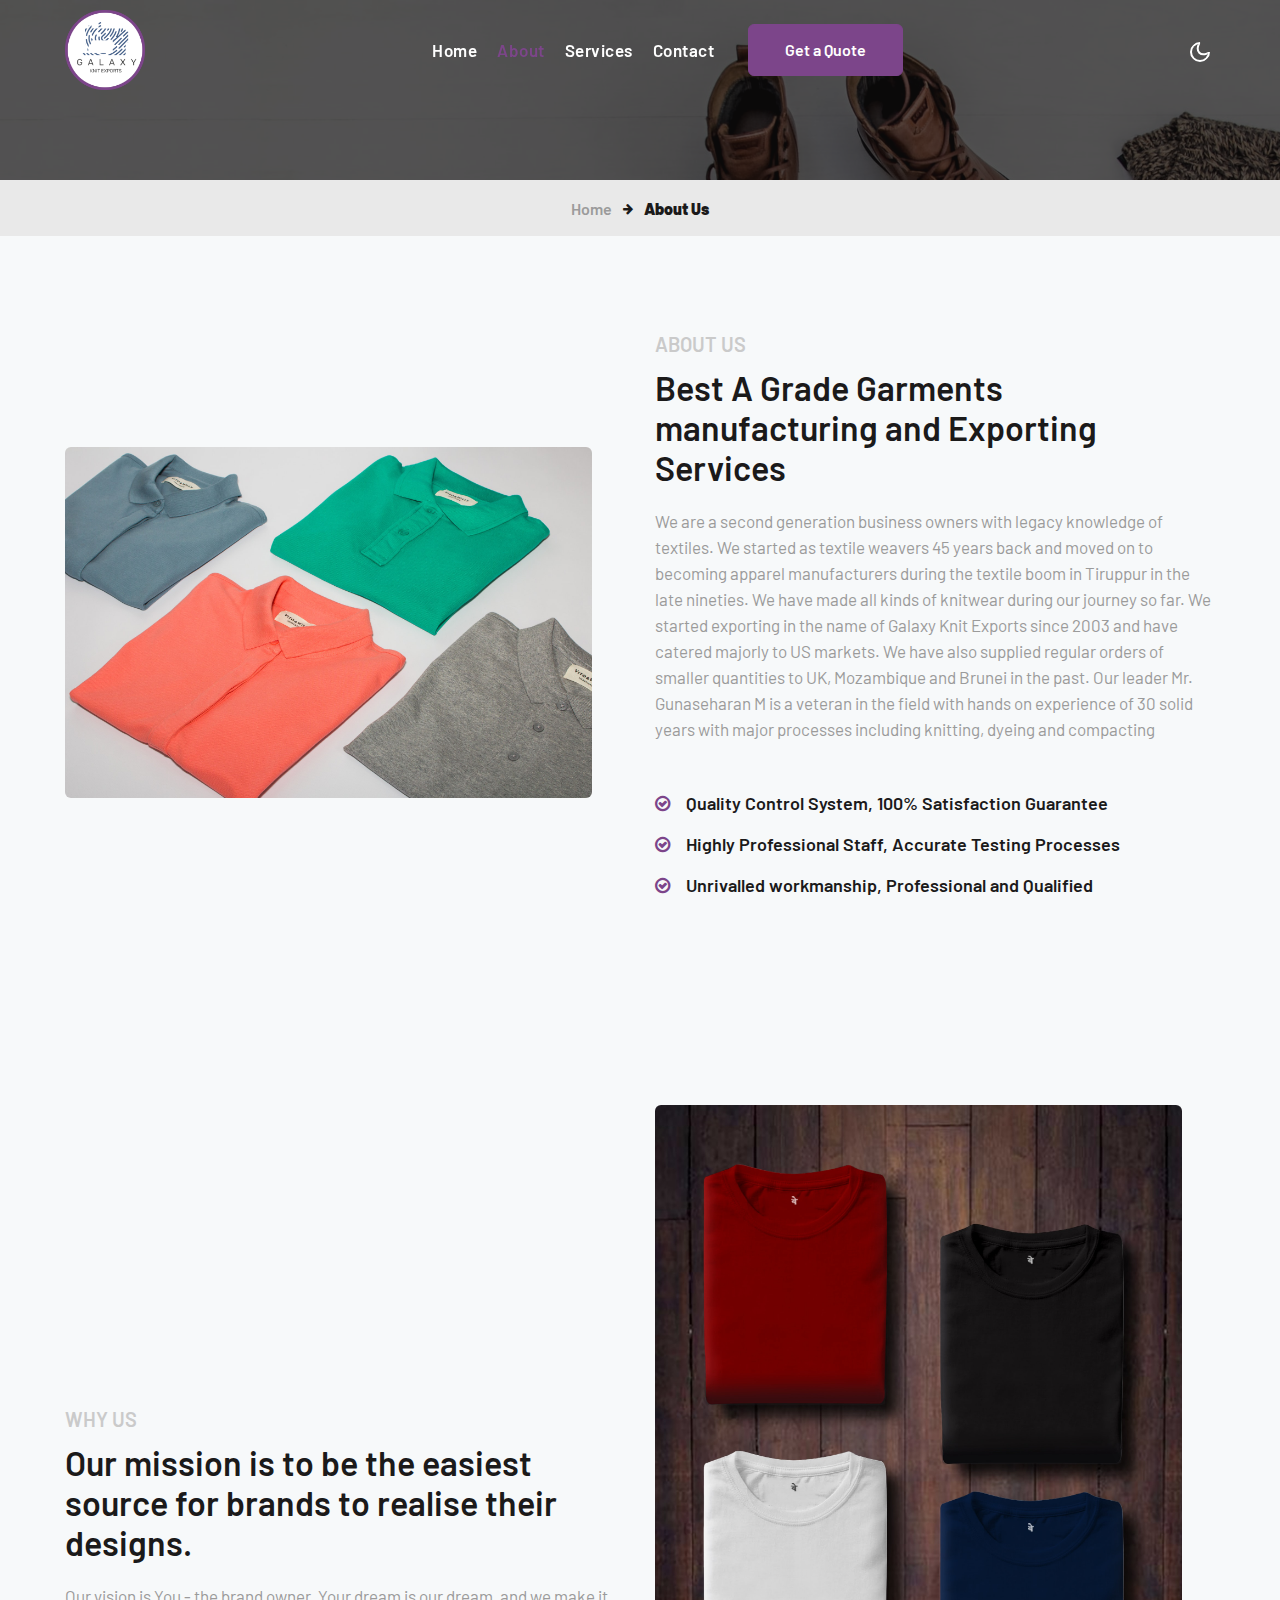
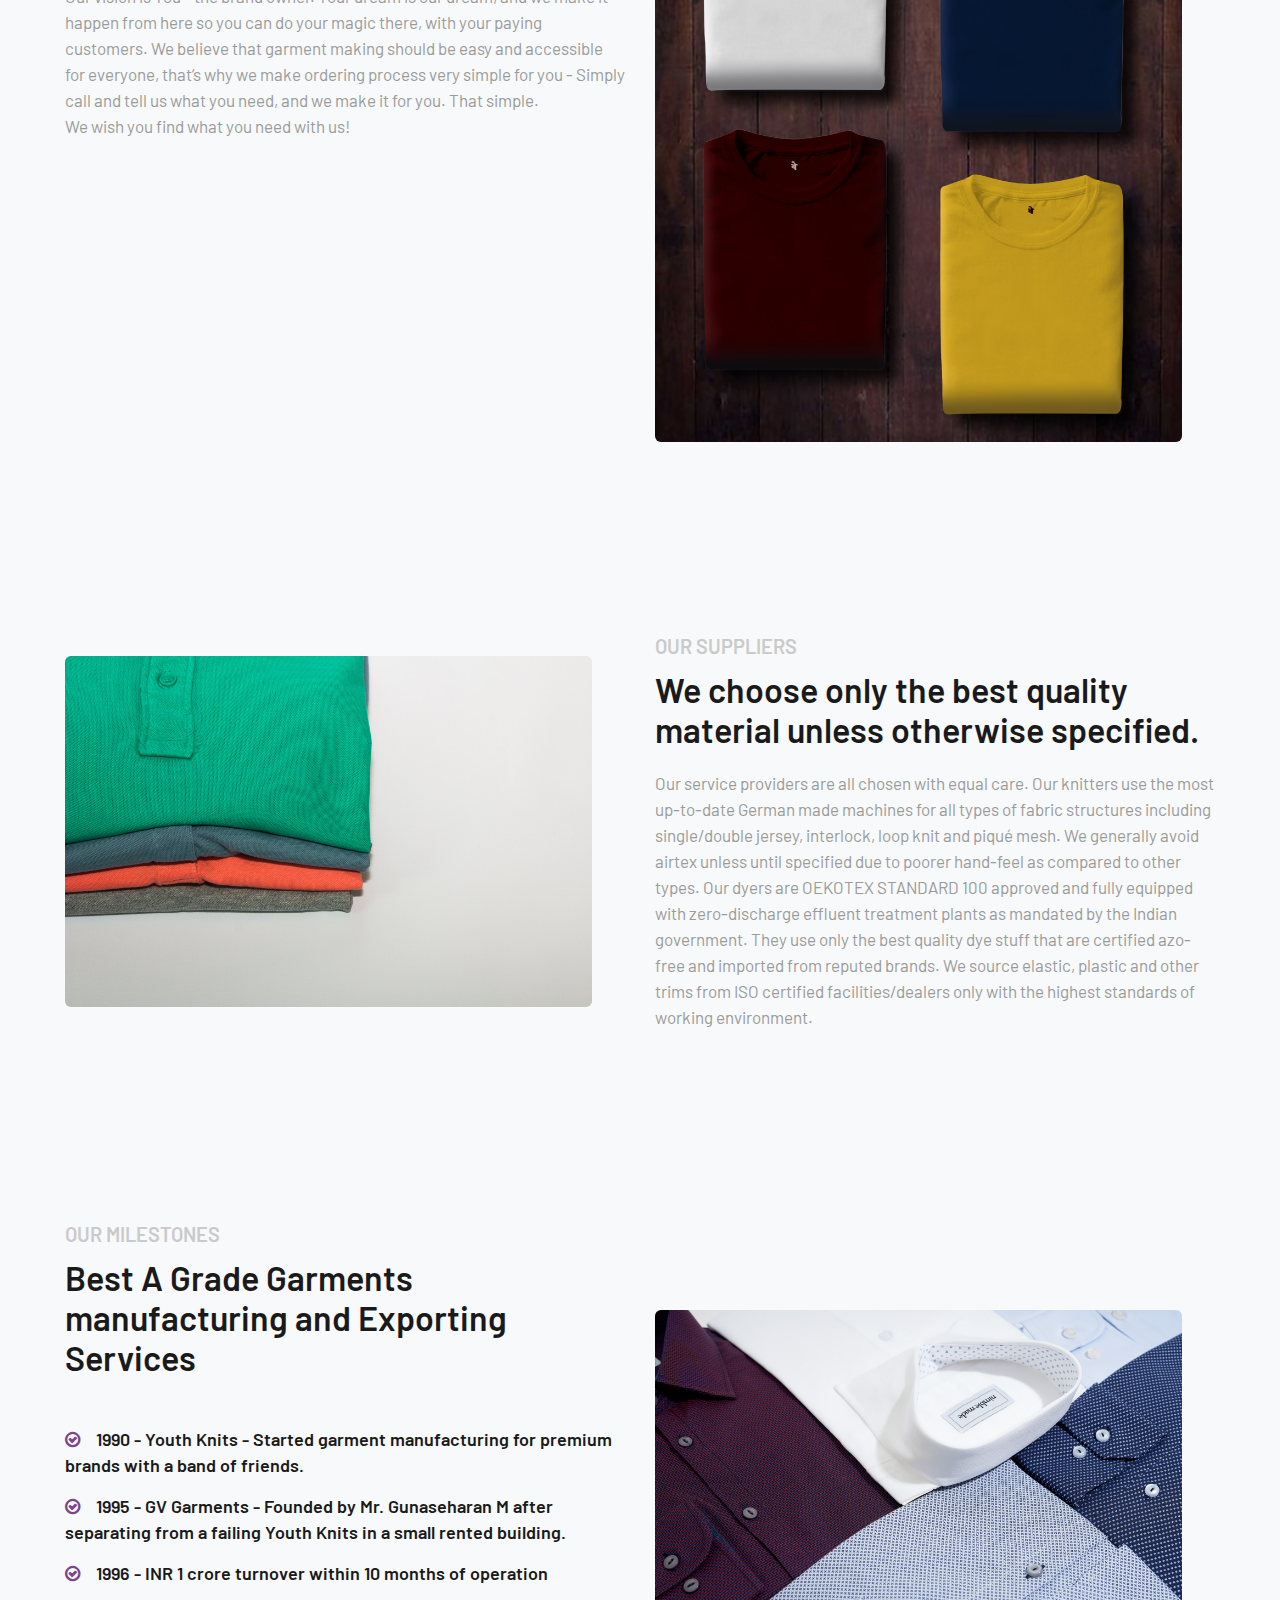
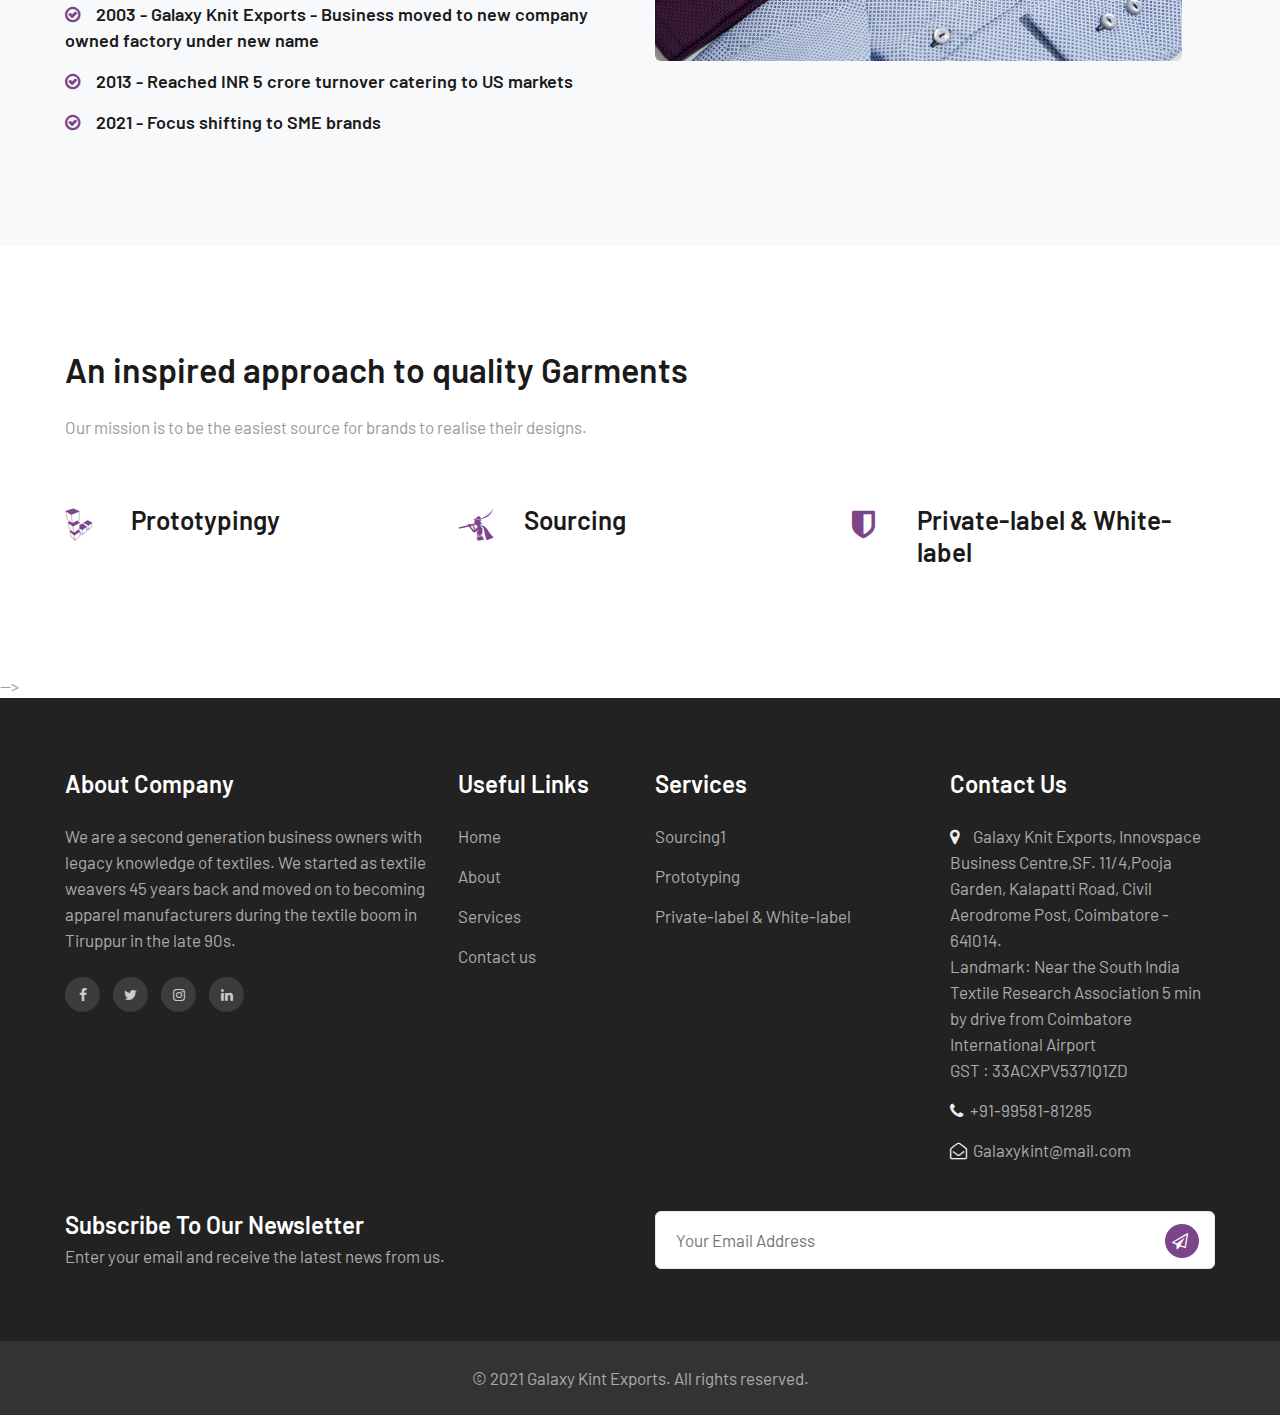
==== commit 2a0853a8: "new changes" ====
--- a/about.html
+++ b/about.html
@@ -51,7 +51,7 @@
               <a class="nav-link" href="contact.html">Contact</a>
             </li>
             <li class="top-quote ml-lg-4 mt-lg-0 mt-3">
-              <a href="contact.html" class="btn btn-style btn-primary">Get a Quote</a>
+              <a href="https://wa.me/916384441285?text=I%27m%20interested%20in%20some%20of%20your%20services" class="btn btn-style btn-primary">Get a Quote</a>
             </li>
           </ul>
         </div>
@@ -97,9 +97,14 @@
         <div class="cwp4-text col-lg-6">
           <h6 class="sub-titlehny">About Us</h6>
           <h3 class="hny-title">Best A Grade Garments manufacturing and Exporting Services</h3>
-          <p>Lorem ipsum dolor sit amet, consectetur adipisicingelit, sed do eiusmod tempor incididunt ut labore et
-            dolore magna aliqua. Ut enim ad
-            minim veniam, quis nostrud.
+          <p>We are a second generation business owners with legacy knowledge of textiles. We started as
+            textile weavers 45 years back and moved on to becoming apparel manufacturers during the
+            textile boom in Tiruppur in the late nineties. We have made all kinds of knitwear during our journey
+            so far. We started exporting in the name of Galaxy Knit Exports since 2003 and have catered
+            majorly to US markets. We have also supplied regular orders of smaller quantities to UK,
+            Mozambique and Brunei in the past. Our leader Mr. Gunaseharan M is a veteran in the field with
+            hands on experience of 30 solid years with major processes including knitting, dyeing and
+            compacting
           </p>
 
           <ul class="cont-4 mt-lg-5 mt-4">
@@ -122,21 +127,25 @@
         <div class="cwp4-two row align-items-center">
           <div class="cwp4-text col-lg-6">
             <h6 class="sub-titlehny">Why Us</h6>
-            <h3 class="hny-title">Best A Grade Garments manufacturing and Exporting Services</h3>
-            <p>Lorem ipsum dolor sit amet, consectetur adipisicingelit, sed do eiusmod tempor incididunt ut labore et
-              dolore magna aliqua. Ut enim ad
-              minim veniam, quis nostrud.
+            <h3 class="hny-title">Our mission is to be the easiest source for brands to realise their designs.</h3>
+            <p>Our vision is You - the brand owner. Your dream is our dream, and we make it happen from here
+              so you can do your magic there, with your paying customers.
+              We believe that garment making should be easy and accessible for everyone, that’s why we make
+              ordering process very simple for you - Simply call and tell us what you need, and we make it for
+              you. That simple.<br>
+              We wish you find what you need with us!
+
             </p>
   
-            <ul class="cont-4 mt-lg-5 mt-4">
+            <!-- <ul class="cont-4 mt-lg-5 mt-4">
               <li><span class="fa fa-check-circle-o"></span> Quality Control System, 100% Satisfaction Guarantee</li>
               <li><span class="fa fa-check-circle-o"></span> Highly Professional Staff, Accurate Testing Processes</li>
               <li><span class="fa fa-check-circle-o"></span> Unrivalled workmanship, Professional and Qualified</li>
   
-            </ul>
+            </ul> -->
           </div>
           <div class="cwp4-image col-lg-6 pr-lg-5 mb-lg-0 mb-5">
-            <img src="assets/images/2.jpg" class="img-fluid" alt="">
+            <img src="assets/images/1.jpg" class="img-fluid" alt="">
           </div>
          
   
@@ -149,22 +158,28 @@
       <div class="container py-md-5 py-3">
         <div class="cwp4-two row align-items-center">
           <div class="cwp4-image col-lg-6 pr-lg-5 mb-lg-0 mb-5">
-            <img src="assets/images/2.jpg" class="img-fluid" alt="">
+            <img src="assets/images/3.jpg" class="img-fluid" alt="">
           </div>
           <div class="cwp4-text col-lg-6">
             <h6 class="sub-titlehny">Our Suppliers </h6>
-            <h3 class="hny-title">Best A Grade Garments manufacturing and Exporting Services</h3>
-            <p>Lorem ipsum dolor sit amet, consectetur adipisicingelit, sed do eiusmod tempor incididunt ut labore et
-              dolore magna aliqua. Ut enim ad
-              minim veniam, quis nostrud.
+            <h3 class="hny-title">We choose only the best quality material unless otherwise specified. 
+             </h3>
+            <p>Our service providers are all chosen with equal care. Our knitters use the most up-to-date German made machines for all types of fabric structures
+              including single/double jersey, interlock, loop knit and piqué mesh. We generally avoid airtex
+              unless until specified due to poorer hand-feel as compared to other types.
+              Our dyers are OEKOTEX STANDARD 100 approved and fully equipped with zero-discharge
+              effluent treatment plants as mandated by the Indian government. They use only the best quality
+              dye stuff that are certified azo-free and imported from reputed brands.
+              We source elastic, plastic and other trims from ISO certified facilities/dealers only with the highest
+              standards of working environment.
             </p>
   
-            <ul class="cont-4 mt-lg-5 mt-4">
+            <!-- <ul class="cont-4 mt-lg-5 mt-4">
               <li><span class="fa fa-check-circle-o"></span> Quality Control System, 100% Satisfaction Guarantee</li>
               <li><span class="fa fa-check-circle-o"></span> Highly Professional Staff, Accurate Testing Processes</li>
               <li><span class="fa fa-check-circle-o"></span> Unrivalled workmanship, Professional and Qualified</li>
   
-            </ul>
+            </ul> -->
           </div>
   
         </div>
@@ -179,9 +194,7 @@
             <div class="cwp4-text col-lg-6">
               <h6 class="sub-titlehny">Our milestones</h6>
               <h3 class="hny-title">Best A Grade Garments manufacturing and Exporting Services</h3>
-              <p>Lorem ipsum dolor sit amet, consectetur adipisicingelit, sed do eiusmod tempor incididunt ut labore et
-                dolore magna aliqua. Ut enim ad
-                minim veniam, quis nostrud.
+              <p>
               </p>
     
               <ul class="cont-4 mt-lg-5 mt-4">
@@ -195,7 +208,7 @@
               </ul>
             </div>
             <div class="cwp4-image col-lg-6 pr-lg-5 mb-lg-0 mb-5">
-              <img src="assets/images/2.jpg" class="img-fluid" alt="">
+              <img src="assets/images/4.jpg" class="img-fluid" alt="">
             </div>
            
     
@@ -208,11 +221,9 @@
   <section class="w3l-ab-features py-5">
     <div class="container py-md-5 py-3">
       <div class="header-top ml-auto pr-lg-5">
-        <h6 class="sub-titlehny mb-2">Features</h6>
-        <h3 class="hny-title mb-4">Heading for Feature</h3>
-        <p class="pr-lg-5">Lorem ipsum viverra feugiat. Pellen tesque libero ut justo,
-          ultrices in ligula. Semper at tempufddfel. Lorem ipsum dolor sit amet consectetur adipisicing
-          elit. Non quae, fugiat consequatur voluptatem nihil ad. Lorem ipsum dolor sit amet.</p>
+        <h6 class="sub-titlehny mb-2"></h6>
+        <h3 class="hny-title mb-4">An inspired approach to quality Garments</h3>
+        <p class="pr-lg-5">Our mission is to be the easiest source for brands to realise their designs.</p>
       </div>
       <div class="row features-w3pvt-main mt-5 pt-md-3" id="features">
         <div class="col-lg-4 col-md-6 feature-gird">
@@ -223,9 +234,8 @@
               </div>
             </div>
             <div class="col-md-10 col-10 featured_grid_right_info">
-              <h4><a class="link-hny" href="#url">Powerfull Product
-                Strategy </a></h4>
-              <p>Lorem ipsum dolor sit amet elit consec tetur adipisi elit., rem!</p>
+              <h4><a class="link-hny" href="#url">Prototypingy </a></h4>
+              <p></p>
             </div>
           </div>
         </div>
@@ -237,8 +247,8 @@
               </div>
             </div>
             <div class="col-md-10 col-10 featured_grid_right_info">
-              <h4><a class="link-hny" href="#url">Expertise, discipline & precision </a></h4>
-              <p>Lorem ipsum dolor sit amet elit consec tetur adipisi elit., rem!</p>
+              <h4><a class="link-hny" href="#url">Sourcing</a></h4>
+              <p></p>
             </div>
           </div>
         </div>
@@ -250,9 +260,8 @@
               </div>
             </div>
             <div class="col-md-10 col-10 featured_grid_right_info">
-              <h4><a class="link-hny" href="#url">100% Satisfaction
-                Guarantee</a></h4>
-              <p>Lorem ipsum dolor sit amet elit consec tetur adipisi elit., rem!</p>
+              <h4><a class="link-hny" href="#url">Private-label & White-label</a></h4>
+              <p></p>
             </div>
           </div>
         </div>
@@ -461,9 +470,9 @@
           <div class="row footer-top-29">
             <div class="footer-list-29 col-lg-4">
               <h6 class="footer-title-29">About Company</h6>
-              <p>Lorem ipsum, dolor sit amet consectetur adipisicing elit. Quaerat, repellat. Accusantium quos ea
-                doloribus?
-                A sed beatae sapiente commodi nam ipsum dolor set. </p>
+              <p>We are a second generation business owners with legacy knowledge of textiles. We started as
+                textile weavers 45 years back and moved on to becoming apparel manufacturers during the
+                textile boom in Tiruppur in the late 90s. </p>
               <div class="main-social-footer-29 mt-4">
                 <a href="#facebook" class="facebook"><span class="fa fa-facebook"></span></a>
                 <a href="#twitter" class="twitter"><span class="fa fa-twitter"></span></a>
@@ -471,40 +480,40 @@
                 <a href="#linkedin" class="linkedin"><span class="fa fa-linkedin"></span></a>
               </div>
             </div>
-
+  
             <div class="col-lg-2 col-md-6 col-sm-4 footer-list-29 footer-2 mt-lg-0 mt-5">
-
+  
               <ul>
                 <h6 class="footer-title-29">Useful Links</h6>
                 <li><a href="index.html">Home</a></li>
                 <li><a href="about.html">About</a></li>
                 <li><a href="services.html">Services</a></li>
-                <li><a href="#"> Blog posts</a></li>
                 <li><a href="contact.html">Contact us</a></li>
               </ul>
             </div>
             <div class="col-lg-3 col-md-6 footer-list-29 footer-3 mt-lg-0 mt-5">
-
+  
               <ul>
                 <h6 class="footer-title-29">Services</h6>
-                <li><a href="#team">Construction Manage</a></li>
-                <li><a href="#insta">Architecture & Building</a></li>
-                <li><a href="#tiling">Tiling & Painiting</a></li>
-                <li><a href="#careers">Build Contracts</a></li>
-                <li><a href="#help">Help & Support</a></li>
+                <li><a href="#team">Sourcing1</a></li>
+                <li><a href="#insta">Prototyping</a></li>
+                <li><a href="#tiling">Private-label & White-label</a></li>
               </ul>
-
+  
             </div>
             <div class="col-lg-3 col-md-6 col-sm-8 footer-list-29 footer-1 mt-lg-0 mt-5">
               <h6 class="footer-title-29">Contact Us</h6>
               <ul>
                 <li>
-                  <p><span class="fa fa-map-marker"></span> galaxykint, #49436 block, #888 Honey rd
-                    Newyork</p>
+                  <p><span class="fa fa-map-marker"></span> Galaxy Knit Exports, Innovspace Business Centre,SF. 11/4,Pooja Garden, Kalapatti Road, Civil Aerodrome Post, Coimbatore - 641014.
+                    <br>Landmark: Near the South India Textile Research Association 
+                    5 min by drive from Coimbatore International Airport 
+                    <br>GST : 33ACXPV5371Q1ZD
+                  </p>
                 </li>
-                <li><a href="tel:+7-800-999-800"><span class="fa fa-phone"></span> +(21)-255-999-8888</a></li>
-                <li><a href="mailto:galaxykint@mail.com" class="mail"><span class="fa fa-envelope-open-o"></span>
-                    galaxykint@mail.com</a></li>
+                <li><a href="tel:+7-800-999-800"><span class="fa fa-phone"></span>+91-99581-81285</a></li>
+                <li><a href="mailto:Galaxykint@mail.com" class="mail"><span class="fa fa-envelope-open-o"></span>
+                    Galaxykint@mail.com</a></li>
               </ul>
             </div>
             <div class="col-lg-12 footer-list-29 footer-4 mt-5">
